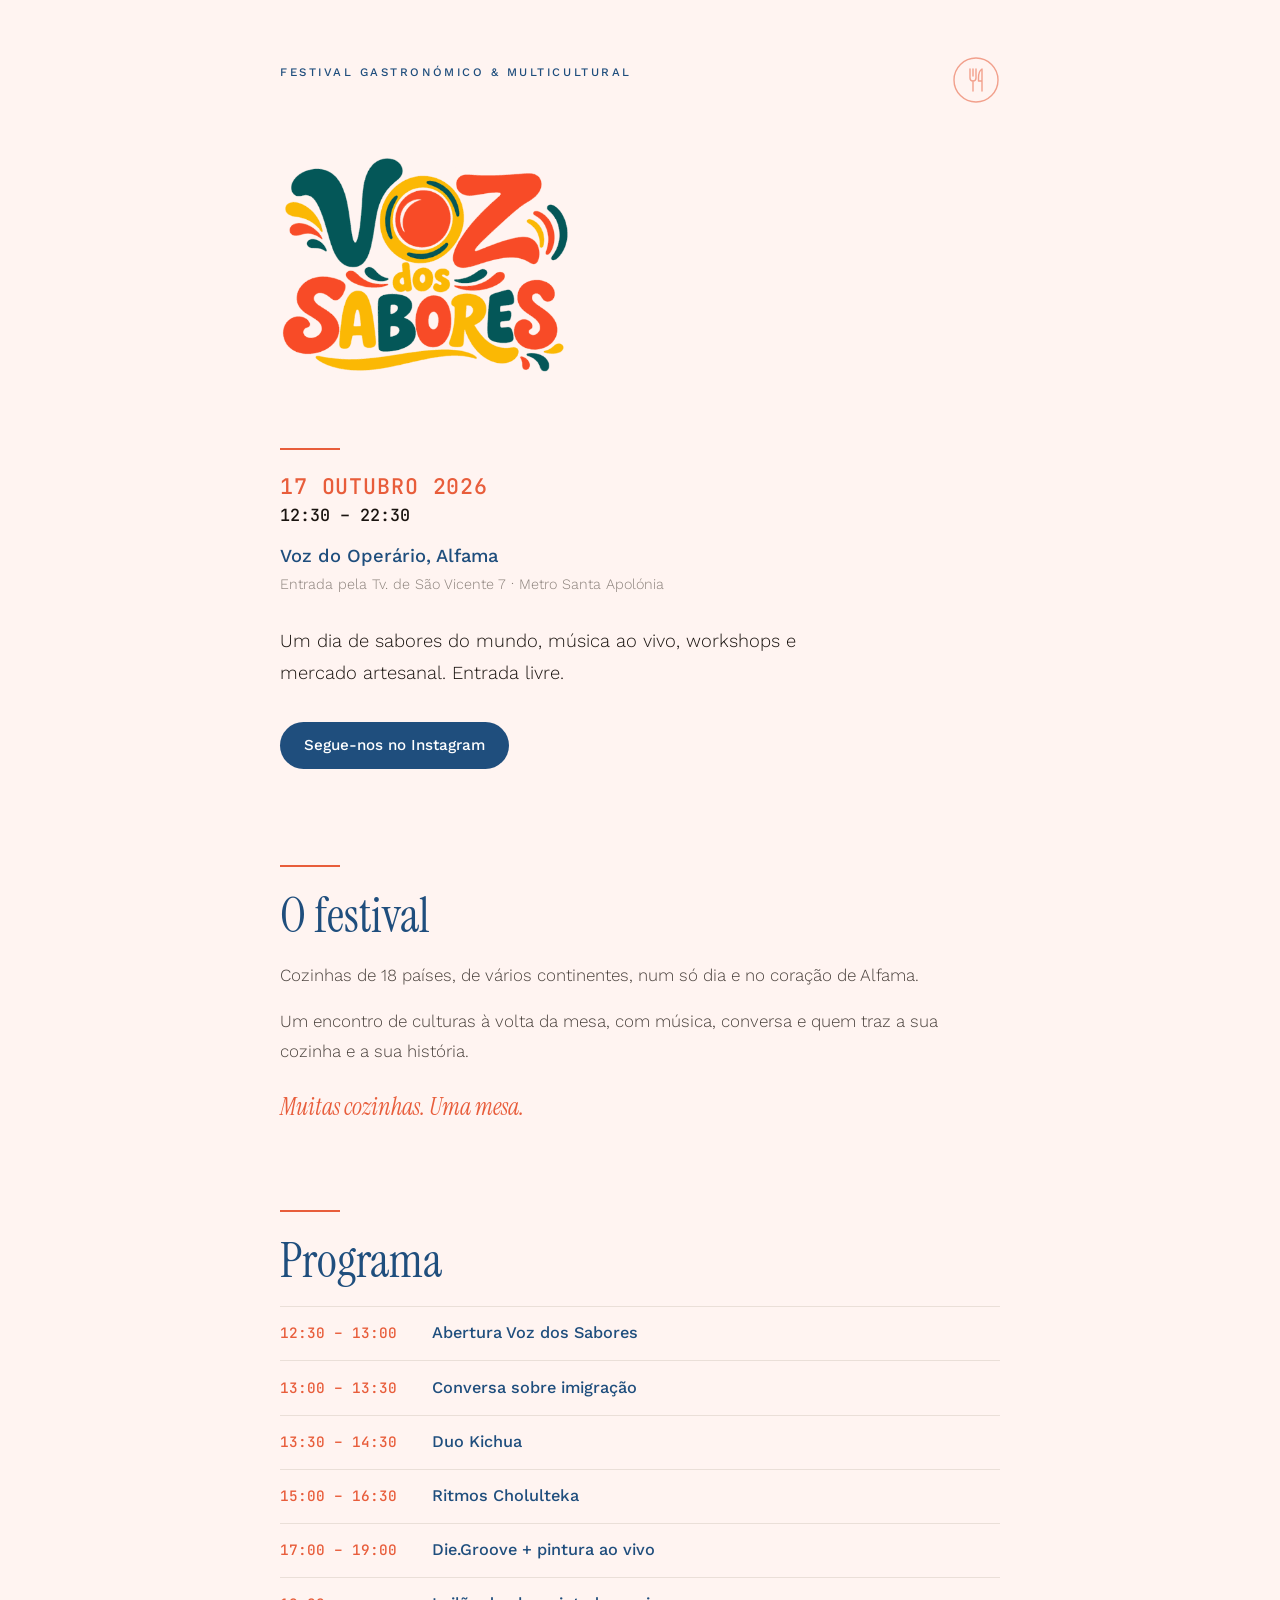
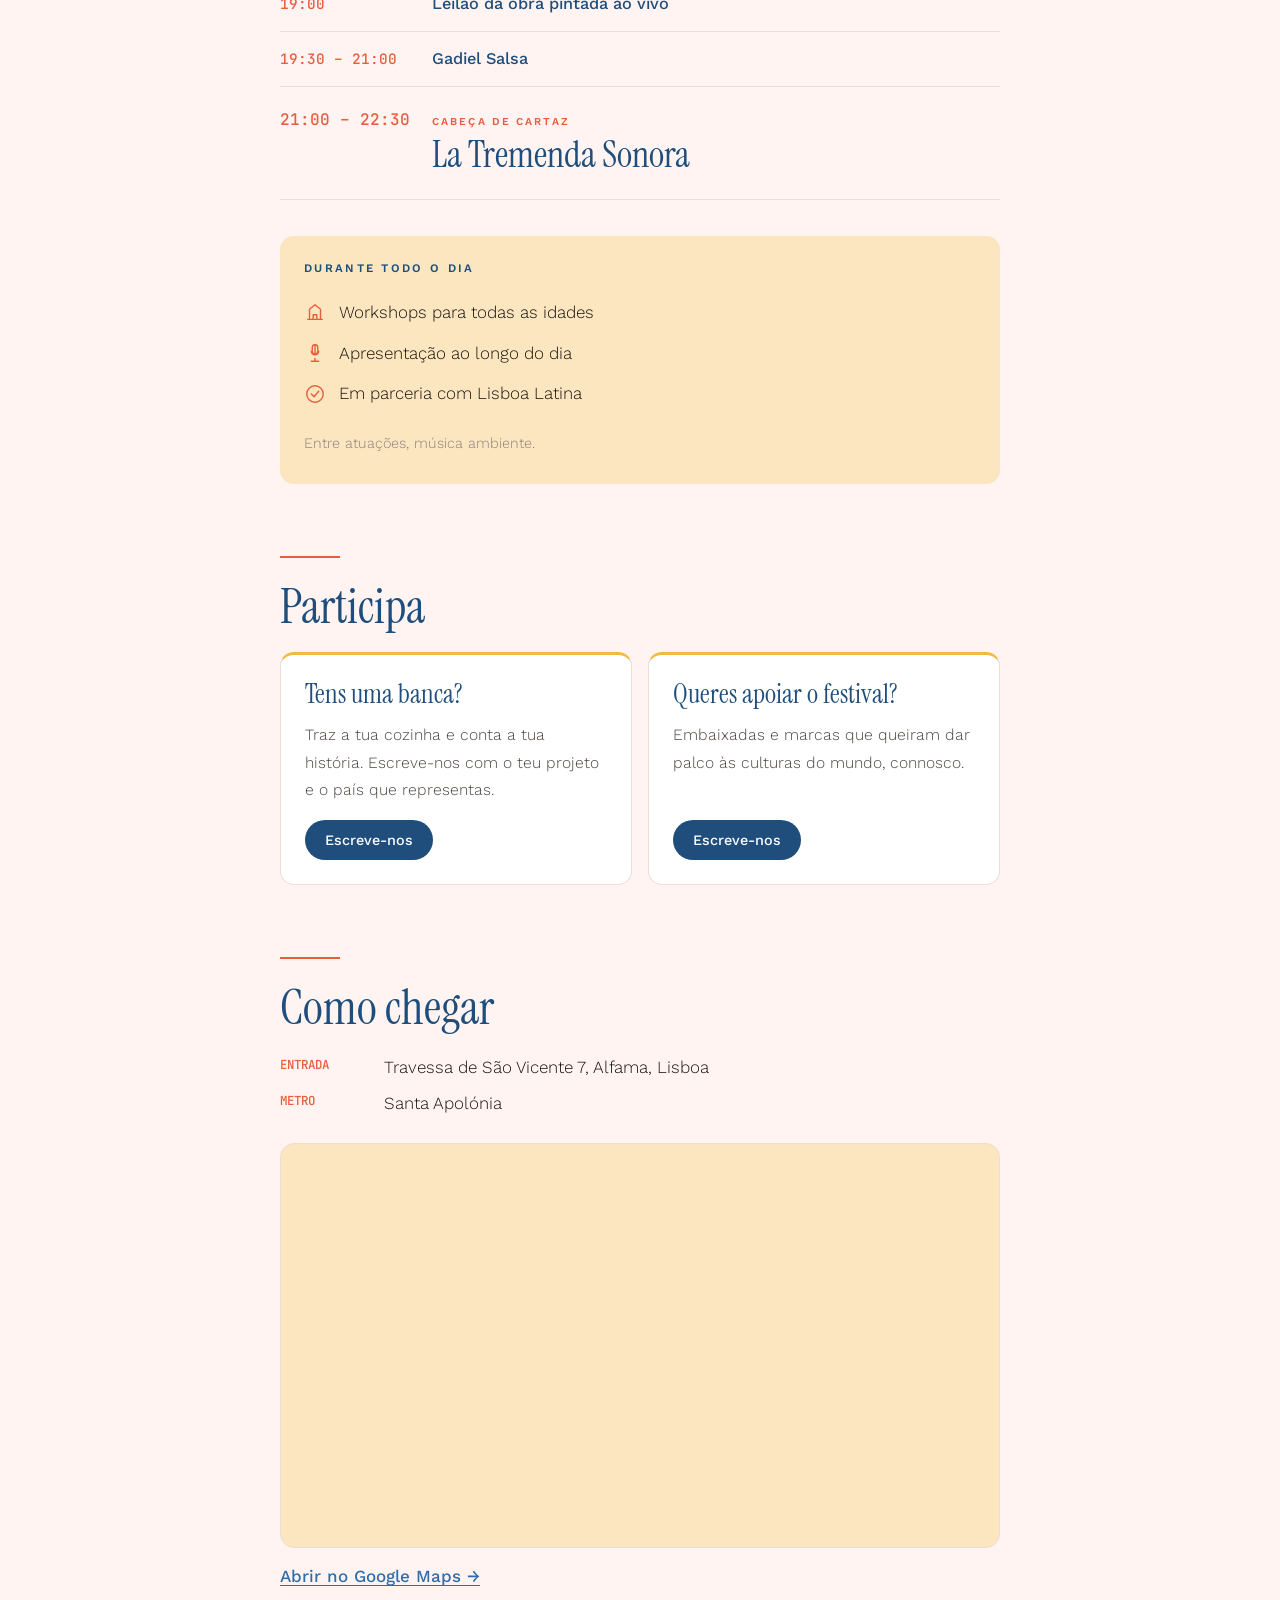
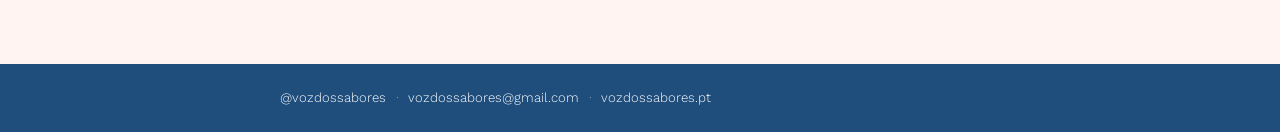
==== index.html @ e2ac7123 "Initial commit" ====
<!doctype html>
<html lang="pt-PT">
<head>
  <meta charset="utf-8">
  <meta name="viewport" content="width=device-width, initial-scale=1">
  <title>Voz dos Sabores · 17 outubro 2026 · Alfama, Lisboa</title>
  <meta name="description" content="Festival gastronómico e multicultural em Alfama. Cozinhas de 18 países, música ao vivo, workshops e mercado artesanal. 17 de outubro de 2026, Voz do Operário. Entrada livre.">
  <meta property="og:title" content="Voz dos Sabores · 17 outubro 2026">
  <meta property="og:description" content="Um dia de sabores do mundo, música ao vivo, workshops e mercado artesanal em Alfama. Entrada livre.">
  <meta property="og:image" content="img/logo.png">
  <meta property="og:locale" content="pt_PT">
  <link rel="icon" href="img/favicon.png">
  <link rel="preconnect" href="https://fonts.googleapis.com">
  <link rel="preconnect" href="https://fonts.gstatic.com" crossorigin>
  <link href="https://fonts.googleapis.com/css2?family=Instrument+Serif&family=JetBrains+Mono:wght@500&family=Work+Sans:wght@300;400;500;600&display=swap" rel="stylesheet">
  <link rel="stylesheet" href="style.css">
</head>
<body>

<!-- =========================================================
     Todo o texto está aqui, em HTML simples.
     Para mudar uma hora ou um nome, basta editar o texto entre as etiquetas.
     ========================================================= -->

<main>

  <!-- 1. HERO -->
  <header class="hero wrap">
    <!-- Ícone garfo & faca (canto superior direito) -->
    <svg class="icon-cutlery" viewBox="0 0 48 48" aria-hidden="true">
      <circle cx="24" cy="24" r="22"/>
      <path d="M18 13v9a3 3 0 0 0 3 3v10M18 13v7M21 13v7M24 13v9a3 3 0 0 1-3 3"/>
      <path d="M30 35V13c-2.5 1.5-3.5 5-3.5 9v3H30"/>
    </svg>

    <p class="label">Festival gastronómico &amp; multicultural</p>

    <img class="logo" src="img/logo.png" width="462" height="480"
         alt="Voz dos Sabores">
    <h1 class="sr-only">Voz dos Sabores</h1>
    <hr class="rule">

    <p class="date">17 outubro 2026</p>
    <p class="time">12:30 – 22:30</p>
    <p class="place">Voz do Operário, Alfama</p>
    <p class="small">Entrada pela Tv. de São Vicente 7 · Metro Santa Apolónia</p>

    <p class="lead">Um dia de sabores do mundo, música ao vivo, workshops e mercado artesanal. Entrada livre.</p>

    <a class="btn" href="https://instagram.com/vozdossabores" target="_blank" rel="noopener">Segue-nos no Instagram</a>
  </header>

  <!-- 2. O FESTIVAL -->
  <section class="wrap" id="festival">
    <hr class="rule">
    <h2>O festival</h2>
    <p>Cozinhas de 18 países, de vários continentes, num só dia e no coração de Alfama.</p>
    <p>Um encontro de culturas à volta da mesa, com música, conversa e quem traz a sua cozinha e a sua história.</p>
    <p class="motto">Muitas cozinhas. Uma mesa.</p>
  </section>

  <!-- 3. PROGRAMA
       Cada linha: <li><span class="t">HORA</span><span class="a">ATUAÇÃO</span></li>
       Para acrescentar uma linha, copie uma <li> e altere o texto. -->
  <section class="wrap" id="programa">
    <hr class="rule">
    <h2>Programa</h2>

    <ol class="timeline">
      <li><span class="t">12:30 – 13:00</span><span class="a">Abertura Voz dos Sabores</span></li>
      <li><span class="t">13:00 – 13:30</span><span class="a">Conversa sobre imigração</span></li>
      <li><span class="t">13:30 – 14:30</span><span class="a">Duo Kichua</span></li>
      <li><span class="t">15:00 – 16:30</span><span class="a">Ritmos Cholulteka</span></li>
      <li><span class="t">17:00 – 19:00</span><span class="a">Die.Groove + pintura ao vivo</span></li>
      <li><span class="t">19:00</span><span class="a">Leilão da obra pintada ao vivo</span></li>
      <li><span class="t">19:30 – 21:00</span><span class="a">Gadiel Salsa</span></li>
      <li class="headliner"><span class="t">21:00 – 22:30</span><span class="a"><small>Cabeça de cartaz</small>La Tremenda Sonora</span></li>
    </ol>

    <div class="allday">
      <h3>Durante todo o dia</h3>
      <ul>
        <li>
          <svg viewBox="0 0 24 24" aria-hidden="true"><path d="M4 20h16M6 20V9l6-5 6 5v11M10 20v-5h4v5"/></svg>
          Workshops para todas as idades
        </li>
        <li>
          <svg viewBox="0 0 24 24" aria-hidden="true"><path d="M12 3v11M8 10a4 4 0 0 0 8 0M12 18v3M8 21h8"/><rect x="9" y="3" width="6" height="10" rx="3"/></svg>
          Apresentação ao longo do dia
        </li>
        <li>
          <svg viewBox="0 0 24 24" aria-hidden="true"><path d="M8 12l3 3 5-6"/><circle cx="12" cy="12" r="9"/></svg>
          Em parceria com Lisboa Latina
        </li>
      </ul>
      <p class="note">Entre atuações, música ambiente.</p>
    </div>
  </section>

  <!-- 4. PARTICIPA -->
  <section class="wrap" id="participa">
    <hr class="rule">
    <h2>Participa</h2>
    <div class="cards">
      <article class="card">
        <h3>Tens uma banca?</h3>
        <p>Traz a tua cozinha e conta a tua história. Escreve-nos com o teu projeto e o país que representas.</p>
        <a class="btn btn-sm" href="mailto:vozdossabores@gmail.com?subject=Banca">Escreve-nos</a>
      </article>
      <article class="card">
        <h3>Queres apoiar o festival?</h3>
        <p>Embaixadas e marcas que queiram dar palco às culturas do mundo, connosco.</p>
        <a class="btn btn-sm" href="mailto:vozdossabores@gmail.com?subject=Parceria">Escreve-nos</a>
      </article>
    </div>
  </section>

  <!-- 5. COMO CHEGAR -->
  <section class="wrap" id="como-chegar">
    <hr class="rule">
    <h2>Como chegar</h2>
    <dl class="facts">
      <dt>Entrada</dt><dd>Travessa de São Vicente 7, Alfama, Lisboa</dd>
      <dt>Metro</dt><dd>Santa Apolónia</dd>
    </dl>
    <div class="map">
      <iframe title="Mapa: Travessa de São Vicente 7, Lisboa"
        src="https://www.google.com/maps?q=Travessa+de+S%C3%A3o+Vicente+7,+Lisboa&amp;output=embed"
        loading="lazy" referrerpolicy="no-referrer-when-downgrade"></iframe>
    </div>
    <a class="link" href="https://www.google.com/maps/search/?api=1&amp;query=Travessa+de+S%C3%A3o+Vicente+7,+Lisboa" target="_blank" rel="noopener">Abrir no Google Maps →</a>
  </section>

</main>

<!-- 6. FOOTER -->
<footer class="footer">
  <div class="wrap">
    <a href="https://instagram.com/vozdossabores" target="_blank" rel="noopener">@vozdossabores</a>
    <span aria-hidden="true">·</span>
    <a href="mailto:vozdossabores@gmail.com">vozdossabores@gmail.com</a>
    <span aria-hidden="true">·</span>
    <span>vozdossabores.pt</span>
  </div>
</footer>

</body>
</html>
---- style.css ----
/* =========================================================
   Voz dos Sabores · folha de estilo
   Cores e tipos do Brand Book V3. Mudar aqui muda o site todo.
   ========================================================= */
:root {
  --creme:        #FFF4F1;  /* fundo principal */
  --creme-quente: #FBE6C0;  /* fundo secundário (cartões) */
  --cobalto:      #1F4E7D;  /* títulos, rodapé */
  --azul:         #2F6DAA;  /* links */
  --terracota:    #E85D3B;  /* data, horas, linhas curtas */
  --acafrao:      #F5B942;  /* pequenos acentos, com moderação */
  --carvao:       #1A1410;  /* texto */
  --texto:        #4A423D;  /* texto corrido, cinzento escuro */
  --suave:        #8A807A;  /* notas */
  --linha:        #EADFD8;  /* divisórias finas */

  /* Tipos do Brand Book. Alternativa do flyer: 'Bebas Neue' (títulos em maiúsculas). */
  --f-titulo: 'Instrument Serif', Georgia, serif;
  --f-texto:  'Work Sans', system-ui, -apple-system, 'Segoe UI', sans-serif;
  --f-dados:  'JetBrains Mono', ui-monospace, Menlo, monospace;
}

*, *::before, *::after { box-sizing: border-box; }
html { -webkit-text-size-adjust: 100%; scroll-behavior: smooth; }
body {
  margin: 0;
  background: var(--creme);
  color: var(--texto);
  font: 300 1.0625rem/1.75 var(--f-texto);
}
img { max-width: 100%; height: auto; display: block; }
a { color: var(--azul); text-underline-offset: 3px; }
h1, h2, h3 { color: var(--cobalto); font-weight: 400; margin: 0; }
p { margin: 0 0 1rem; }

.wrap { width: 100%; max-width: 760px; margin: 0 auto; padding: 0 20px; }
.sr-only { position: absolute; width: 1px; height: 1px; overflow: hidden; clip: rect(0 0 0 0); white-space: nowrap; }

/* Linha curta laranja */
.rule {
  width: 60px; height: 0; margin: 0 0 1.5rem;
  border: 0; border-top: 2px solid var(--terracota);
}

section.wrap { padding-top: 3.5rem; padding-bottom: 1rem; }
section h2 {
  font-family: var(--f-titulo);
  font-size: clamp(2.2rem, 7vw, 3rem);
  line-height: 1.05;
  margin-bottom: 1.25rem;
}

/* ---------- 1. HERO ---------- */
.hero.wrap { position: relative; padding-top: 2.5rem; padding-bottom: 2.5rem; }
.icon-cutlery {
  position: absolute; top: 2rem; right: 20px;
  width: 40px; height: 40px;
  fill: none; stroke: var(--terracota); stroke-width: 1.4;
  stroke-linecap: round; stroke-linejoin: round; opacity: .55;
}
.label {
  font: 500 .72rem/1.4 var(--f-texto);
  letter-spacing: .22em; text-transform: uppercase;
  color: var(--cobalto);
  margin: 0 56px 1.75rem 0;
}
.logo { width: min(300px, 72vw); margin: 0 0 1.75rem -6px; }
.date {
  font: 500 1.35rem/1.2 var(--f-dados);
  color: var(--terracota); text-transform: uppercase;
  letter-spacing: .04em; margin-bottom: .35rem;
}
.time { font: 500 1.05rem/1.3 var(--f-dados); color: var(--carvao); margin-bottom: 1rem; }
.place { font: 500 1.15rem/1.4 var(--f-texto); color: var(--cobalto); margin-bottom: .2rem; }
.small { font-size: .9rem; color: var(--suave); margin-bottom: 1.75rem; }
.lead { font-size: 1.15rem; color: var(--carvao); max-width: 34rem; margin-bottom: 2rem; }

.btn {
  display: inline-block;
  background: var(--cobalto); color: #fff;
  font: 500 .95rem/1 var(--f-texto);
  padding: 1rem 1.5rem; border-radius: 999px;
  text-decoration: none;
  transition: background .2s;
}
.btn:hover, .btn:focus-visible { background: var(--terracota); }
.btn-sm { padding: .8rem 1.25rem; font-size: .9rem; }

/* ---------- 2. O FESTIVAL ---------- */
.motto {
  font: italic 1.5rem/1.3 var(--f-titulo);
  color: var(--terracota); margin-top: 1.5rem;
}

/* ---------- 3. PROGRAMA ---------- */
.timeline { list-style: none; margin: 0; padding: 0; border-top: 1px solid var(--linha); }
.timeline li {
  display: grid; grid-template-columns: 8.5rem 1fr; gap: 1rem;
  align-items: baseline;
  padding: .95rem 0; border-bottom: 1px solid var(--linha);
}
.timeline .t { font: 500 .9rem/1.4 var(--f-dados); color: var(--terracota); white-space: nowrap; }
.timeline .a { font: 500 1.02rem/1.4 var(--f-texto); color: var(--cobalto); }

.timeline .headliner { padding: 1.4rem 0 1.5rem; }
.timeline .headliner .t { font-size: 1rem; }
.timeline .headliner .a {
  font: 400 clamp(1.8rem, 6vw, 2.3rem)/1.05 var(--f-titulo);
}
.timeline .headliner small {
  display: block;
  font: 600 .66rem/1 var(--f-texto);
  letter-spacing: .2em; text-transform: uppercase;
  color: var(--terracota); margin-bottom: .55rem;
}

@media (max-width: 480px) {
  .timeline li { grid-template-columns: 1fr; gap: .15rem; }
}

.allday {
  margin-top: 2.25rem; padding: 1.5rem 1.5rem .75rem;
  background: var(--creme-quente); border-radius: 14px;
}
.allday h3 {
  font: 600 .72rem/1.4 var(--f-texto);
  letter-spacing: .2em; text-transform: uppercase;
  margin-bottom: 1rem;
}
.allday ul { list-style: none; margin: 0 0 1rem; padding: 0; }
.allday li { display: flex; align-items: center; gap: .8rem; padding: .35rem 0; color: var(--carvao); }
.allday svg {
  flex: none; width: 22px; height: 22px;
  fill: none; stroke: var(--terracota); stroke-width: 1.5;
  stroke-linecap: round; stroke-linejoin: round;
}
.note { font-size: .9rem; color: var(--suave); }

/* ---------- 4. PARTICIPA ---------- */
.cards { display: grid; gap: 1rem; }
@media (min-width: 640px) { .cards { grid-template-columns: 1fr 1fr; } }
.card {
  display: flex; flex-direction: column; align-items: flex-start;
  background: #fff; border: 1px solid var(--linha);
  border-top: 3px solid var(--acafrao);
  border-radius: 14px; padding: 1.5rem;
}
.card h3 { font: 400 1.7rem/1.1 var(--f-titulo); margin-bottom: .75rem; }
.card p { flex: 1; font-size: .98rem; }

/* ---------- 5. COMO CHEGAR ---------- */
.facts { display: grid; grid-template-columns: 5.5rem 1fr; gap: .4rem 1rem; margin: 0 0 1.5rem; }
.facts dt { font: 500 .78rem/1.9 var(--f-dados); color: var(--terracota); text-transform: uppercase; }
.facts dd { margin: 0; color: var(--carvao); }
.map {
  aspect-ratio: 4 / 3; border-radius: 14px; overflow: hidden;
  border: 1px solid var(--linha); background: var(--creme-quente);
}
@media (min-width: 640px) { .map { aspect-ratio: 16 / 9; } }
.map iframe { width: 100%; height: 100%; border: 0; display: block; }
.link { display: inline-block; margin: .9rem 0 3.5rem; font-weight: 500; }

/* ---------- 6. RODAPÉ ---------- */
.footer {
  background: var(--cobalto); color: #fff;
  font-size: .82rem; padding: 1.4rem 0;
}
.footer .wrap { display: flex; flex-wrap: wrap; gap: .3rem .6rem; }
.footer a { color: #fff; text-decoration: none; }
.footer a:hover { text-decoration: underline; }
.footer span[aria-hidden] { opacity: .5; }

@media (min-width: 900px) {
  .hero.wrap { padding-top: 4rem; }
  .icon-cutlery { top: 3.5rem; width: 48px; height: 48px; }
}
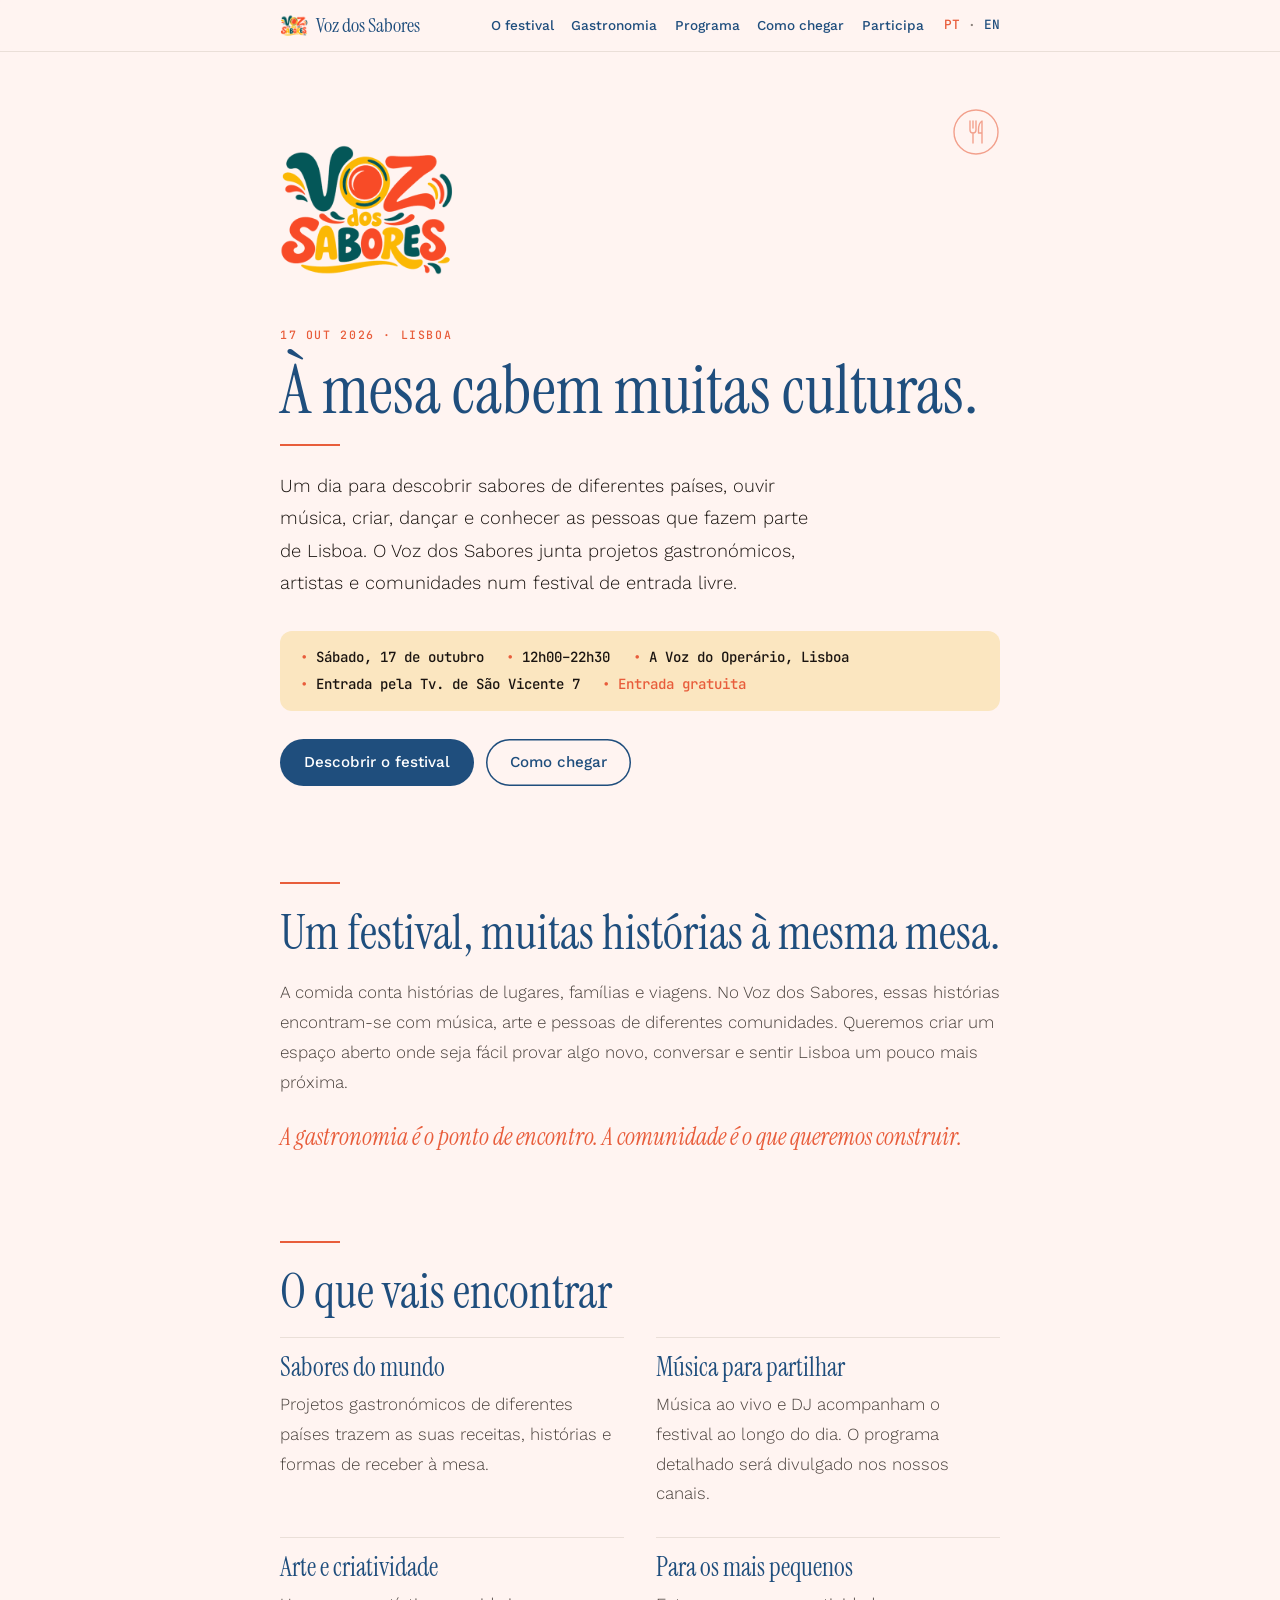
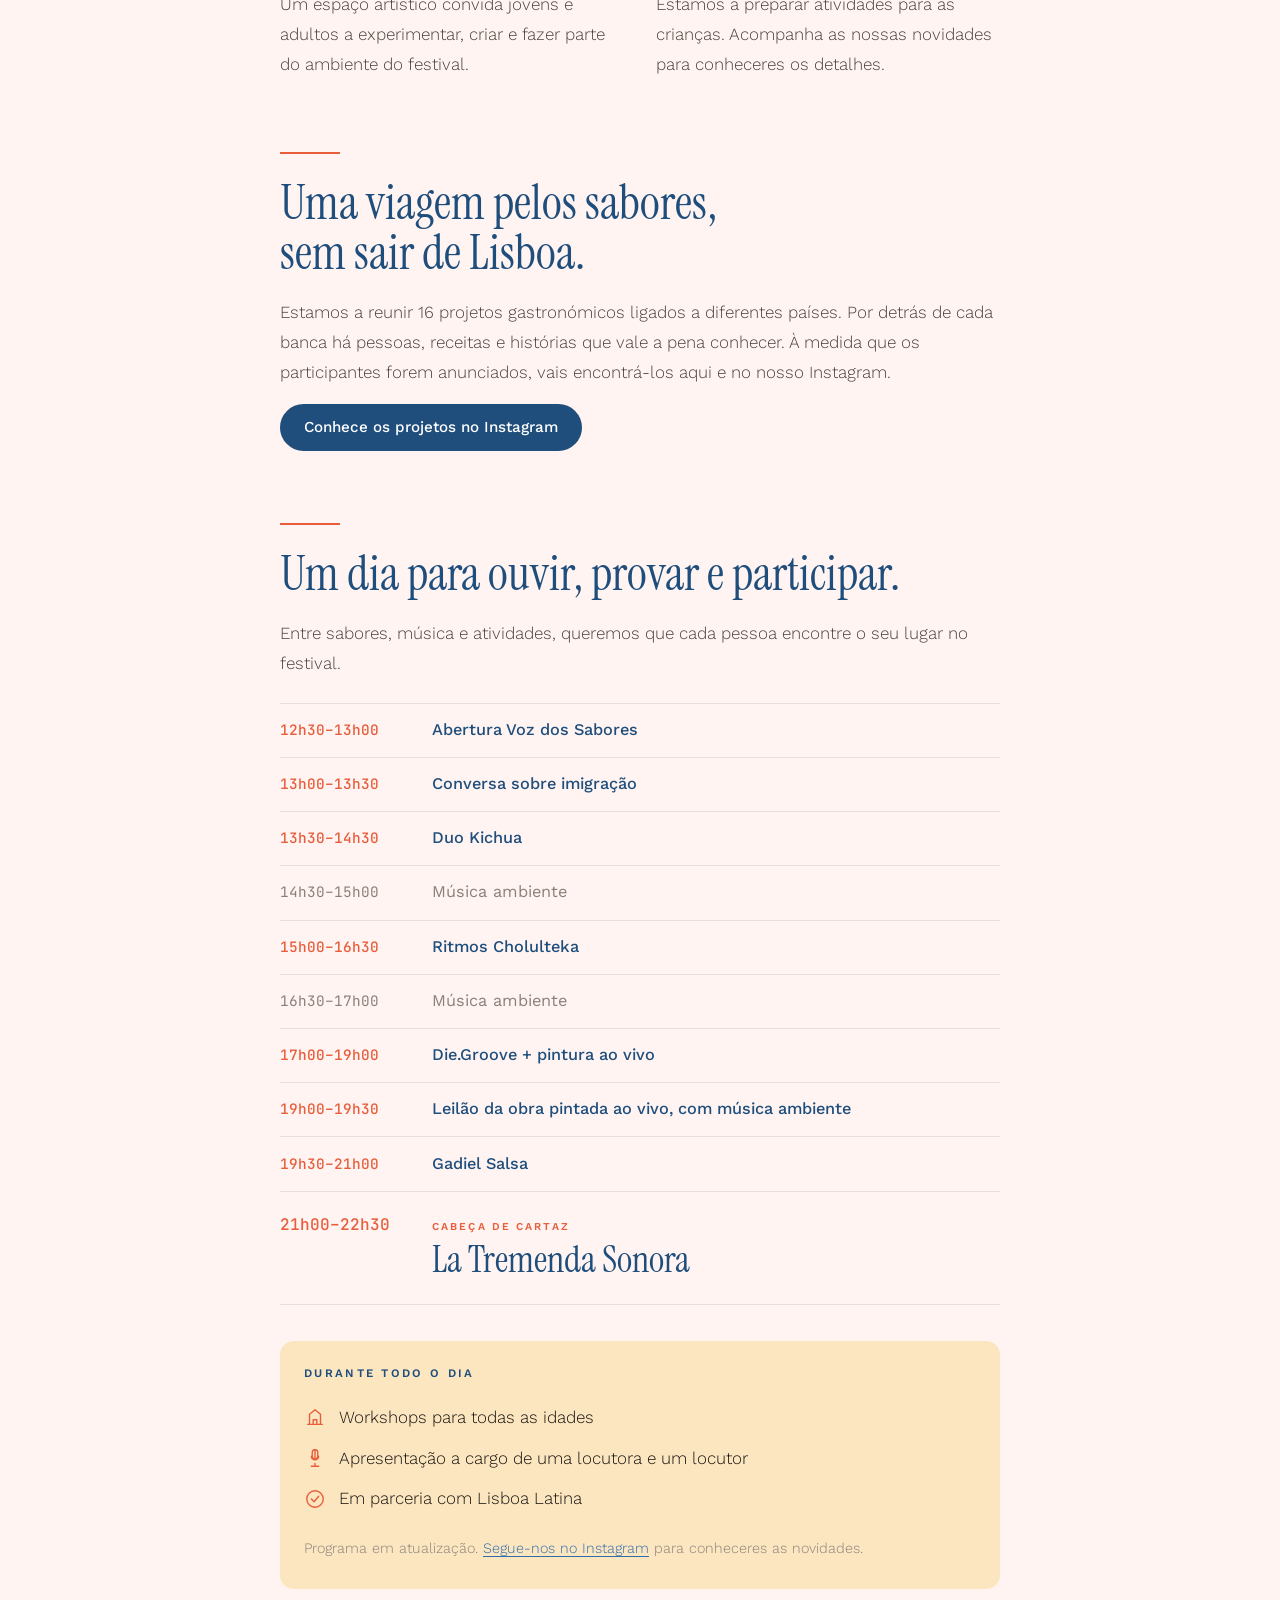
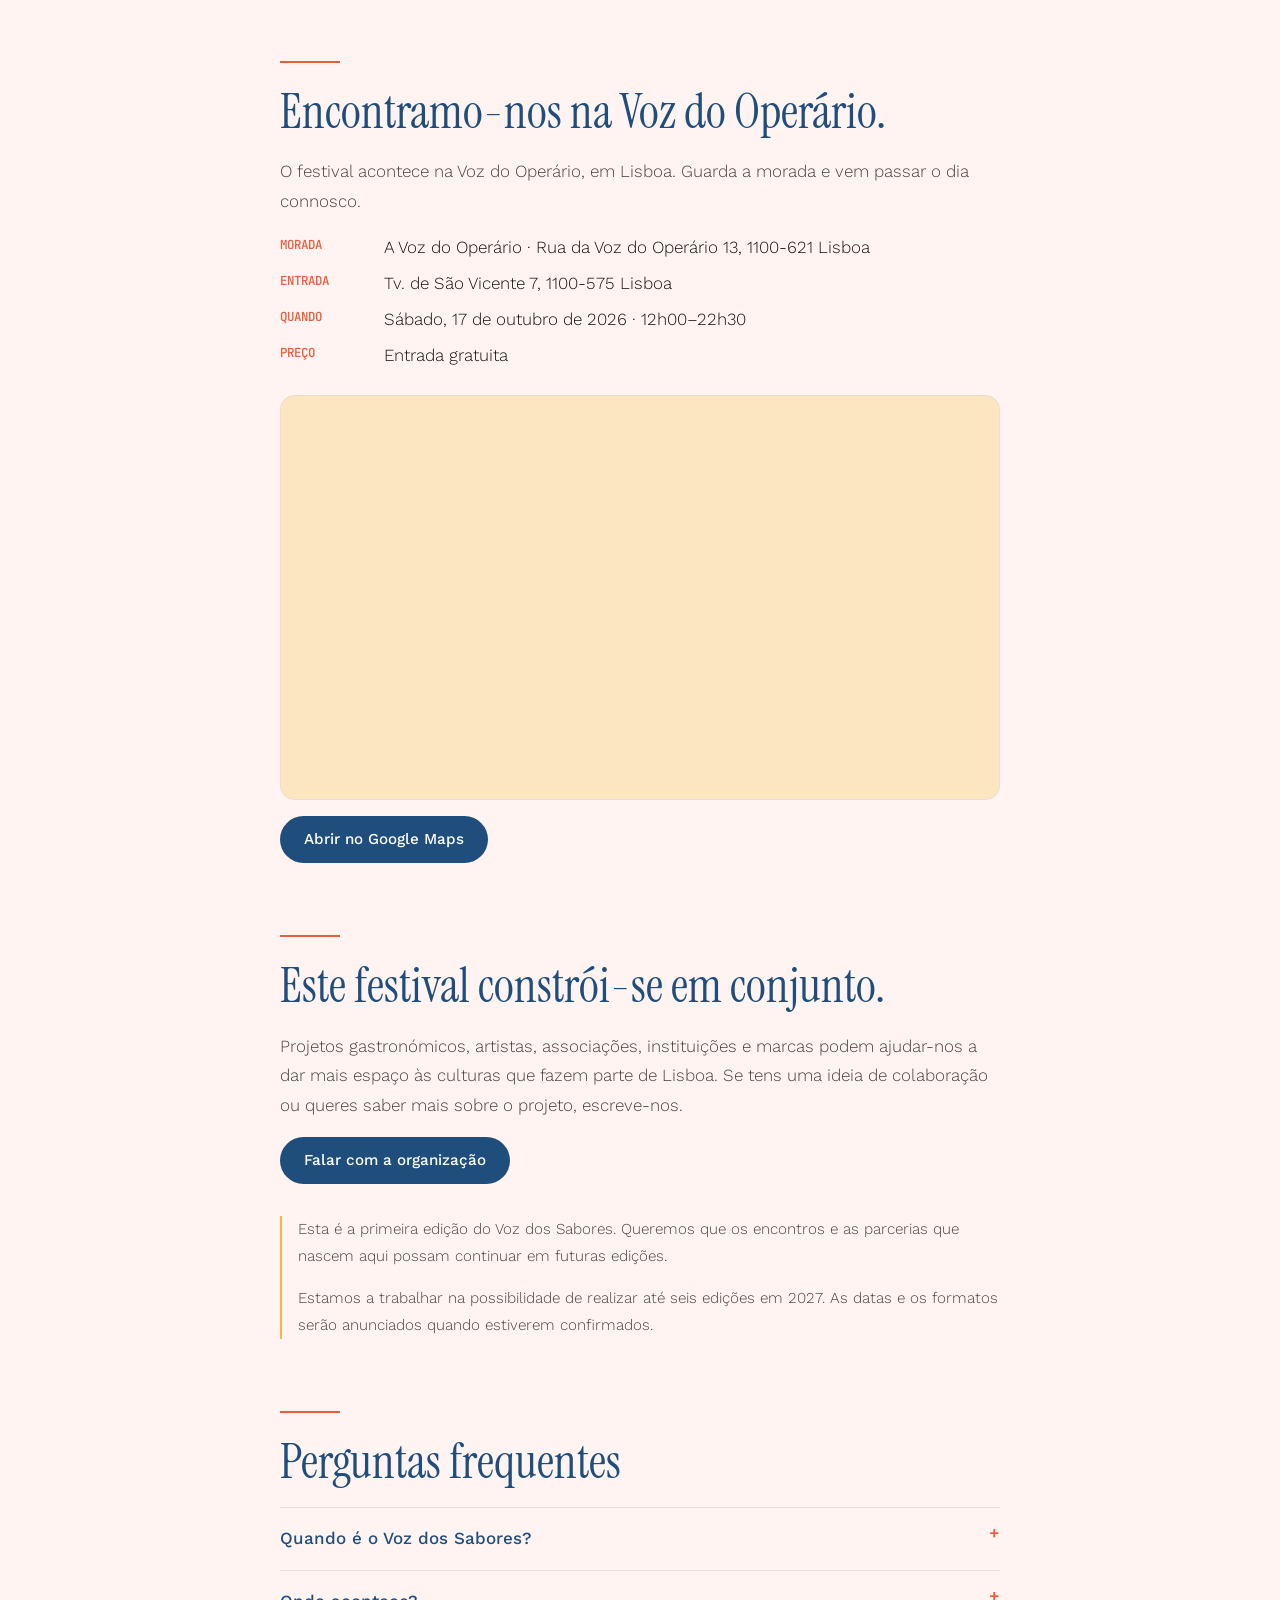
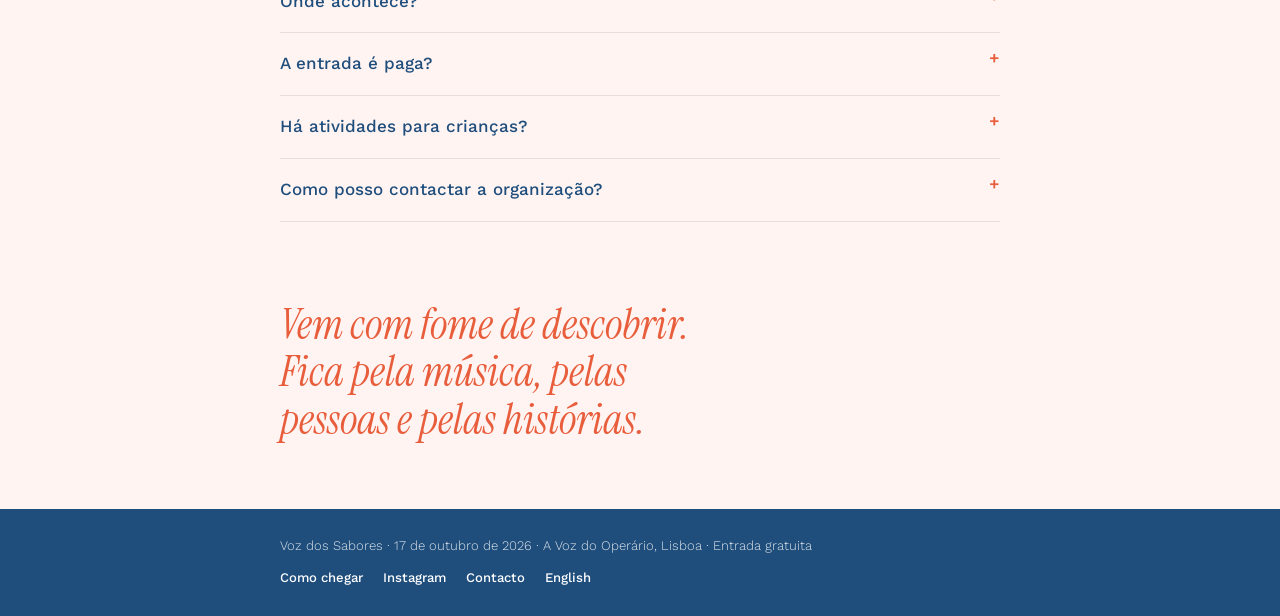
==== commit 07ef2a5a: "third commit" ====
--- a/index.html
+++ b/index.html
@@ -3,78 +3,149 @@
 <head>
   <meta charset="utf-8">
   <meta name="viewport" content="width=device-width, initial-scale=1">
-  <title>Voz dos Sabores · 17 outubro 2026 · Alfama, Lisboa</title>
-  <meta name="description" content="Festival gastronómico e multicultural em Alfama. Cozinhas de 18 países, música ao vivo, workshops e mercado artesanal. 17 de outubro de 2026, Voz do Operário. Entrada livre.">
-  <meta property="og:title" content="Voz dos Sabores · 17 outubro 2026">
-  <meta property="og:description" content="Um dia de sabores do mundo, música ao vivo, workshops e mercado artesanal em Alfama. Entrada livre.">
+  <title>Voz dos Sabores | Festival de gastronomia, música e culturas em Lisboa</title>
+  <meta name="description" content="No dia 17 de outubro de 2026, junta-te ao Voz dos Sabores na Voz do Operário, em Lisboa. Gastronomia de diferentes países, música, arte e atividades para famílias. Entrada gratuita, das 12h00 às 22h30.">
+  <meta property="og:type" content="website">
+  <meta property="og:title" content="Voz dos Sabores | Festival de gastronomia, música e culturas em Lisboa">
+  <meta property="og:description" content="Voz dos Sabores: gastronomia, música e culturas do mundo, à mesma mesa em Lisboa. 17 de outubro de 2026. Entrada gratuita.">
   <meta property="og:image" content="img/logo.png">
   <meta property="og:locale" content="pt_PT">
+  <meta property="og:locale:alternate" content="en_GB">
+  <link rel="alternate" hreflang="pt-PT" href="./">
+  <link rel="alternate" hreflang="en" href="en/">
   <link rel="icon" href="img/favicon.png">
   <link rel="preconnect" href="https://fonts.googleapis.com">
   <link rel="preconnect" href="https://fonts.gstatic.com" crossorigin>
-  <link href="https://fonts.googleapis.com/css2?family=Instrument+Serif&family=JetBrains+Mono:wght@500&family=Work+Sans:wght@300;400;500;600&display=swap" rel="stylesheet">
+  <link href="https://fonts.googleapis.com/css2?family=Instrument+Serif:ital@0;1&family=JetBrains+Mono:wght@500&family=Work+Sans:wght@300;400;500;600&display=swap" rel="stylesheet">
   <link rel="stylesheet" href="style.css">
 </head>
 <body>
 
 <!-- =========================================================
-     Todo o texto está aqui, em HTML simples.
-     Para mudar uma hora ou um nome, basta editar o texto entre as etiquetas.
+     VERSÃO PORTUGUESA (PT-PT). A versão inglesa está em en/index.html.
+     Todo o texto está aqui, em HTML simples: para mudar uma hora ou um
+     nome, basta editar o texto entre as etiquetas.
      ========================================================= -->
 
-<main>
-
-  <!-- 1. HERO -->
+<nav class="topnav" aria-label="Navegação principal">
+  <div class="wrap">
+    <a class="brand" href="#inicio"><img src="img/favicon.png" width="28" height="29" alt="">Voz dos Sabores</a>
+    <ul>
+      <li><a href="#festival">O festival</a></li>
+      <li><a href="#gastronomia">Gastronomia</a></li>
+      <li><a href="#programa">Programa</a></li>
+      <li><a href="#como-chegar">Como chegar</a></li>
+      <li><a href="#participa">Participa</a></li>
+    </ul>
+    <p class="lang"><strong>PT</strong> · <a href="en/" hreflang="en" lang="en">EN</a></p>
+  </div>
+</nav>
+
+<main id="inicio">
+
+  <!-- 1. PRIMEIRA PÁGINA -->
   <header class="hero wrap">
-    <!-- Ícone garfo & faca (canto superior direito) -->
     <svg class="icon-cutlery" viewBox="0 0 48 48" aria-hidden="true">
       <circle cx="24" cy="24" r="22"/>
       <path d="M18 13v9a3 3 0 0 0 3 3v10M18 13v7M21 13v7M24 13v9a3 3 0 0 1-3 3"/>
       <path d="M30 35V13c-2.5 1.5-3.5 5-3.5 9v3H30"/>
     </svg>
 
-    <p class="label">Festival gastronómico &amp; multicultural</p>
-
-    <img class="logo" src="img/logo.png" width="462" height="480"
-         alt="Voz dos Sabores">
-    <h1 class="sr-only">Voz dos Sabores</h1>
-    <hr class="rule">
-
-    <p class="date">17 outubro 2026</p>
-    <p class="time">12:30 – 22:30</p>
-    <p class="place">Voz do Operário, Alfama</p>
-    <p class="small">Entrada pela Tv. de São Vicente 7 · Metro Santa Apolónia</p>
-
-    <p class="lead">Um dia de sabores do mundo, música ao vivo, workshops e mercado artesanal. Entrada livre.</p>
-
-    <a class="btn" href="https://instagram.com/vozdossabores" target="_blank" rel="noopener">Segue-nos no Instagram</a>
+    <img class="logo" src="img/logo.png" width="462" height="480" alt="Voz dos Sabores">
+    <p class="label">17 out 2026 · Lisboa</p>
+    <h1>À mesa cabem muitas culturas.</h1>
+    <hr class="rule">
+
+    <p class="lead">Um dia para descobrir sabores de diferentes países, ouvir música, criar, dançar e conhecer as pessoas que fazem parte de Lisboa. O Voz dos Sabores junta projetos gastronómicos, artistas e comunidades num festival de entrada livre.</p>
+
+    <ul class="infostrip">
+      <li>Sábado, 17 de outubro</li>
+      <li>12h00–22h30</li>
+      <li>A Voz do Operário, Lisboa</li>
+      <li>Entrada pela Tv. de São Vicente 7</li>
+      <li><strong>Entrada gratuita</strong></li>
+    </ul>
+
+    <div class="actions">
+      <a class="btn" href="#encontrar">Descobrir o festival</a>
+      <a class="btn btn-ghost" href="#como-chegar">Como chegar</a>
+    </div>
   </header>
 
   <!-- 2. O FESTIVAL -->
   <section class="wrap" id="festival">
     <hr class="rule">
-    <h2>O festival</h2>
-    <p>Cozinhas de 18 países, de vários continentes, num só dia e no coração de Alfama.</p>
-    <p>Um encontro de culturas à volta da mesa, com música, conversa e quem traz a sua cozinha e a sua história.</p>
-    <p class="motto">Muitas cozinhas. Uma mesa.</p>
-  </section>
-
-  <!-- 3. PROGRAMA
-       Cada linha: <li><span class="t">HORA</span><span class="a">ATUAÇÃO</span></li>
-       Para acrescentar uma linha, copie uma <li> e altere o texto. -->
+    <h2>Um festival, muitas histórias à mesma mesa.</h2>
+    <p>A comida conta histórias de lugares, famílias e viagens. No Voz dos Sabores, essas histórias encontram-se com música, arte e pessoas de diferentes comunidades. Queremos criar um espaço aberto onde seja fácil provar algo novo, conversar e sentir Lisboa um pouco mais próxima.</p>
+    <p class="motto">A gastronomia é o ponto de encontro. A comunidade é o que queremos construir.</p>
+  </section>
+
+  <!-- 3. O QUE VAIS ENCONTRAR -->
+  <section class="wrap" id="encontrar">
+    <hr class="rule">
+    <h2>O que vais encontrar</h2>
+    <div class="features">
+      <article>
+        <h3>Sabores do mundo</h3>
+        <p>Projetos gastronómicos de diferentes países trazem as suas receitas, histórias e formas de receber à mesa.</p>
+      </article>
+      <article>
+        <h3>Música para partilhar</h3>
+        <p>Música ao vivo e DJ acompanham o festival ao longo do dia. O programa detalhado será divulgado nos nossos canais.</p>
+      </article>
+      <article>
+        <h3>Arte e criatividade</h3>
+        <p>Um espaço artístico convida jovens e adultos a experimentar, criar e fazer parte do ambiente do festival.</p>
+      </article>
+      <article>
+        <h3>Para os mais pequenos</h3>
+        <p>Estamos a preparar atividades para as crianças. Acompanha as nossas novidades para conheceres os detalhes.</p>
+      </article>
+    </div>
+  </section>
+
+  <!-- 4. GASTRONOMIA -->
+  <section class="wrap" id="gastronomia">
+    <hr class="rule">
+    <h2>Uma viagem pelos sabores, sem sair de Lisboa.</h2>
+    <p>Estamos a reunir 16 projetos gastronómicos ligados a diferentes países. Por detrás de cada banca há pessoas, receitas e histórias que vale a pena conhecer. À medida que os participantes forem anunciados, vais encontrá-los aqui e no nosso Instagram.</p>
+
+    <!-- PROJETOS: só dados aprovados pela organização. Não publicar fichas vazias.
+         Quando houver projetos, retirar os comentários e copiar um <li> por projeto:
+    <ul class="projects">
+      <li>
+        <img src="img/projetos/nome.jpg" alt="Nome do projeto" width="400" height="300" loading="lazy">
+        <h3>Nome do projeto</h3>
+        <p class="country">País</p>
+        <p>Breve descrição.</p>
+        <a href="https://instagram.com/..." target="_blank" rel="noopener">Instagram</a>
+      </li>
+    </ul>
+    -->
+
+    <a class="btn" href="https://www.instagram.com/vozdossabores/" target="_blank" rel="noopener">Conhece os projetos no Instagram</a>
+  </section>
+
+  <!-- 5. PROGRAMA
+       Cada linha: <li><span class="t">HORA</span><span class="a">ATIVIDADE</span></li>
+       Para acrescentar uma linha, copie uma <li> e altere o texto.
+       class="ambient" = linha de música ambiente (mais discreta). -->
   <section class="wrap" id="programa">
     <hr class="rule">
-    <h2>Programa</h2>
+    <h2>Um dia para ouvir, provar e participar.</h2>
+    <p>Entre sabores, música e atividades, queremos que cada pessoa encontre o seu lugar no festival.</p>
 
     <ol class="timeline">
-      <li><span class="t">12:30 – 13:00</span><span class="a">Abertura Voz dos Sabores</span></li>
-      <li><span class="t">13:00 – 13:30</span><span class="a">Conversa sobre imigração</span></li>
-      <li><span class="t">13:30 – 14:30</span><span class="a">Duo Kichua</span></li>
-      <li><span class="t">15:00 – 16:30</span><span class="a">Ritmos Cholulteka</span></li>
-      <li><span class="t">17:00 – 19:00</span><span class="a">Die.Groove + pintura ao vivo</span></li>
-      <li><span class="t">19:00</span><span class="a">Leilão da obra pintada ao vivo</span></li>
-      <li><span class="t">19:30 – 21:00</span><span class="a">Gadiel Salsa</span></li>
-      <li class="headliner"><span class="t">21:00 – 22:30</span><span class="a"><small>Cabeça de cartaz</small>La Tremenda Sonora</span></li>
+      <li><span class="t">12h30–13h00</span><span class="a">Abertura Voz dos Sabores</span></li>
+      <li><span class="t">13h00–13h30</span><span class="a">Conversa sobre imigração</span></li>
+      <li><span class="t">13h30–14h30</span><span class="a">Duo Kichua</span></li>
+      <li class="ambient"><span class="t">14h30–15h00</span><span class="a">Música ambiente</span></li>
+      <li><span class="t">15h00–16h30</span><span class="a">Ritmos Cholulteka</span></li>
+      <li class="ambient"><span class="t">16h30–17h00</span><span class="a">Música ambiente</span></li>
+      <li><span class="t">17h00–19h00</span><span class="a">Die.Groove + pintura ao vivo</span></li>
+      <li><span class="t">19h00–19h30</span><span class="a">Leilão da obra pintada ao vivo, com música ambiente</span></li>
+      <li><span class="t">19h30–21h00</span><span class="a">Gadiel Salsa</span></li>
+      <li class="headliner"><span class="t">21h00–22h30</span><span class="a"><small>Cabeça de cartaz</small>La Tremenda Sonora</span></li>
     </ol>
 
     <div class="allday">
@@ -86,61 +157,92 @@
         </li>
         <li>
           <svg viewBox="0 0 24 24" aria-hidden="true"><path d="M12 3v11M8 10a4 4 0 0 0 8 0M12 18v3M8 21h8"/><rect x="9" y="3" width="6" height="10" rx="3"/></svg>
-          Apresentação ao longo do dia
+          Apresentação a cargo de uma locutora e um locutor
         </li>
         <li>
           <svg viewBox="0 0 24 24" aria-hidden="true"><path d="M8 12l3 3 5-6"/><circle cx="12" cy="12" r="9"/></svg>
           Em parceria com Lisboa Latina
         </li>
       </ul>
-      <p class="note">Entre atuações, música ambiente.</p>
-    </div>
-  </section>
-
-  <!-- 4. PARTICIPA -->
-  <section class="wrap" id="participa">
-    <hr class="rule">
-    <h2>Participa</h2>
-    <div class="cards">
-      <article class="card">
-        <h3>Tens uma banca?</h3>
-        <p>Traz a tua cozinha e conta a tua história. Escreve-nos com o teu projeto e o país que representas.</p>
-        <a class="btn btn-sm" href="mailto:vozdossabores@gmail.com?subject=Banca">Escreve-nos</a>
-      </article>
-      <article class="card">
-        <h3>Queres apoiar o festival?</h3>
-        <p>Embaixadas e marcas que queiram dar palco às culturas do mundo, connosco.</p>
-        <a class="btn btn-sm" href="mailto:vozdossabores@gmail.com?subject=Parceria">Escreve-nos</a>
-      </article>
-    </div>
-  </section>
-
-  <!-- 5. COMO CHEGAR -->
+      <p class="note">Programa em atualização. <a href="https://www.instagram.com/vozdossabores/" target="_blank" rel="noopener">Segue-nos no Instagram</a> para conheceres as novidades.</p>
+    </div>
+  </section>
+
+  <!-- 6. COMO CHEGAR (sem indicações de transportes, estacionamento ou acessibilidade até estarem verificadas) -->
   <section class="wrap" id="como-chegar">
     <hr class="rule">
-    <h2>Como chegar</h2>
+    <h2>Encontramo-nos na Voz do Operário.</h2>
+    <p>O festival acontece na Voz do Operário, em Lisboa. Guarda a morada e vem passar o dia connosco.</p>
     <dl class="facts">
-      <dt>Entrada</dt><dd>Travessa de São Vicente 7, Alfama, Lisboa</dd>
-      <dt>Metro</dt><dd>Santa Apolónia</dd>
+      <dt>Morada</dt><dd>A Voz do Operário · Rua da Voz do Operário 13, 1100-621 Lisboa</dd>
+      <dt>Entrada</dt><dd>Tv. de São Vicente 7, 1100-575 Lisboa</dd>
+      <dt>Quando</dt><dd>Sábado, 17 de outubro de 2026 · 12h00–22h30</dd>
+      <dt>Preço</dt><dd>Entrada gratuita</dd>
     </dl>
     <div class="map">
-      <iframe title="Mapa: Travessa de São Vicente 7, Lisboa"
-        src="https://www.google.com/maps?q=Travessa+de+S%C3%A3o+Vicente+7,+Lisboa&amp;output=embed"
+      <iframe title="Mapa: A Voz do Operário, Tv. de São Vicente 7, Lisboa"
+        src="https://www.google.com/maps?q=Travessa+de+S%C3%A3o+Vicente+7,+1100-575+Lisboa&amp;output=embed"
         loading="lazy" referrerpolicy="no-referrer-when-downgrade"></iframe>
     </div>
-    <a class="link" href="https://www.google.com/maps/search/?api=1&amp;query=Travessa+de+S%C3%A3o+Vicente+7,+Lisboa" target="_blank" rel="noopener">Abrir no Google Maps →</a>
+    <a class="btn map-btn" href="https://www.google.com/maps/search/?api=1&amp;query=Travessa+de+S%C3%A3o+Vicente+7,+1100-575+Lisboa" target="_blank" rel="noopener">Abrir no Google Maps</a>
+  </section>
+
+  <!-- 7. PARTICIPA -->
+  <section class="wrap" id="participa">
+    <hr class="rule">
+    <h2>Este festival <span class="nowrap">constrói-se</span> em conjunto.</h2>
+    <p>Projetos gastronómicos, artistas, associações, instituições e marcas podem ajudar-nos a dar mais espaço às culturas que fazem parte de Lisboa. Se tens uma ideia de colaboração ou queres saber mais sobre o projeto, escreve-nos.</p>
+    <a class="btn" href="mailto:vozdossabores@gmail.com?subject=Colabora%C3%A7%C3%A3o%20Voz%20dos%20Sabores">Falar com a organização</a>
+    <div class="aside">
+      <p>Esta é a primeira edição do Voz dos Sabores. Queremos que os encontros e as parcerias que nascem aqui possam continuar em futuras edições.</p>
+      <p>Estamos a trabalhar na possibilidade de realizar até seis edições em 2027. As datas e os formatos serão anunciados quando estiverem confirmados.</p>
+    </div>
+  </section>
+
+  <!-- 8. PERGUNTAS FREQUENTES -->
+  <section class="wrap" id="perguntas">
+    <hr class="rule">
+    <h2>Perguntas frequentes</h2>
+    <div class="faq">
+      <details>
+        <summary>Quando é o Voz dos Sabores?</summary>
+        <p>No sábado, 17 de outubro de 2026, das 12h00 às 22h30.</p>
+      </details>
+      <details>
+        <summary>Onde acontece?</summary>
+        <p>Na Voz do Operário, Rua da Voz do Operário 13, 1100-621 Lisboa. A entrada do festival é pela Tv. de São Vicente 7.</p>
+      </details>
+      <details>
+        <summary>A entrada é paga?</summary>
+        <p>Não. A entrada no festival é gratuita.</p>
+      </details>
+      <details>
+        <summary>Há atividades para crianças?</summary>
+        <p>Sim, estamos a preparar atividades para os mais pequenos. Acompanha as nossas novidades para conheceres os detalhes.</p>
+      </details>
+      <details>
+        <summary>Como posso contactar a organização?</summary>
+        <p>Escreve para <a href="mailto:vozdossabores@gmail.com">vozdossabores@gmail.com</a> ou acompanha-nos no Instagram, <a href="https://www.instagram.com/vozdossabores/" target="_blank" rel="noopener">@vozdossabores</a>.</p>
+      </details>
+    </div>
+  </section>
+
+  <!-- 9. FECHO -->
+  <section class="wrap closing">
+    <p>Vem com fome de descobrir. Fica pela música, pelas pessoas e pelas histórias.</p>
   </section>
 
 </main>
 
-<!-- 6. FOOTER -->
 <footer class="footer">
   <div class="wrap">
-    <a href="https://instagram.com/vozdossabores" target="_blank" rel="noopener">@vozdossabores</a>
-    <span aria-hidden="true">·</span>
-    <a href="mailto:vozdossabores@gmail.com">vozdossabores@gmail.com</a>
-    <span aria-hidden="true">·</span>
-    <span>vozdossabores.pt</span>
+    <p class="footer-data">Voz dos Sabores · 17 de outubro de 2026 · A Voz do Operário, Lisboa · Entrada gratuita</p>
+    <p class="footer-links">
+      <a href="#como-chegar">Como chegar</a>
+      <a href="https://www.instagram.com/vozdossabores/" target="_blank" rel="noopener">Instagram</a>
+      <a href="mailto:vozdossabores@gmail.com">Contacto</a>
+      <a href="en/" hreflang="en" lang="en">English</a>
+    </p>
   </div>
 </footer>
 
--- a/style.css
+++ b/style.css
@@ -64,7 +64,7 @@
   color: var(--cobalto);
   margin: 0 56px 1.75rem 0;
 }
-.logo { width: min(300px, 72vw); margin: 0 0 1.75rem -6px; }
+.logo { width: min(180px, 44vw); margin: 0 0 1.5rem -4px; }
 .date {
   font: 500 1.35rem/1.2 var(--f-dados);
   color: var(--terracota); text-transform: uppercase;
@@ -158,19 +158,129 @@
 }
 @media (min-width: 640px) { .map { aspect-ratio: 16 / 9; } }
 .map iframe { width: 100%; height: 100%; border: 0; display: block; }
-.link { display: inline-block; margin: .9rem 0 3.5rem; font-weight: 500; }
-
-/* ---------- 6. RODAPÉ ---------- */
+.map-btn { margin-top: 1rem; }
+
+/* ---------- RODAPÉ ---------- */
 .footer {
   background: var(--cobalto); color: #fff;
-  font-size: .82rem; padding: 1.4rem 0;
-}
-.footer .wrap { display: flex; flex-wrap: wrap; gap: .3rem .6rem; }
-.footer a { color: #fff; text-decoration: none; }
-.footer a:hover { text-decoration: underline; }
-.footer span[aria-hidden] { opacity: .5; }
+  font-size: .82rem; padding: 1.6rem 0; margin-top: 2rem;
+}
+.footer p { margin: 0; }
+.footer-data { opacity: .85; margin-bottom: .6rem !important; }
+.footer-links { display: flex; flex-wrap: wrap; gap: .4rem 1.25rem; }
+.footer a { color: #fff; font-weight: 500; text-decoration: none; }
+.footer a:hover, .footer a:focus-visible { text-decoration: underline; }
 
 @media (min-width: 900px) {
   .hero.wrap { padding-top: 4rem; }
   .icon-cutlery { top: 3.5rem; width: 48px; height: 48px; }
 }
+
+/* =========================================================
+   Acrescentos v2: navegação, faixa informativa, blocos, FAQ
+   ========================================================= */
+h1, h2 { text-wrap: balance; }
+
+/* Navegação fixa no topo */
+.topnav {
+  position: sticky; top: 0; z-index: 10;
+  background: color-mix(in srgb, var(--creme) 92%, transparent);
+  backdrop-filter: blur(6px);
+  border-bottom: 1px solid var(--linha);
+}
+.topnav .wrap {
+  display: flex; align-items: center; gap: .75rem 1.25rem;
+  flex-wrap: wrap; padding-top: .6rem; padding-bottom: .6rem;
+}
+.brand {
+  display: flex; align-items: center; gap: .5rem;
+  font: 400 1.25rem/1 var(--f-titulo); color: var(--cobalto); text-decoration: none;
+}
+.brand img { width: 28px; height: auto; }
+.topnav ul {
+  order: 3; flex: 1 0 100%;
+  display: flex; gap: 1.1rem; list-style: none; margin: 0; padding: 0 0 .1rem;
+  overflow-x: auto; scrollbar-width: none;
+}
+.topnav ul::-webkit-scrollbar { display: none; }
+.topnav ul a {
+  font-size: .85rem; font-weight: 500; color: var(--cobalto);
+  text-decoration: none; white-space: nowrap;
+}
+.topnav ul a:hover, .topnav ul a:focus-visible { color: var(--terracota); }
+.lang { margin: 0 0 0 auto; font: 500 .8rem/1 var(--f-dados); color: var(--suave); }
+.lang strong { color: var(--terracota); font-weight: 500; }
+.lang a { color: var(--cobalto); text-decoration: none; }
+@media (min-width: 760px) {
+  .topnav ul { order: 0; flex: 0 1 auto; margin-left: auto; }
+  .lang { margin-left: 0; }
+}
+section[id], header[id], main[id] { scroll-margin-top: 5.5rem; }
+
+/* Primeira página */
+.hero h1 {
+  font: 400 clamp(2.6rem, 10vw, 4.2rem)/1 var(--f-titulo);
+  color: var(--cobalto); margin: 0 0 1.25rem;
+}
+.hero .label { color: var(--terracota); font-family: var(--f-dados); letter-spacing: .14em; margin-bottom: .9rem; }
+.infostrip {
+  list-style: none; margin: 0 0 1.75rem; padding: 1rem 1.25rem;
+  display: flex; flex-wrap: wrap; gap: .35rem 1.4rem;
+  background: var(--creme-quente); border-radius: 12px;
+  font: 500 .88rem/1.5 var(--f-dados); color: var(--carvao);
+}
+.infostrip li { white-space: nowrap; }
+.infostrip li::before { content: "•"; color: var(--terracota); margin-right: .5rem; }
+.infostrip strong { color: var(--terracota); font-weight: 500; }
+@media (max-width: 480px) {
+  .infostrip { flex-direction: column; }
+}
+.actions { display: flex; flex-wrap: wrap; gap: .75rem; }
+.btn-ghost { background: transparent; color: var(--cobalto); box-shadow: inset 0 0 0 1.5px var(--cobalto); }
+.btn-ghost:hover, .btn-ghost:focus-visible { background: var(--cobalto); color: #fff; }
+
+/* O que vais encontrar */
+.features { display: grid; gap: 1.75rem 2rem; }
+@media (min-width: 640px) { .features { grid-template-columns: 1fr 1fr; } }
+.features article { border-top: 1px solid var(--linha); padding-top: 1rem; }
+.features h3 { font: 400 1.6rem/1.1 var(--f-titulo); margin-bottom: .5rem; }
+.features p { margin: 0; }
+
+/* Projetos gastronómicos (para quando houver fichas aprovadas) */
+.projects { list-style: none; margin: 0 0 1.5rem; padding: 0; display: grid; gap: 1.25rem; }
+@media (min-width: 640px) { .projects { grid-template-columns: 1fr 1fr; } }
+.projects img { border-radius: 12px; margin-bottom: .75rem; }
+.projects h3 { font: 400 1.5rem/1.1 var(--f-titulo); }
+.projects .country { font: 500 .8rem/1.6 var(--f-dados); color: var(--terracota); text-transform: uppercase; margin-bottom: .4rem; }
+
+/* Programa */
+section > p + .timeline { margin-top: 1.5rem; }
+.timeline .ambient .t, .timeline .ambient .a { color: var(--suave); font-weight: 400; }
+
+/* Participa */
+.aside { margin-top: 2rem; padding-left: 1rem; border-left: 2px solid var(--acafrao); font-size: .95rem; }
+.aside p:last-child { margin-bottom: 0; }
+
+/* Perguntas frequentes */
+.faq { border-top: 1px solid var(--linha); }
+.faq details { border-bottom: 1px solid var(--linha); }
+.faq summary {
+  cursor: pointer; list-style: none;
+  display: flex; justify-content: space-between; gap: 1rem;
+  padding: 1rem 0; font-weight: 500; color: var(--cobalto);
+}
+.faq summary::-webkit-details-marker { display: none; }
+.faq summary::after { content: "+"; font: 500 1.1rem/1 var(--f-dados); color: var(--terracota); }
+.faq details[open] summary::after { content: "–"; }
+.faq summary:focus-visible { outline: 2px solid var(--azul); outline-offset: 2px; }
+.faq details p { margin: 0 0 1.1rem; }
+
+/* Frase de fecho */
+section.closing { padding-top: 4rem; padding-bottom: 2rem; }
+.closing p {
+  font: italic 400 clamp(1.8rem, 6vw, 2.6rem)/1.15 var(--f-titulo);
+  color: var(--terracota); max-width: 30ch; margin: 0; text-wrap: balance;
+}
+
+@media (prefers-reduced-motion: reduce) { html { scroll-behavior: auto; } }
+.nowrap { white-space: nowrap; }
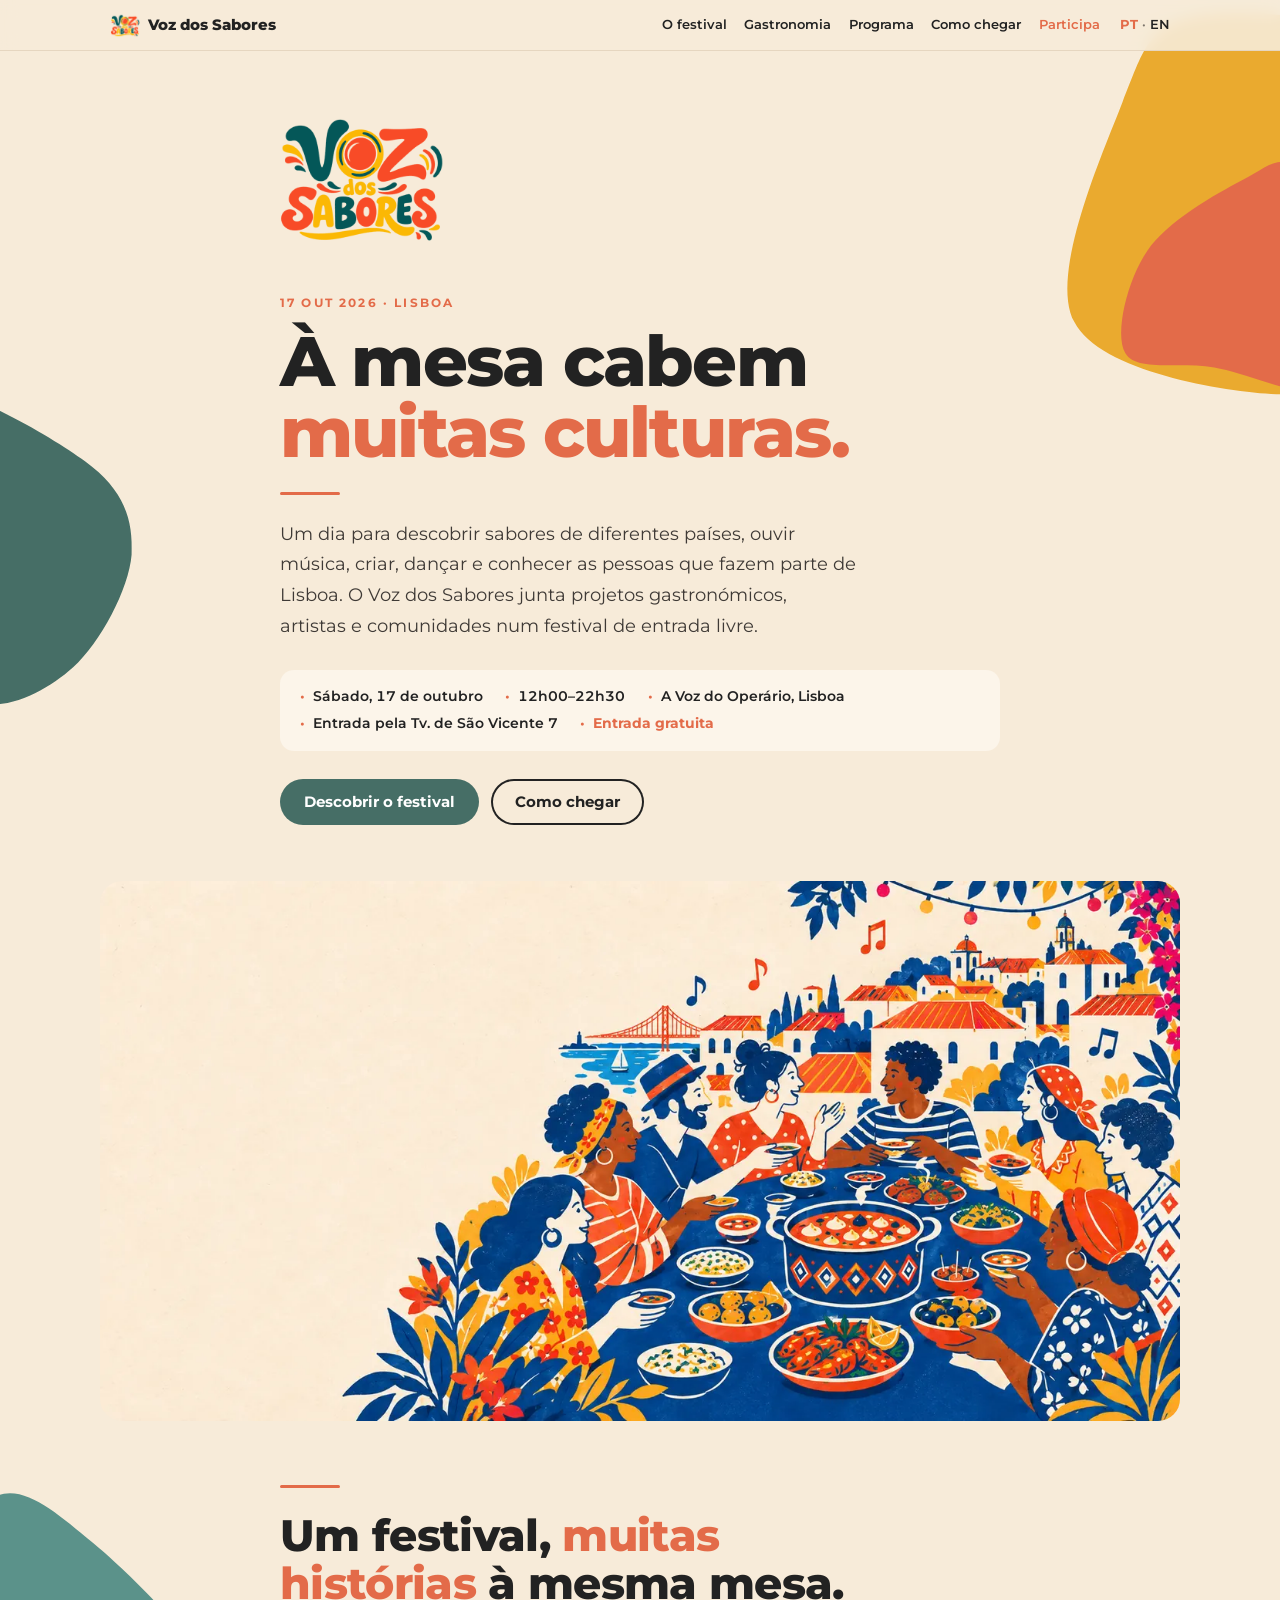
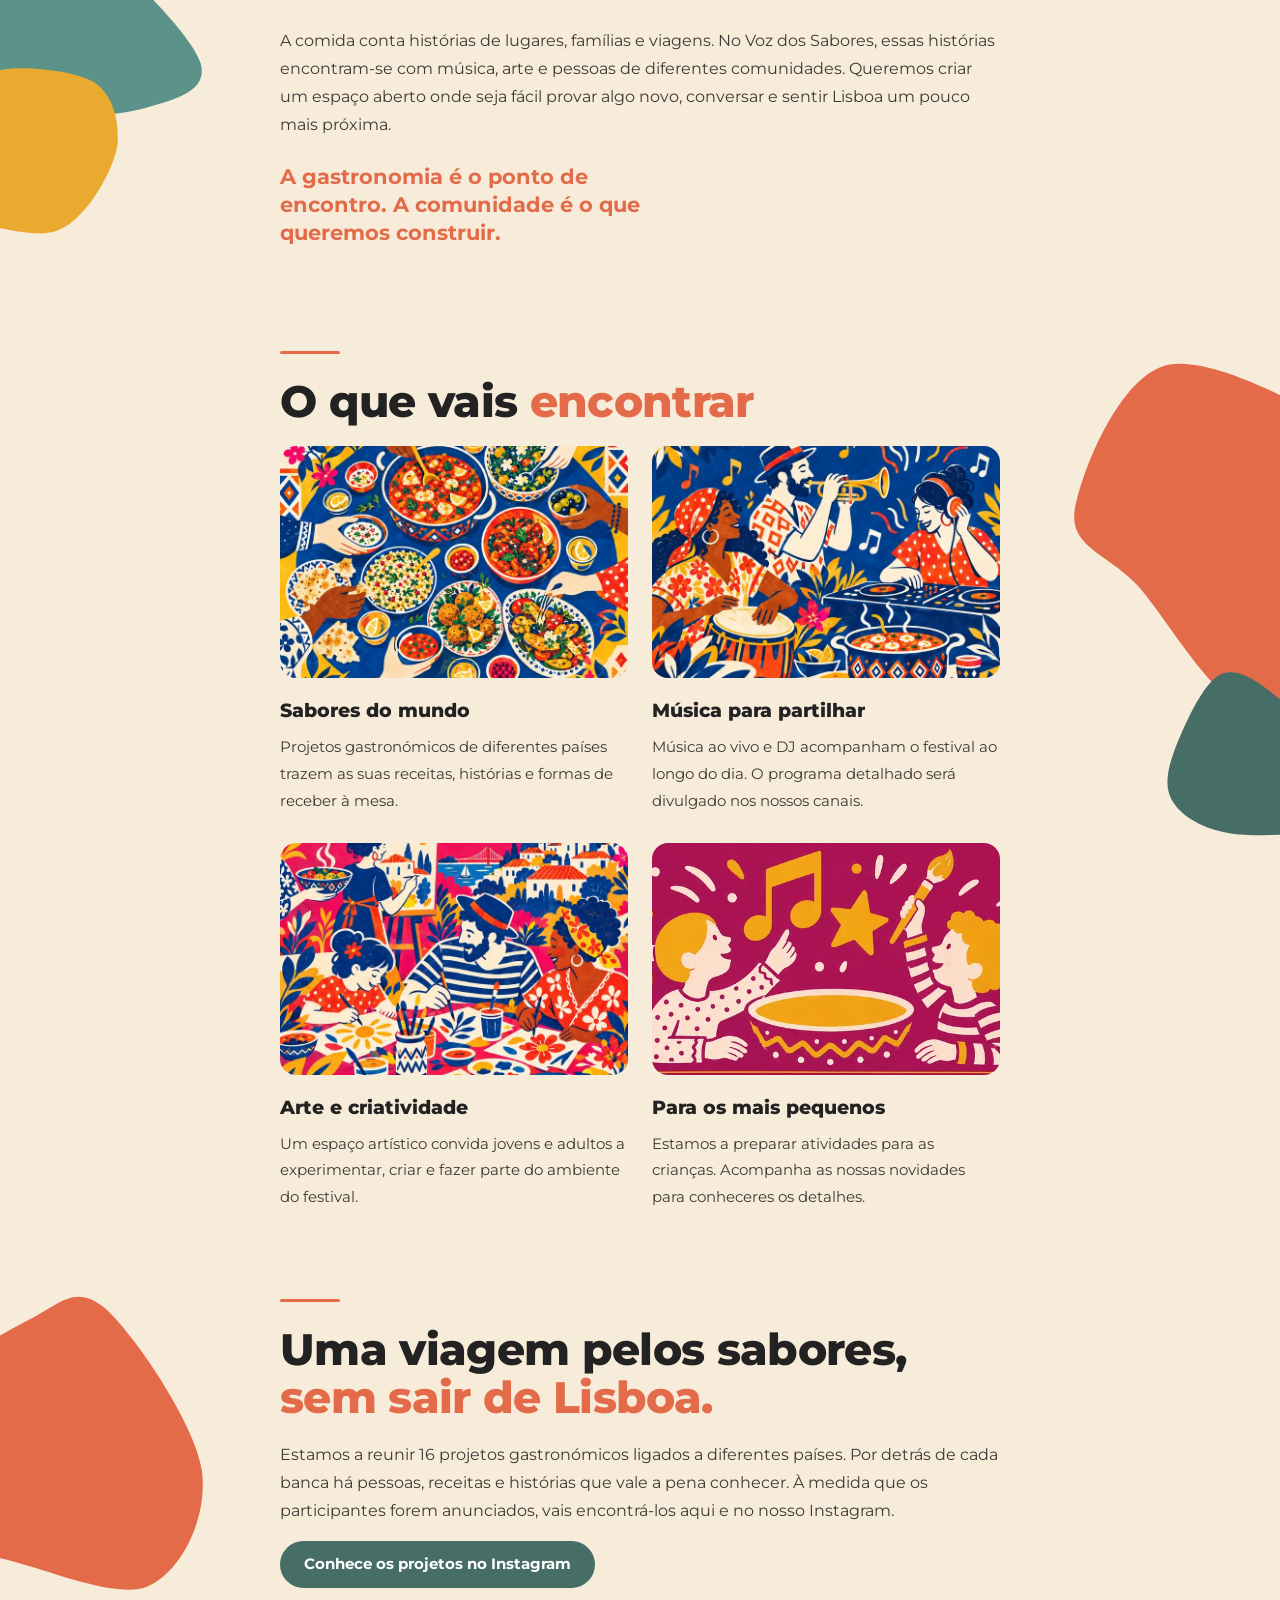
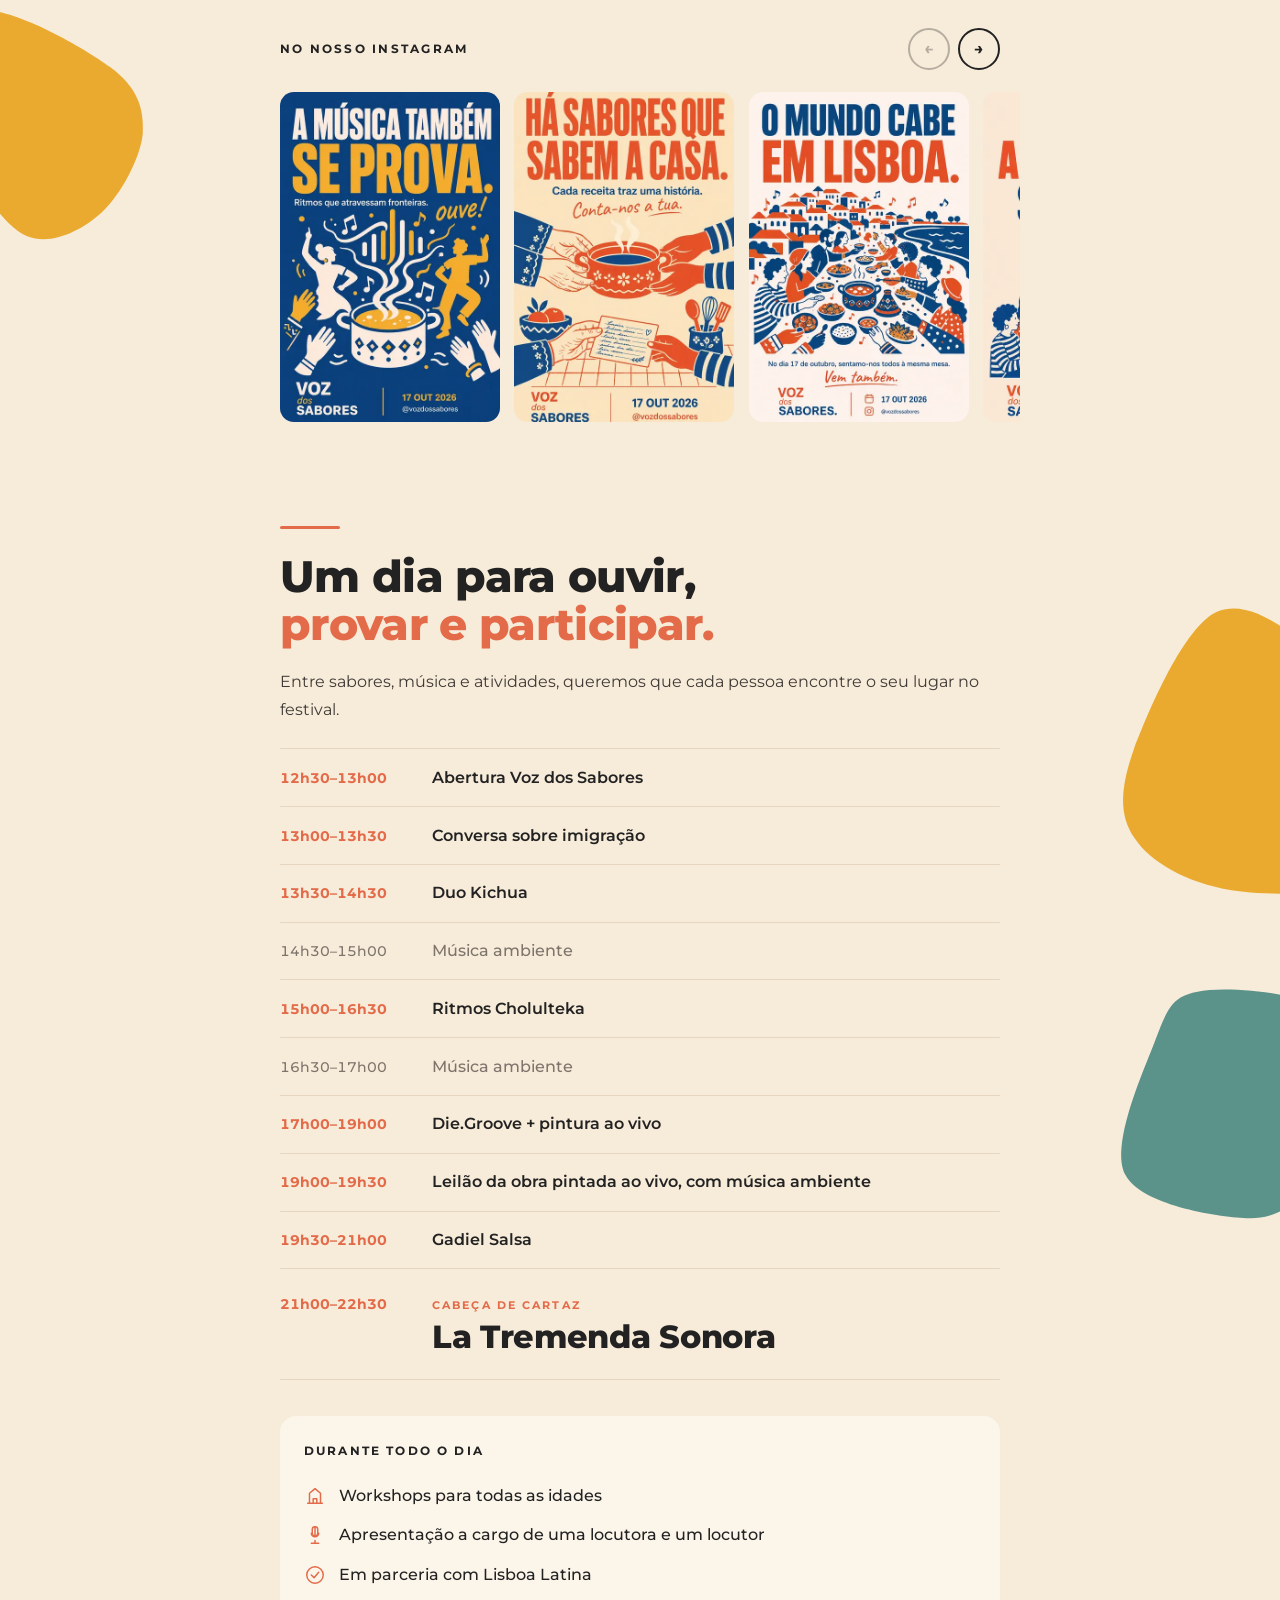
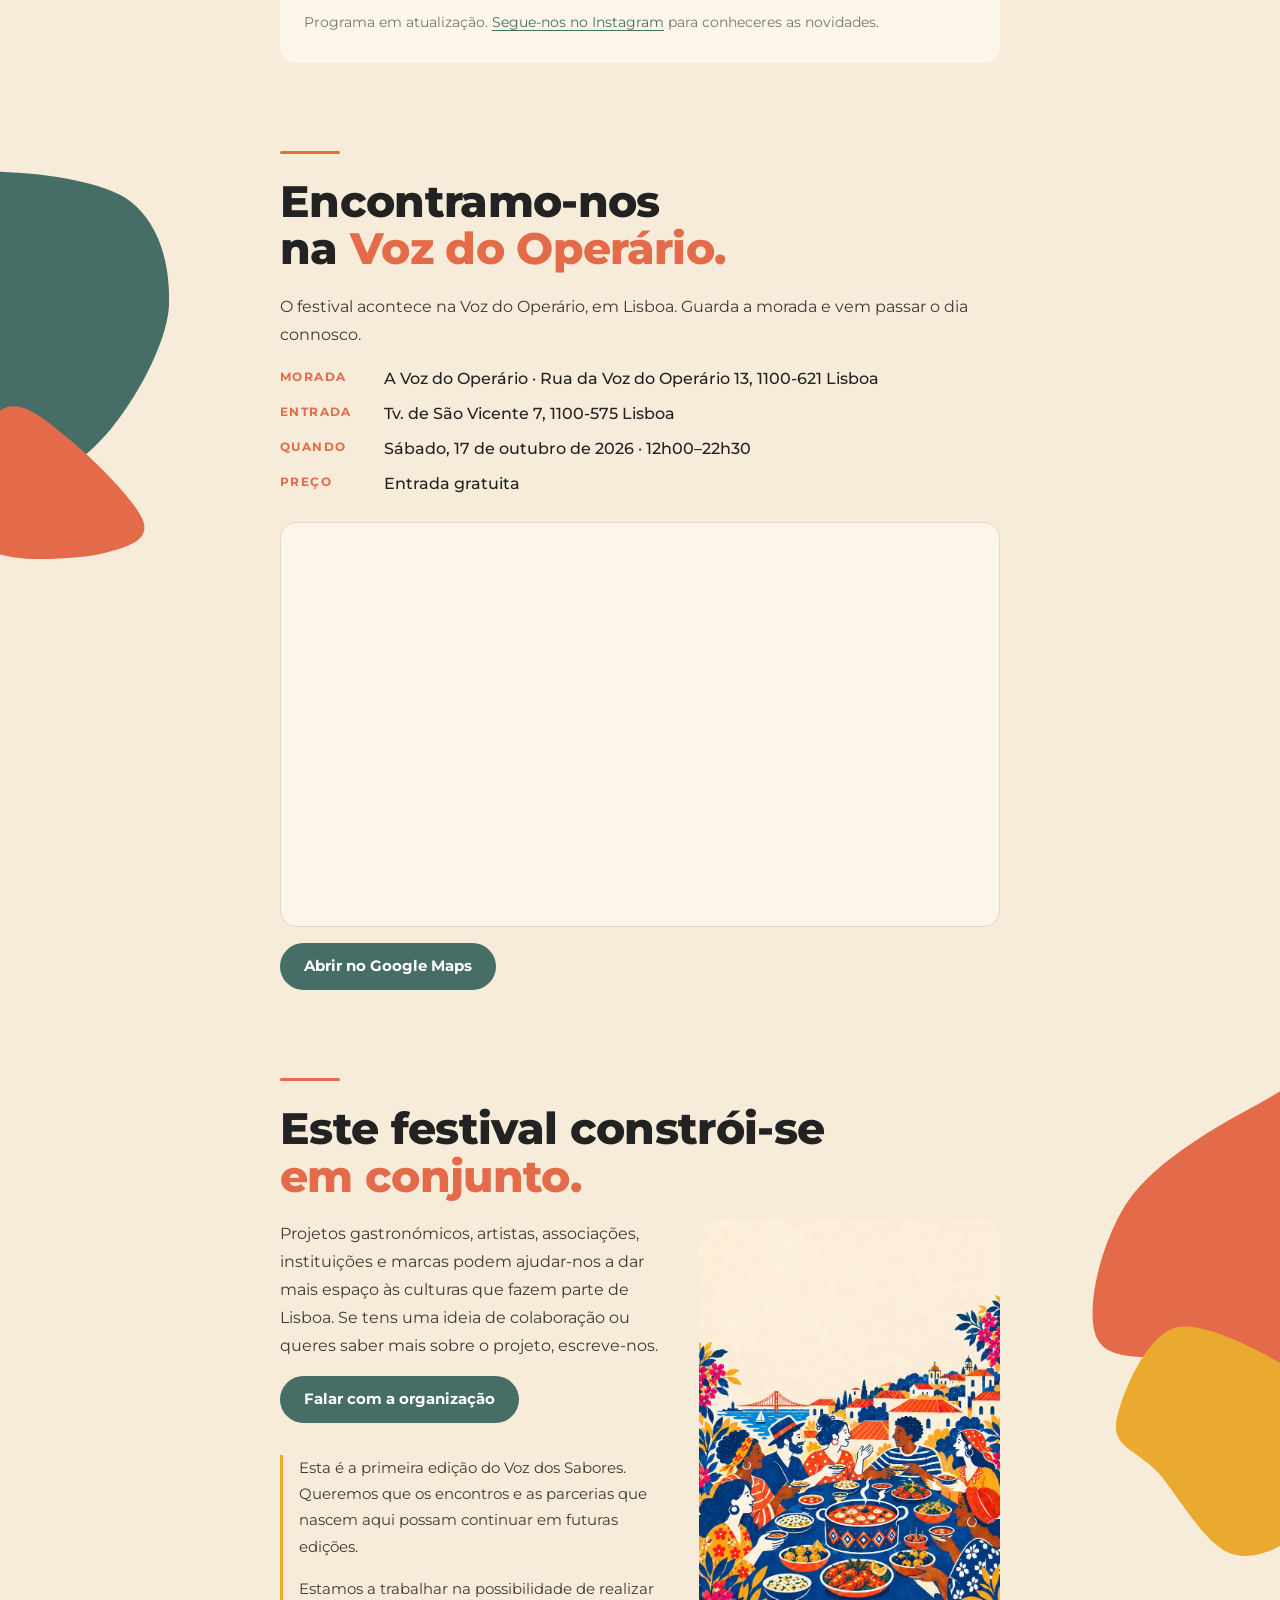
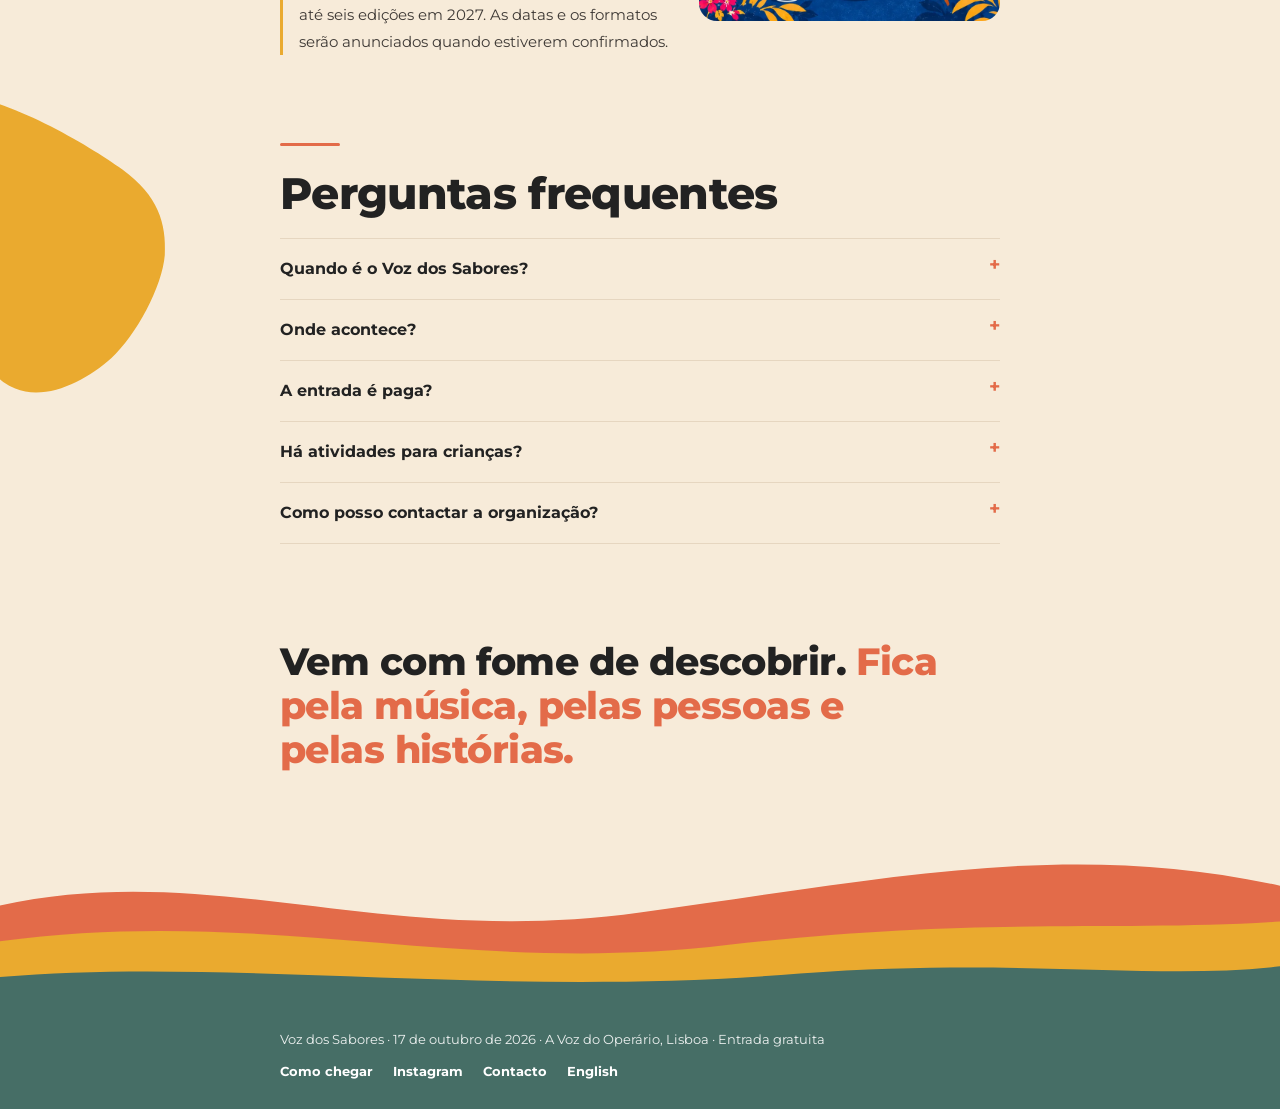
==== commit bf279b7f: "added encapsulated js code for dinamic graphics" ====
--- a/index.html
+++ b/index.html
@@ -8,7 +8,7 @@
   <meta property="og:type" content="website">
   <meta property="og:title" content="Voz dos Sabores | Festival de gastronomia, música e culturas em Lisboa">
   <meta property="og:description" content="Voz dos Sabores: gastronomia, música e culturas do mundo, à mesma mesa em Lisboa. 17 de outubro de 2026. Entrada gratuita.">
-  <meta property="og:image" content="img/logo.png">
+  <meta property="og:image" content="img/ilustracoes/mesa-lisboa.webp">
   <meta property="og:locale" content="pt_PT">
   <meta property="og:locale:alternate" content="en_GB">
   <link rel="alternate" hreflang="pt-PT" href="./">
@@ -16,8 +16,10 @@
   <link rel="icon" href="img/favicon.png">
   <link rel="preconnect" href="https://fonts.googleapis.com">
   <link rel="preconnect" href="https://fonts.gstatic.com" crossorigin>
-  <link href="https://fonts.googleapis.com/css2?family=Instrument+Serif:ital@0;1&family=JetBrains+Mono:wght@500&family=Work+Sans:wght@300;400;500;600&display=swap" rel="stylesheet">
+  <link href="https://fonts.googleapis.com/css2?family=Montserrat:wght@400;500;600;700;800&display=swap" rel="stylesheet">
   <link rel="stylesheet" href="style.css">
+  <script>document.documentElement.classList.add('js')</script>
+  <script src="main.js" defer></script>
 </head>
 <body>
 
@@ -25,11 +27,20 @@
      VERSÃO PORTUGUESA (PT-PT). A versão inglesa está em en/index.html.
      Todo o texto está aqui, em HTML simples: para mudar uma hora ou um
      nome, basta editar o texto entre as etiquetas.
+     Os blocos <div class="deco"> são só ornamentos (formas das
+     apresentações); não contêm texto e podem ser ignorados ao editar.
      ========================================================= -->
+
+<svg class="sr-only" aria-hidden="true" focusable="false"><defs>
+  <symbol id="s1" viewBox="-20 -20 440 440"><path d="M373,180C370,224 334,288 306,321C278,353 252,377 204,375C156,373 42,354 19,309C-5,265 45,154 63,107C82,60 86,37 129,29C172,20 281,30 322,55C363,81 375,135 373,180Z"/></symbol>
+  <symbol id="s2" viewBox="-20 -20 440 440"><path d="M376,196C373,235 340,297 309,325C278,353 228,379 189,363C150,348 105,269 75,234C44,199 1,192 6,153C12,114 53,9 105,-2C158,-13 278,56 323,89C368,122 378,156 376,196Z"/></symbol>
+  <symbol id="s3" viewBox="-20 -20 440 440"><path d="M399,202C407,255 377,319 337,336C297,352 211,311 160,302C109,293 47,309 31,281C15,253 34,175 63,133C91,91 162,51 200,31C237,12 254,-11 288,17C321,46 391,149 399,202Z"/></symbol>
+  <symbol id="s4" viewBox="-20 -20 440 440"><path d="M408,246C419,281 378,292 338,303C298,314 212,318 168,311C124,304 88,283 73,260C57,237 59,210 72,173C86,136 122,50 155,37C189,24 230,60 272,95C315,130 397,211 408,246Z"/></symbol>
+</defs></svg>
 
 <nav class="topnav" aria-label="Navegação principal">
   <div class="wrap">
-    <a class="brand" href="#inicio"><img src="img/favicon.png" width="28" height="29" alt="">Voz dos Sabores</a>
+    <a class="brand" href="#inicio"><img src="img/favicon.png" width="30" height="31" alt="">Voz dos Sabores</a>
     <ul>
       <li><a href="#festival">O festival</a></li>
       <li><a href="#gastronomia">Gastronomia</a></li>
@@ -45,15 +56,14 @@
 
   <!-- 1. PRIMEIRA PÁGINA -->
   <header class="hero wrap">
-    <svg class="icon-cutlery" viewBox="0 0 48 48" aria-hidden="true">
-      <circle cx="24" cy="24" r="22"/>
-      <path d="M18 13v9a3 3 0 0 0 3 3v10M18 13v7M21 13v7M24 13v9a3 3 0 0 1-3 3"/>
-      <path d="M30 35V13c-2.5 1.5-3.5 5-3.5 9v3H30"/>
-    </svg>
-
+  <div class="deco" aria-hidden="true">
+    <span class="blob r c-mostarda" style="--s:30rem;--t:-1rem;--max:300px;--k:0.6"><svg><use href="#s1"/></svg></span>
+    <span class="blob r c-coral" style="--s:19rem;--t:10rem;--max:190px;--k:1"><svg><use href="#s3"/></svg></span>
+    <span class="blob l c-petroleo desk" style="--s:24rem;--t:24rem;--max:170px;--k:0.8"><svg><use href="#s2"/></svg></span>
+  </div>
     <img class="logo" src="img/logo.png" width="462" height="480" alt="Voz dos Sabores">
     <p class="label">17 out 2026 · Lisboa</p>
-    <h1>À mesa cabem muitas culturas.</h1>
+    <h1>À mesa cabem <span class="hl">muitas culturas.</span></h1>
     <hr class="rule">
 
     <p class="lead">Um dia para descobrir sabores de diferentes países, ouvir música, criar, dançar e conhecer as pessoas que fazem parte de Lisboa. O Voz dos Sabores junta projetos gastronómicos, artistas e comunidades num festival de entrada livre.</p>
@@ -72,32 +82,49 @@
     </div>
   </header>
 
+  <div class="hero-art reveal">
+    <img src="img/ilustracoes/mesa-lisboa.webp" width="1400" height="700"
+         alt="Ilustração: pessoas de várias culturas à volta de uma mesa cheia de pratos, com os telhados de Lisboa e o rio ao fundo.">
+  </div>
+
   <!-- 2. O FESTIVAL -->
   <section class="wrap" id="festival">
-    <hr class="rule">
-    <h2>Um festival, muitas histórias à mesma mesa.</h2>
+  <div class="deco" aria-hidden="true">
+    <span class="blob l c-azulado" style="--s:22rem;--t:1rem;--max:210px;--k:0.8"><svg><use href="#s4"/></svg></span>
+    <span class="blob l c-mostarda desk" style="--s:13rem;--t:13rem;--max:140px;--k:1.1"><svg><use href="#s1"/></svg></span>
+  </div>
+    <hr class="rule">
+    <h2>Um festival, <span class="hl">muitas histórias</span> à mesma mesa.</h2>
     <p>A comida conta histórias de lugares, famílias e viagens. No Voz dos Sabores, essas histórias encontram-se com música, arte e pessoas de diferentes comunidades. Queremos criar um espaço aberto onde seja fácil provar algo novo, conversar e sentir Lisboa um pouco mais próxima.</p>
     <p class="motto">A gastronomia é o ponto de encontro. A comunidade é o que queremos construir.</p>
   </section>
 
   <!-- 3. O QUE VAIS ENCONTRAR -->
   <section class="wrap" id="encontrar">
-    <hr class="rule">
-    <h2>O que vais encontrar</h2>
+  <div class="deco" aria-hidden="true">
+    <span class="blob r c-coral" style="--s:26rem;--t:3rem;--max:230px;--k:0.8"><svg><use href="#s2"/></svg></span>
+    <span class="blob r c-petroleo desk" style="--s:16rem;--t:21rem;--max:160px;--k:1.1"><svg><use href="#s4"/></svg></span>
+  </div>
+    <hr class="rule">
+    <h2>O que vais <span class="hl">encontrar</span></h2>
     <div class="features">
-      <article>
+      <article class="reveal">
+        <img src="img/ilustracoes/sabores.webp" width="720" height="480" loading="lazy" alt="Ilustração: mesa com pratos de várias cozinhas do mundo.">
         <h3>Sabores do mundo</h3>
         <p>Projetos gastronómicos de diferentes países trazem as suas receitas, histórias e formas de receber à mesa.</p>
       </article>
-      <article>
+      <article class="reveal">
+        <img src="img/ilustracoes/musica.webp" width="720" height="480" loading="lazy" alt="Ilustração: músicos, DJ e pessoas a dançar.">
         <h3>Música para partilhar</h3>
         <p>Música ao vivo e DJ acompanham o festival ao longo do dia. O programa detalhado será divulgado nos nossos canais.</p>
       </article>
-      <article>
+      <article class="reveal">
+        <img src="img/ilustracoes/arte.webp" width="720" height="480" loading="lazy" alt="Ilustração: pessoas a pintar e a criar juntas.">
         <h3>Arte e criatividade</h3>
         <p>Um espaço artístico convida jovens e adultos a experimentar, criar e fazer parte do ambiente do festival.</p>
       </article>
-      <article>
+      <article class="reveal">
+        <img src="img/ilustracoes/criancas.webp" width="720" height="374" loading="lazy" alt="Ilustração: duas crianças a descobrir música e pintura à volta de uma taça.">
         <h3>Para os mais pequenos</h3>
         <p>Estamos a preparar atividades para as crianças. Acompanha as nossas novidades para conheceres os detalhes.</p>
       </article>
@@ -106,8 +133,12 @@
 
   <!-- 4. GASTRONOMIA -->
   <section class="wrap" id="gastronomia">
-    <hr class="rule">
-    <h2>Uma viagem pelos sabores, sem sair de Lisboa.</h2>
+  <div class="deco" aria-hidden="true">
+    <span class="blob l c-coral" style="--s:24rem;--t:2rem;--max:220px;--k:0.7"><svg><use href="#s3"/></svg></span>
+    <span class="blob l c-mostarda desk" style="--s:17rem;--t:22rem;--max:170px;--k:1"><svg><use href="#s2"/></svg></span>
+  </div>
+    <hr class="rule">
+    <h2>Uma viagem pelos sabores, <span class="hl">sem sair de Lisboa.</span></h2>
     <p>Estamos a reunir 16 projetos gastronómicos ligados a diferentes países. Por detrás de cada banca há pessoas, receitas e histórias que vale a pena conhecer. À medida que os participantes forem anunciados, vais encontrá-los aqui e no nosso Instagram.</p>
 
     <!-- PROJETOS: só dados aprovados pela organização. Não publicar fichas vazias.
@@ -124,6 +155,31 @@
     -->
 
     <a class="btn" href="https://www.instagram.com/vozdossabores/" target="_blank" rel="noopener">Conhece os projetos no Instagram</a>
+
+    <!-- GALERIA DO INSTAGRAM: para mudar, troque os ficheiros em img/instagram/ -->
+    <div class="gallery">
+      <div class="gallery-head">
+        <h3>No nosso Instagram</h3>
+        <div class="gallery-nav">
+          <button type="button" data-dir="-1" aria-label="Anterior">←</button>
+          <button type="button" data-dir="1" aria-label="Seguinte">→</button>
+        </div>
+      </div>
+      <ul class="strip" tabindex="0" aria-label="Publicações do Instagram">
+        <li><a href="https://www.instagram.com/vozdossabores/" target="_blank" rel="noopener"><img src="img/instagram/a-musica-tambem-se-prova.webp" width="480" height="720" loading="lazy" alt="Cartaz do Instagram: «A música também se prova.»"></a></li>
+        <li><a href="https://www.instagram.com/vozdossabores/" target="_blank" rel="noopener"><img src="img/instagram/ha-sabores-que-sabem-a-casa.webp" width="480" height="720" loading="lazy" alt="Cartaz do Instagram: «Há sabores que sabem a casa.»"></a></li>
+        <li><a href="https://www.instagram.com/vozdossabores/" target="_blank" rel="noopener"><img src="img/instagram/o-mundo-cabe-em-lisboa.webp" width="480" height="720" loading="lazy" alt="Cartaz do Instagram: «O mundo cabe em Lisboa.»"></a></li>
+        <li><a href="https://www.instagram.com/vozdossabores/" target="_blank" rel="noopener"><img src="img/instagram/a-diferenca-senta-se-a-mesa.webp" width="480" height="720" loading="lazy" alt="Cartaz do Instagram: «Aqui, a diferença senta-se à mesa.»"></a></li>
+        <li><a href="https://www.instagram.com/vozdossabores/" target="_blank" rel="noopener"><img src="img/instagram/lisboa-fala-muitas-linguas.webp" width="480" height="720" loading="lazy" alt="Cartaz do Instagram: «Lisboa fala muitas línguas.»"></a></li>
+        <li><a href="https://www.instagram.com/vozdossabores/" target="_blank" rel="noopener"><img src="img/instagram/entra-com-fome.webp" width="480" height="720" loading="lazy" alt="Cartaz do Instagram: «Entra com fome. Sai com histórias.»"></a></li>
+        <li><a href="https://www.instagram.com/vozdossabores/" target="_blank" rel="noopener"><img src="img/instagram/um-prato-pode-levar-te-longe.webp" width="480" height="720" loading="lazy" alt="Cartaz do Instagram: «Um prato pode levar-te longe.»"></a></li>
+        <li><a href="https://www.instagram.com/vozdossabores/" target="_blank" rel="noopener"><img src="img/instagram/os-sabores-tem-rosto.webp" width="480" height="720" loading="lazy" alt="Cartaz do Instagram: «Os sabores têm rosto.»"></a></li>
+        <li><a href="https://www.instagram.com/vozdossabores/" target="_blank" rel="noopener"><img src="img/instagram/o-primeiro-ingrediente.webp" width="480" height="720" loading="lazy" alt="Cartaz do Instagram: «O primeiro ingrediente é a curiosidade.»"></a></li>
+        <li><a href="https://www.instagram.com/vozdossabores/" target="_blank" rel="noopener"><img src="img/instagram/lisboa-tem-mesa-marcada.webp" width="480" height="720" loading="lazy" alt="Cartaz do Instagram: «Lisboa tem mesa marcada.»"></a></li>
+        <li><a href="https://www.instagram.com/vozdossabores/" target="_blank" rel="noopener"><img src="img/instagram/vem-pelo-sabor.webp" width="480" height="720" loading="lazy" alt="Cartaz do Instagram: «Vem pelo sabor. Fica pelas pessoas.»"></a></li>
+        <li><a href="https://www.instagram.com/vozdossabores/" target="_blank" rel="noopener"><img src="img/instagram/outubro-esta-a-chegar.webp" width="480" height="720" loading="lazy" alt="Cartaz do Instagram: «Outubro está a chegar.»"></a></li>
+      </ul>
+    </div>
   </section>
 
   <!-- 5. PROGRAMA
@@ -131,8 +187,12 @@
        Para acrescentar uma linha, copie uma <li> e altere o texto.
        class="ambient" = linha de música ambiente (mais discreta). -->
   <section class="wrap" id="programa">
-    <hr class="rule">
-    <h2>Um dia para ouvir, provar e participar.</h2>
+  <div class="deco" aria-hidden="true">
+    <span class="blob r c-mostarda" style="--s:28rem;--t:5rem;--max:240px;--k:0.7"><svg><use href="#s4"/></svg></span>
+    <span class="blob r c-azulado desk" style="--s:18rem;--t:30rem;--max:180px;--k:1.1"><svg><use href="#s1"/></svg></span>
+  </div>
+    <hr class="rule">
+    <h2>Um dia para ouvir, <span class="hl">provar e participar.</span></h2>
     <p>Entre sabores, música e atividades, queremos que cada pessoa encontre o seu lugar no festival.</p>
 
     <ol class="timeline">
@@ -170,8 +230,12 @@
 
   <!-- 6. COMO CHEGAR (sem indicações de transportes, estacionamento ou acessibilidade até estarem verificadas) -->
   <section class="wrap" id="como-chegar">
-    <hr class="rule">
-    <h2>Encontramo-nos na Voz do Operário.</h2>
+  <div class="deco" aria-hidden="true">
+    <span class="blob l c-petroleo" style="--s:24rem;--t:2rem;--max:210px;--k:0.8"><svg><use href="#s1"/></svg></span>
+    <span class="blob l c-coral desk" style="--s:15rem;--t:17rem;--max:150px;--k:1.1"><svg><use href="#s4"/></svg></span>
+  </div>
+    <hr class="rule">
+    <h2>Encontramo-nos na <span class="hl">Voz do Operário.</span></h2>
     <p>O festival acontece na Voz do Operário, em Lisboa. Guarda a morada e vem passar o dia connosco.</p>
     <dl class="facts">
       <dt>Morada</dt><dd>A Voz do Operário · Rua da Voz do Operário 13, 1100-621 Lisboa</dd>
@@ -189,18 +253,31 @@
 
   <!-- 7. PARTICIPA -->
   <section class="wrap" id="participa">
-    <hr class="rule">
-    <h2>Este festival <span class="nowrap">constrói-se</span> em conjunto.</h2>
-    <p>Projetos gastronómicos, artistas, associações, instituições e marcas podem ajudar-nos a dar mais espaço às culturas que fazem parte de Lisboa. Se tens uma ideia de colaboração ou queres saber mais sobre o projeto, escreve-nos.</p>
-    <a class="btn" href="mailto:vozdossabores@gmail.com?subject=Colabora%C3%A7%C3%A3o%20Voz%20dos%20Sabores">Falar com a organização</a>
-    <div class="aside">
-      <p>Esta é a primeira edição do Voz dos Sabores. Queremos que os encontros e as parcerias que nascem aqui possam continuar em futuras edições.</p>
-      <p>Estamos a trabalhar na possibilidade de realizar até seis edições em 2027. As datas e os formatos serão anunciados quando estiverem confirmados.</p>
+  <div class="deco" aria-hidden="true">
+    <span class="blob r c-coral" style="--s:26rem;--t:2rem;--max:230px;--k:0.7"><svg><use href="#s3"/></svg></span>
+    <span class="blob r c-mostarda desk" style="--s:17rem;--t:18rem;--max:180px;--k:1"><svg><use href="#s2"/></svg></span>
+  </div>
+    <hr class="rule">
+    <h2>Este festival <span class="nowrap">constrói-se</span> <span class="hl">em conjunto.</span></h2>
+    <div class="participa-grid">
+      <div>
+        <p>Projetos gastronómicos, artistas, associações, instituições e marcas podem ajudar-nos a dar mais espaço às culturas que fazem parte de Lisboa. Se tens uma ideia de colaboração ou queres saber mais sobre o projeto, escreve-nos.</p>
+        <a class="btn" href="mailto:vozdossabores@gmail.com?subject=Colabora%C3%A7%C3%A3o%20Voz%20dos%20Sabores">Falar com a organização</a>
+        <div class="aside">
+          <p>Esta é a primeira edição do Voz dos Sabores. Queremos que os encontros e as parcerias que nascem aqui possam continuar em futuras edições.</p>
+          <p>Estamos a trabalhar na possibilidade de realizar até seis edições em 2027. As datas e os formatos serão anunciados quando estiverem confirmados.</p>
+        </div>
+      </div>
+      <img class="reveal" src="img/ilustracoes/mesa-lisboa-vertical.webp" width="800" height="1067" loading="lazy"
+           alt="Ilustração: uma mesa comprida partilhada por várias pessoas, com Lisboa ao fundo.">
     </div>
   </section>
 
   <!-- 8. PERGUNTAS FREQUENTES -->
   <section class="wrap" id="perguntas">
+  <div class="deco" aria-hidden="true">
+    <span class="blob l c-mostarda" style="--s:22rem;--t:1rem;--max:200px;--k:0.8"><svg><use href="#s2"/></svg></span>
+  </div>
     <hr class="rule">
     <h2>Perguntas frequentes</h2>
     <div class="faq">
@@ -229,7 +306,14 @@
 
   <!-- 9. FECHO -->
   <section class="wrap closing">
-    <p>Vem com fome de descobrir. Fica pela música, pelas pessoas e pelas histórias.</p>
+  <div class="wave" aria-hidden="true">
+    <svg viewBox="0 0 1440 200" preserveAspectRatio="none">
+      <path fill="#E36B49" d="M0,92C240,40 430,140 720,100C1000,62 1200,18 1440,70V200H0Z"/>
+      <path fill="#EAAA2F" d="M0,132C300,92 520,172 820,136C1100,104 1260,122 1440,110V200H0Z"/>
+      <path fill="#466E66" d="M0,172C260,150 560,196 900,168C1150,150 1300,176 1440,160V200H0Z"/>
+    </svg>
+  </div>
+    <p>Vem com fome de descobrir. <span class="hl">Fica pela música, pelas pessoas e pelas histórias.</span></p>
   </section>
 
 </main>
--- a/style.css
+++ b/style.css
@@ -1,286 +1,297 @@
 /* =========================================================
-   Voz dos Sabores · folha de estilo
-   Cores e tipos do Brand Book V3. Mudar aqui muda o site todo.
+   Voz dos Sabores · folha de estilo (v3)
+   Referência visual: apresentações «Parceria» e «Embaixadas».
+   Mudar as variáveis abaixo muda o site todo.
    ========================================================= */
 :root {
-  --creme:        #FFF4F1;  /* fundo principal */
-  --creme-quente: #FBE6C0;  /* fundo secundário (cartões) */
-  --cobalto:      #1F4E7D;  /* títulos, rodapé */
-  --azul:         #2F6DAA;  /* links */
-  --terracota:    #E85D3B;  /* data, horas, linhas curtas */
-  --acafrao:      #F5B942;  /* pequenos acentos, com moderação */
-  --carvao:       #1A1410;  /* texto */
-  --texto:        #4A423D;  /* texto corrido, cinzento escuro */
-  --suave:        #8A807A;  /* notas */
-  --linha:        #EADFD8;  /* divisórias finas */
-
-  /* Tipos do Brand Book. Alternativa do flyer: 'Bebas Neue' (títulos em maiúsculas). */
-  --f-titulo: 'Instrument Serif', Georgia, serif;
-  --f-texto:  'Work Sans', system-ui, -apple-system, 'Segoe UI', sans-serif;
-  --f-dados:  'JetBrains Mono', ui-monospace, Menlo, monospace;
+  /* Cores das apresentações */
+  --creme:        #F7EBD9;  /* fundo principal */
+  --creme-claro:  #FCF5EA;  /* cartões, faixa informativa */
+  --tinta:        #222222;  /* titulares */
+  --texto:        #3F3A36;  /* texto corrido */
+  --suave:        #7D746C;  /* notas */
+  --linha:        #E6D6C0;  /* divisórias finas */
+  --coral:        #E36B49;  /* destaque, horas, linhas curtas */
+  --mostarda:     #EAAA2F;
+  --petroleo:     #466E66;  /* botões, rodapé */
+  --azulado:      #5B928A;
+
+  --f-titulo: 'Montserrat', system-ui, -apple-system, 'Segoe UI', sans-serif;
+  --f-texto:  'Montserrat', system-ui, -apple-system, 'Segoe UI', sans-serif;
+
+  --col: 760px;             /* largura da coluna de texto */
 }
 
 *, *::before, *::after { box-sizing: border-box; }
-html { -webkit-text-size-adjust: 100%; scroll-behavior: smooth; }
+html { -webkit-text-size-adjust: 100%; scroll-behavior: smooth; overflow-x: clip; }
 body {
-  margin: 0;
+  margin: 0; overflow-x: clip;
   background: var(--creme);
   color: var(--texto);
-  font: 300 1.0625rem/1.75 var(--f-texto);
+  font: 400 1rem/1.75 var(--f-texto);
 }
 img { max-width: 100%; height: auto; display: block; }
-a { color: var(--azul); text-underline-offset: 3px; }
-h1, h2, h3 { color: var(--cobalto); font-weight: 400; margin: 0; }
+a { color: var(--petroleo); text-underline-offset: 3px; }
+a:hover { color: var(--coral); }
+h1, h2, h3 { color: var(--tinta); margin: 0; font-family: var(--f-titulo); text-wrap: balance; }
 p { margin: 0 0 1rem; }
-
-.wrap { width: 100%; max-width: 760px; margin: 0 auto; padding: 0 20px; }
+.hl { color: var(--coral); }
+.nowrap { white-space: nowrap; }
+
+.wrap { width: 100%; max-width: var(--col); margin: 0 auto; padding: 0 20px; }
 .sr-only { position: absolute; width: 1px; height: 1px; overflow: hidden; clip: rect(0 0 0 0); white-space: nowrap; }
 
-/* Linha curta laranja */
-.rule {
-  width: 60px; height: 0; margin: 0 0 1.5rem;
-  border: 0; border-top: 2px solid var(--terracota);
-}
-
-section.wrap { padding-top: 3.5rem; padding-bottom: 1rem; }
+/* Linha curta coral */
+.rule { width: 60px; height: 0; margin: 0 0 1.5rem; border: 0; border-top: 3px solid var(--coral); border-radius: 2px; }
+
+/* Secções: o conteúdo fica sempre à frente dos ornamentos */
+section.wrap, .hero.wrap { position: relative; isolation: isolate; }
+section.wrap { padding-top: 4rem; padding-bottom: 1.5rem; }
 section h2 {
-  font-family: var(--f-titulo);
-  font-size: clamp(2.2rem, 7vw, 3rem);
-  line-height: 1.05;
+  font-size: clamp(1.9rem, 6.2vw, 2.75rem); font-weight: 800;
+  line-height: 1.08; letter-spacing: -.015em;
   margin-bottom: 1.25rem;
 }
 
-/* ---------- 1. HERO ---------- */
-.hero.wrap { position: relative; padding-top: 2.5rem; padding-bottom: 2.5rem; }
-.icon-cutlery {
-  position: absolute; top: 2rem; right: 20px;
-  width: 40px; height: 40px;
-  fill: none; stroke: var(--terracota); stroke-width: 1.4;
-  stroke-linecap: round; stroke-linejoin: round; opacity: .55;
-}
-.label {
-  font: 500 .72rem/1.4 var(--f-texto);
-  letter-spacing: .22em; text-transform: uppercase;
-  color: var(--cobalto);
-  margin: 0 56px 1.75rem 0;
-}
-.logo { width: min(180px, 44vw); margin: 0 0 1.5rem -4px; }
-.date {
-  font: 500 1.35rem/1.2 var(--f-dados);
-  color: var(--terracota); text-transform: uppercase;
-  letter-spacing: .04em; margin-bottom: .35rem;
-}
-.time { font: 500 1.05rem/1.3 var(--f-dados); color: var(--carvao); margin-bottom: 1rem; }
-.place { font: 500 1.15rem/1.4 var(--f-texto); color: var(--cobalto); margin-bottom: .2rem; }
-.small { font-size: .9rem; color: var(--suave); margin-bottom: 1.75rem; }
-.lead { font-size: 1.15rem; color: var(--carvao); max-width: 34rem; margin-bottom: 2rem; }
-
-.btn {
-  display: inline-block;
-  background: var(--cobalto); color: #fff;
-  font: 500 .95rem/1 var(--f-texto);
-  padding: 1rem 1.5rem; border-radius: 999px;
-  text-decoration: none;
-  transition: background .2s;
-}
-.btn:hover, .btn:focus-visible { background: var(--terracota); }
-.btn-sm { padding: .8rem 1.25rem; font-size: .9rem; }
-
-/* ---------- 2. O FESTIVAL ---------- */
-.motto {
-  font: italic 1.5rem/1.3 var(--f-titulo);
-  color: var(--terracota); margin-top: 1.5rem;
-}
-
-/* ---------- 3. PROGRAMA ---------- */
-.timeline { list-style: none; margin: 0; padding: 0; border-top: 1px solid var(--linha); }
-.timeline li {
-  display: grid; grid-template-columns: 8.5rem 1fr; gap: 1rem;
-  align-items: baseline;
-  padding: .95rem 0; border-bottom: 1px solid var(--linha);
-}
-.timeline .t { font: 500 .9rem/1.4 var(--f-dados); color: var(--terracota); white-space: nowrap; }
-.timeline .a { font: 500 1.02rem/1.4 var(--f-texto); color: var(--cobalto); }
-
-.timeline .headliner { padding: 1.4rem 0 1.5rem; }
-.timeline .headliner .t { font-size: 1rem; }
-.timeline .headliner .a {
-  font: 400 clamp(1.8rem, 6vw, 2.3rem)/1.05 var(--f-titulo);
-}
-.timeline .headliner small {
-  display: block;
-  font: 600 .66rem/1 var(--f-texto);
-  letter-spacing: .2em; text-transform: uppercase;
-  color: var(--terracota); margin-bottom: .55rem;
-}
-
-@media (max-width: 480px) {
-  .timeline li { grid-template-columns: 1fr; gap: .15rem; }
-}
-
-.allday {
-  margin-top: 2.25rem; padding: 1.5rem 1.5rem .75rem;
-  background: var(--creme-quente); border-radius: 14px;
-}
-.allday h3 {
-  font: 600 .72rem/1.4 var(--f-texto);
-  letter-spacing: .2em; text-transform: uppercase;
-  margin-bottom: 1rem;
-}
-.allday ul { list-style: none; margin: 0 0 1rem; padding: 0; }
-.allday li { display: flex; align-items: center; gap: .8rem; padding: .35rem 0; color: var(--carvao); }
-.allday svg {
-  flex: none; width: 22px; height: 22px;
-  fill: none; stroke: var(--terracota); stroke-width: 1.5;
-  stroke-linecap: round; stroke-linejoin: round;
-}
-.note { font-size: .9rem; color: var(--suave); }
-
-/* ---------- 4. PARTICIPA ---------- */
-.cards { display: grid; gap: 1rem; }
-@media (min-width: 640px) { .cards { grid-template-columns: 1fr 1fr; } }
-.card {
-  display: flex; flex-direction: column; align-items: flex-start;
-  background: #fff; border: 1px solid var(--linha);
-  border-top: 3px solid var(--acafrao);
-  border-radius: 14px; padding: 1.5rem;
-}
-.card h3 { font: 400 1.7rem/1.1 var(--f-titulo); margin-bottom: .75rem; }
-.card p { flex: 1; font-size: .98rem; }
-
-/* ---------- 5. COMO CHEGAR ---------- */
-.facts { display: grid; grid-template-columns: 5.5rem 1fr; gap: .4rem 1rem; margin: 0 0 1.5rem; }
-.facts dt { font: 500 .78rem/1.9 var(--f-dados); color: var(--terracota); text-transform: uppercase; }
-.facts dd { margin: 0; color: var(--carvao); }
-.map {
-  aspect-ratio: 4 / 3; border-radius: 14px; overflow: hidden;
-  border: 1px solid var(--linha); background: var(--creme-quente);
-}
-@media (min-width: 640px) { .map { aspect-ratio: 16 / 9; } }
-.map iframe { width: 100%; height: 100%; border: 0; display: block; }
-.map-btn { margin-top: 1rem; }
-
-/* ---------- RODAPÉ ---------- */
-.footer {
-  background: var(--cobalto); color: #fff;
-  font-size: .82rem; padding: 1.6rem 0; margin-top: 2rem;
-}
-.footer p { margin: 0; }
-.footer-data { opacity: .85; margin-bottom: .6rem !important; }
-.footer-links { display: flex; flex-wrap: wrap; gap: .4rem 1.25rem; }
-.footer a { color: #fff; font-weight: 500; text-decoration: none; }
-.footer a:hover, .footer a:focus-visible { text-decoration: underline; }
-
-@media (min-width: 900px) {
-  .hero.wrap { padding-top: 4rem; }
-  .icon-cutlery { top: 3.5rem; width: 48px; height: 48px; }
-}
-
-/* =========================================================
-   Acrescentos v2: navegação, faixa informativa, blocos, FAQ
-   ========================================================= */
-h1, h2 { text-wrap: balance; }
-
-/* Navegação fixa no topo */
+/* =========================================================
+   ORNAMENTOS (formas orgânicas das apresentações)
+   Cada .deco ocupa a largura do ecrã atrás da secção.
+   --s tamanho · --t posição vertical · --max parte visível máxima
+   ========================================================= */
+.deco {
+  position: absolute; z-index: -1; pointer-events: none;
+  top: 0; bottom: 0; left: 50%; width: 100vw; margin-left: -50vw;
+  overflow: hidden;
+  --free: calc((100vw - var(--col)) / 2 - 12px);
+}
+.hero .deco { top: -80px; }            /* sobe por trás da navegação */
+.blob {
+  position: absolute; top: var(--t, 0); width: var(--s, 22rem);
+  aspect-ratio: 1; display: block;
+  transform: translate3d(0, calc(var(--py, 0px) * var(--k, 1)), 0);
+}
+.blob svg {
+  width: 100%; height: 100%; display: block; overflow: visible;
+  transition: transform .65s cubic-bezier(.2,.7,.2,1), opacity .65s ease;
+}
+.blob use { fill: currentColor; }
+/* parte visível = margem livre ao lado da coluna, entre 40px e --max */
+.blob.r { right: calc(clamp(40px, var(--free), var(--max, 240px)) - var(--s, 22rem)); }
+.blob.l { left:  calc(clamp(40px, var(--free), var(--max, 240px)) - var(--s, 22rem)); }
+.c-coral    { color: var(--coral); }
+.c-mostarda { color: var(--mostarda); }
+.c-petroleo { color: var(--petroleo); }
+.c-azulado  { color: var(--azulado); }
+
+/* Estado de entrada (só com JavaScript ativo) */
+.js .deco .blob svg { opacity: 0; transform: translate(var(--dx, 18px), 18px); }
+.js .deco .blob.l svg { --dx: -18px; }
+.js .in-view > .deco .blob svg { opacity: 1; transform: none; }
+.js .in-view > .deco .blob:nth-child(2) svg { transition-delay: .08s; }
+.js .in-view > .deco .blob:nth-child(3) svg { transition-delay: .16s; }
+.js .was-seen:not(.in-view) > .deco .blob svg { opacity: .35; transform: none; }
+
+/* Onda inferior (fecho) */
+.wave { position: absolute; z-index: -1; left: 50%; width: 100vw; margin-left: -50vw; bottom: 0; height: clamp(90px, 14vw, 180px); pointer-events: none; }
+.wave svg { width: 100%; height: 100%; display: block; transition: transform .7s cubic-bezier(.2,.7,.2,1), opacity .7s ease; }
+.js .closing:not(.in-view) .wave svg { transform: translateY(24px); opacity: 0; }
+
+/* Telemóvel: menos formas, mais pequenas, só nas margens entre secções */
+@media (max-width: 759px) {
+  .deco .blob.desk { display: none; }
+  section.wrap > .deco { top: -1.5rem; }
+  .blob { width: calc(var(--s, 22rem) * .3); top: 0; }
+  .blob.r { right: calc(46px - var(--s, 22rem) * .3); }
+  .blob.l { left:  calc(16px - var(--s, 22rem) * .3); }
+  .hero .blob { top: 110px; }
+  .hero .blob.r { right: calc(96px - var(--s, 22rem) * .3); }
+}
+
+@media (prefers-reduced-motion: reduce) {
+  html { scroll-behavior: auto; }
+  .blob { transform: none !important; }
+  .js .deco .blob svg, .js .wave svg, .js .reveal { opacity: 1 !important; transform: none !important; transition: none !important; }
+}
+
+/* =========================================================
+   NAVEGAÇÃO
+   ========================================================= */
 .topnav {
-  position: sticky; top: 0; z-index: 10;
-  background: color-mix(in srgb, var(--creme) 92%, transparent);
-  backdrop-filter: blur(6px);
+  position: sticky; top: 0; z-index: 20;
+  background: color-mix(in srgb, var(--creme) 90%, transparent);
+  -webkit-backdrop-filter: blur(8px); backdrop-filter: blur(8px);
   border-bottom: 1px solid var(--linha);
 }
 .topnav .wrap {
-  display: flex; align-items: center; gap: .75rem 1.25rem;
-  flex-wrap: wrap; padding-top: .6rem; padding-bottom: .6rem;
-}
-.brand {
-  display: flex; align-items: center; gap: .5rem;
-  font: 400 1.25rem/1 var(--f-titulo); color: var(--cobalto); text-decoration: none;
-}
-.brand img { width: 28px; height: auto; }
+  max-width: 1100px;
+  display: flex; align-items: center; gap: .6rem 1.25rem; flex-wrap: wrap;
+  padding-top: .6rem; padding-bottom: .6rem;
+}
+.brand { display: flex; align-items: center; gap: .5rem; font-weight: 800; font-size: .95rem; color: var(--tinta); text-decoration: none; }
+.brand img { width: 30px; }
 .topnav ul {
   order: 3; flex: 1 0 100%;
   display: flex; gap: 1.1rem; list-style: none; margin: 0; padding: 0 0 .1rem;
   overflow-x: auto; scrollbar-width: none;
 }
 .topnav ul::-webkit-scrollbar { display: none; }
-.topnav ul a {
-  font-size: .85rem; font-weight: 500; color: var(--cobalto);
-  text-decoration: none; white-space: nowrap;
-}
-.topnav ul a:hover, .topnav ul a:focus-visible { color: var(--terracota); }
-.lang { margin: 0 0 0 auto; font: 500 .8rem/1 var(--f-dados); color: var(--suave); }
-.lang strong { color: var(--terracota); font-weight: 500; }
-.lang a { color: var(--cobalto); text-decoration: none; }
+.topnav ul a { font-size: .82rem; font-weight: 600; color: var(--tinta); text-decoration: none; white-space: nowrap; }
+.topnav ul a:hover, .topnav ul a:focus-visible, .topnav ul a[aria-current] { color: var(--coral); }
+.lang { margin: 0 0 0 auto; font-size: .8rem; font-weight: 600; color: var(--suave); }
+.lang strong { color: var(--coral); }
+.lang a { color: var(--tinta); text-decoration: none; }
 @media (min-width: 760px) {
   .topnav ul { order: 0; flex: 0 1 auto; margin-left: auto; }
   .lang { margin-left: 0; }
 }
-section[id], header[id], main[id] { scroll-margin-top: 5.5rem; }
-
-/* Primeira página */
-.hero h1 {
-  font: 400 clamp(2.6rem, 10vw, 4.2rem)/1 var(--f-titulo);
-  color: var(--cobalto); margin: 0 0 1.25rem;
-}
-.hero .label { color: var(--terracota); font-family: var(--f-dados); letter-spacing: .14em; margin-bottom: .9rem; }
+section[id], main[id] { scroll-margin-top: 5.5rem; }
+
+/* =========================================================
+   1. PRIMEIRA PÁGINA
+   ========================================================= */
+.hero.wrap { padding-top: 2.5rem; padding-bottom: 1rem; }
+.logo { width: min(170px, 42vw); margin: 0 0 1.5rem -4px; }
+.label { font-size: .75rem; font-weight: 700; letter-spacing: .18em; text-transform: uppercase; color: var(--coral); margin: 0 0 .8rem; }
+.hero h1 { font-size: clamp(2.5rem, 9.5vw, 4.4rem); font-weight: 800; line-height: 1.02; letter-spacing: -.025em; margin: 0 0 1.4rem; }
+.lead { font-size: 1.1rem; max-width: 36rem; margin-bottom: 1.75rem; }
 .infostrip {
   list-style: none; margin: 0 0 1.75rem; padding: 1rem 1.25rem;
   display: flex; flex-wrap: wrap; gap: .35rem 1.4rem;
-  background: var(--creme-quente); border-radius: 12px;
-  font: 500 .88rem/1.5 var(--f-dados); color: var(--carvao);
+  background: var(--creme-claro); border-radius: 14px;
+  font-size: .9rem; font-weight: 600; line-height: 1.5; color: var(--tinta);
+  font-variant-numeric: tabular-nums;
 }
 .infostrip li { white-space: nowrap; }
-.infostrip li::before { content: "•"; color: var(--terracota); margin-right: .5rem; }
-.infostrip strong { color: var(--terracota); font-weight: 500; }
-@media (max-width: 480px) {
-  .infostrip { flex-direction: column; }
-}
+.infostrip li::before { content: "•"; color: var(--coral); margin-right: .5rem; }
+.infostrip strong { color: var(--coral); }
+@media (max-width: 480px) { .infostrip { flex-direction: column; } }
 .actions { display: flex; flex-wrap: wrap; gap: .75rem; }
-.btn-ghost { background: transparent; color: var(--cobalto); box-shadow: inset 0 0 0 1.5px var(--cobalto); }
-.btn-ghost:hover, .btn-ghost:focus-visible { background: var(--cobalto); color: #fff; }
-
-/* O que vais encontrar */
-.features { display: grid; gap: 1.75rem 2rem; }
+
+.btn {
+  display: inline-block; background: var(--petroleo); color: #fff;
+  font: 700 .92rem/1 var(--f-texto);
+  padding: 1rem 1.5rem; border-radius: 999px; text-decoration: none;
+  transition: background .2s, color .2s;
+}
+.btn:hover, .btn:focus-visible { background: var(--coral); color: #fff; }
+.btn-ghost { background: transparent; color: var(--tinta); box-shadow: inset 0 0 0 2px var(--tinta); }
+.btn-ghost:hover, .btn-ghost:focus-visible { background: var(--tinta); color: #fff; }
+:focus-visible { outline: 2px solid var(--coral); outline-offset: 3px; }
+
+/* Ilustração larga debaixo da primeira página */
+.hero-art { max-width: 1120px; margin: 2.5rem auto 0; padding: 0 20px; }
+.hero-art img { width: 100%; border-radius: 22px; }
+
+/* =========================================================
+   2–4. FESTIVAL, O QUE VAIS ENCONTRAR, GASTRONOMIA
+   ========================================================= */
+.motto { font-size: 1.3rem; font-weight: 700; line-height: 1.35; color: var(--coral); margin-top: 1.5rem; max-width: 30ch; }
+
+.features { display: grid; gap: 1.75rem 1.5rem; }
 @media (min-width: 640px) { .features { grid-template-columns: 1fr 1fr; } }
-.features article { border-top: 1px solid var(--linha); padding-top: 1rem; }
-.features h3 { font: 400 1.6rem/1.1 var(--f-titulo); margin-bottom: .5rem; }
-.features p { margin: 0; }
-
-/* Projetos gastronómicos (para quando houver fichas aprovadas) */
+.features article { display: flex; flex-direction: column; }
+.features img {
+  width: 100%; aspect-ratio: 3 / 2; object-fit: cover; object-position: center bottom;
+  border-radius: 16px; margin-bottom: 1rem; background: var(--creme-claro);
+}
+.features h3 { font-size: 1.2rem; font-weight: 800; margin-bottom: .4rem; }
+.features p { margin: 0; font-size: .96rem; }
+
 .projects { list-style: none; margin: 0 0 1.5rem; padding: 0; display: grid; gap: 1.25rem; }
 @media (min-width: 640px) { .projects { grid-template-columns: 1fr 1fr; } }
-.projects img { border-radius: 12px; margin-bottom: .75rem; }
-.projects h3 { font: 400 1.5rem/1.1 var(--f-titulo); }
-.projects .country { font: 500 .8rem/1.6 var(--f-dados); color: var(--terracota); text-transform: uppercase; margin-bottom: .4rem; }
-
-/* Programa */
+.projects img { border-radius: 14px; margin-bottom: .75rem; }
+.projects h3 { font-size: 1.2rem; font-weight: 800; }
+.projects .country { font-size: .78rem; font-weight: 700; letter-spacing: .12em; color: var(--coral); text-transform: uppercase; margin-bottom: .4rem; }
+
+/* Galeria do Instagram: faixa horizontal com deslize */
+.gallery { margin-top: 2.5rem; }
+.gallery-head { display: flex; align-items: center; justify-content: space-between; gap: 1rem; margin-bottom: 1rem; }
+.gallery-head h3 { font-size: .78rem; font-weight: 700; letter-spacing: .18em; text-transform: uppercase; }
+.gallery-nav { display: flex; gap: .5rem; }
+.gallery-nav button {
+  width: 42px; height: 42px; border-radius: 50%; border: 2px solid var(--tinta);
+  background: transparent; color: var(--tinta); font: 700 1rem/1 var(--f-texto); cursor: pointer;
+}
+.gallery-nav button:hover, .gallery-nav button:focus-visible { background: var(--tinta); color: #fff; }
+.gallery-nav button:disabled { opacity: .3; cursor: default; background: transparent; color: var(--tinta); }
+.strip {
+  display: grid; grid-auto-flow: column; grid-auto-columns: min(62%, 220px); gap: .9rem;
+  overflow-x: auto; scroll-snap-type: x mandatory; scroll-padding: 0 20px; scroll-behavior: smooth;
+  list-style: none; margin: 0 -20px; padding: .4rem 20px 1rem;
+  scrollbar-width: thin; scrollbar-color: var(--linha) transparent;
+}
+.strip li { scroll-snap-align: start; }
+.strip a { display: block; border-radius: 14px; overflow: hidden; transition: transform .25s; }
+.strip a:hover, .strip a:focus-visible { transform: translateY(-4px); }
+.strip img { width: 100%; aspect-ratio: 2 / 3; object-fit: cover; }
+
+/* =========================================================
+   5. PROGRAMA
+   ========================================================= */
 section > p + .timeline { margin-top: 1.5rem; }
-.timeline .ambient .t, .timeline .ambient .a { color: var(--suave); font-weight: 400; }
-
-/* Participa */
-.aside { margin-top: 2rem; padding-left: 1rem; border-left: 2px solid var(--acafrao); font-size: .95rem; }
+.timeline { list-style: none; margin: 0; padding: 0; border-top: 1px solid var(--linha); }
+.timeline li {
+  display: grid; grid-template-columns: 8.5rem 1fr; gap: 1rem; align-items: baseline;
+  padding: .9rem 0; border-bottom: 1px solid var(--linha);
+}
+.timeline .t { font-size: .9rem; font-weight: 700; color: var(--coral); white-space: nowrap; font-variant-numeric: tabular-nums; }
+.timeline .a { font-size: 1rem; font-weight: 600; color: var(--tinta); }
+.timeline .ambient .t, .timeline .ambient .a { color: var(--suave); font-weight: 500; }
+.timeline .headliner { padding: 1.4rem 0 1.5rem; }
+.timeline .headliner .a { font-size: clamp(1.5rem, 5vw, 2rem); font-weight: 800; line-height: 1.1; letter-spacing: -.01em; }
+.timeline .headliner small { display: block; font-size: .66rem; font-weight: 700; letter-spacing: .2em; text-transform: uppercase; color: var(--coral); margin-bottom: .5rem; }
+@media (max-width: 480px) { .timeline li { grid-template-columns: 1fr; gap: .1rem; } }
+
+.allday { margin-top: 2.25rem; padding: 1.5rem 1.5rem .75rem; background: var(--creme-claro); border-radius: 16px; }
+.allday h3 { font-size: .75rem; font-weight: 700; letter-spacing: .18em; text-transform: uppercase; margin-bottom: 1rem; }
+.allday ul { list-style: none; margin: 0 0 1rem; padding: 0; }
+.allday li { display: flex; align-items: center; gap: .8rem; padding: .35rem 0; color: var(--tinta); font-weight: 500; }
+.allday svg { flex: none; width: 22px; height: 22px; fill: none; stroke: var(--coral); stroke-width: 1.6; stroke-linecap: round; stroke-linejoin: round; }
+.note { font-size: .88rem; color: var(--suave); }
+
+/* =========================================================
+   6. COMO CHEGAR
+   ========================================================= */
+.facts { display: grid; grid-template-columns: 5.5rem 1fr; gap: .45rem 1rem; margin: 0 0 1.5rem; }
+.facts dt { font-size: .72rem; font-weight: 700; letter-spacing: .12em; line-height: 2.1; color: var(--coral); text-transform: uppercase; }
+.facts dd { margin: 0; color: var(--tinta); font-weight: 500; }
+.map { aspect-ratio: 4 / 3; max-width: 100%; border-radius: 16px; overflow: hidden; border: 1px solid var(--linha); background: var(--creme-claro); }
+@media (min-width: 640px) { .map { aspect-ratio: 16 / 9; } }
+.map iframe { width: 100%; height: 100%; border: 0; display: block; }
+.map-btn { margin-top: 1rem; }
+
+/* =========================================================
+   7. PARTICIPA
+   ========================================================= */
+.participa-grid { display: grid; gap: 1.75rem; align-items: start; }
+@media (min-width: 700px) { .participa-grid { grid-template-columns: 1.3fr 1fr; } }
+.participa-grid img { border-radius: 18px; }
+.aside { margin-top: 2rem; padding-left: 1rem; border-left: 3px solid var(--mostarda); font-size: .94rem; }
 .aside p:last-child { margin-bottom: 0; }
 
-/* Perguntas frequentes */
+/* =========================================================
+   8. PERGUNTAS FREQUENTES
+   ========================================================= */
 .faq { border-top: 1px solid var(--linha); }
 .faq details { border-bottom: 1px solid var(--linha); }
-.faq summary {
-  cursor: pointer; list-style: none;
-  display: flex; justify-content: space-between; gap: 1rem;
-  padding: 1rem 0; font-weight: 500; color: var(--cobalto);
-}
+.faq summary { cursor: pointer; list-style: none; display: flex; justify-content: space-between; gap: 1rem; padding: 1rem 0; font-weight: 700; color: var(--tinta); }
 .faq summary::-webkit-details-marker { display: none; }
-.faq summary::after { content: "+"; font: 500 1.1rem/1 var(--f-dados); color: var(--terracota); }
+.faq summary::after { content: "+"; font-weight: 700; font-size: 1.2rem; line-height: 1; color: var(--coral); }
 .faq details[open] summary::after { content: "–"; }
-.faq summary:focus-visible { outline: 2px solid var(--azul); outline-offset: 2px; }
 .faq details p { margin: 0 0 1.1rem; }
 
-/* Frase de fecho */
-section.closing { padding-top: 4rem; padding-bottom: 2rem; }
-.closing p {
-  font: italic 400 clamp(1.8rem, 6vw, 2.6rem)/1.15 var(--f-titulo);
-  color: var(--terracota); max-width: 30ch; margin: 0; text-wrap: balance;
-}
-
-@media (prefers-reduced-motion: reduce) { html { scroll-behavior: auto; } }
-.nowrap { white-space: nowrap; }
+/* =========================================================
+   9. FECHO E RODAPÉ
+   ========================================================= */
+section.closing { padding-top: 4.5rem; padding-bottom: clamp(130px, 18vw, 230px); }
+.closing p { font-size: clamp(1.6rem, 5.4vw, 2.4rem); font-weight: 800; line-height: 1.15; letter-spacing: -.015em; color: var(--tinta); max-width: 26ch; margin: 0; }
+.footer { background: var(--petroleo); color: #fff; font-size: .82rem; padding: 1.6rem 0; }
+.footer p { margin: 0; }
+.footer-data { opacity: .9; margin-bottom: .6rem !important; }
+.footer-links { display: flex; flex-wrap: wrap; gap: .4rem 1.25rem; }
+.footer a { color: #fff; font-weight: 700; text-decoration: none; }
+.footer a:hover, .footer a:focus-visible { text-decoration: underline; color: #fff; }
+
+/* Entrada suave das ilustrações */
+.js .reveal { opacity: 0; transform: translateY(16px); transition: opacity .6s ease, transform .6s cubic-bezier(.2,.7,.2,1); }
+.js .reveal.in-view { opacity: 1; transform: none; }
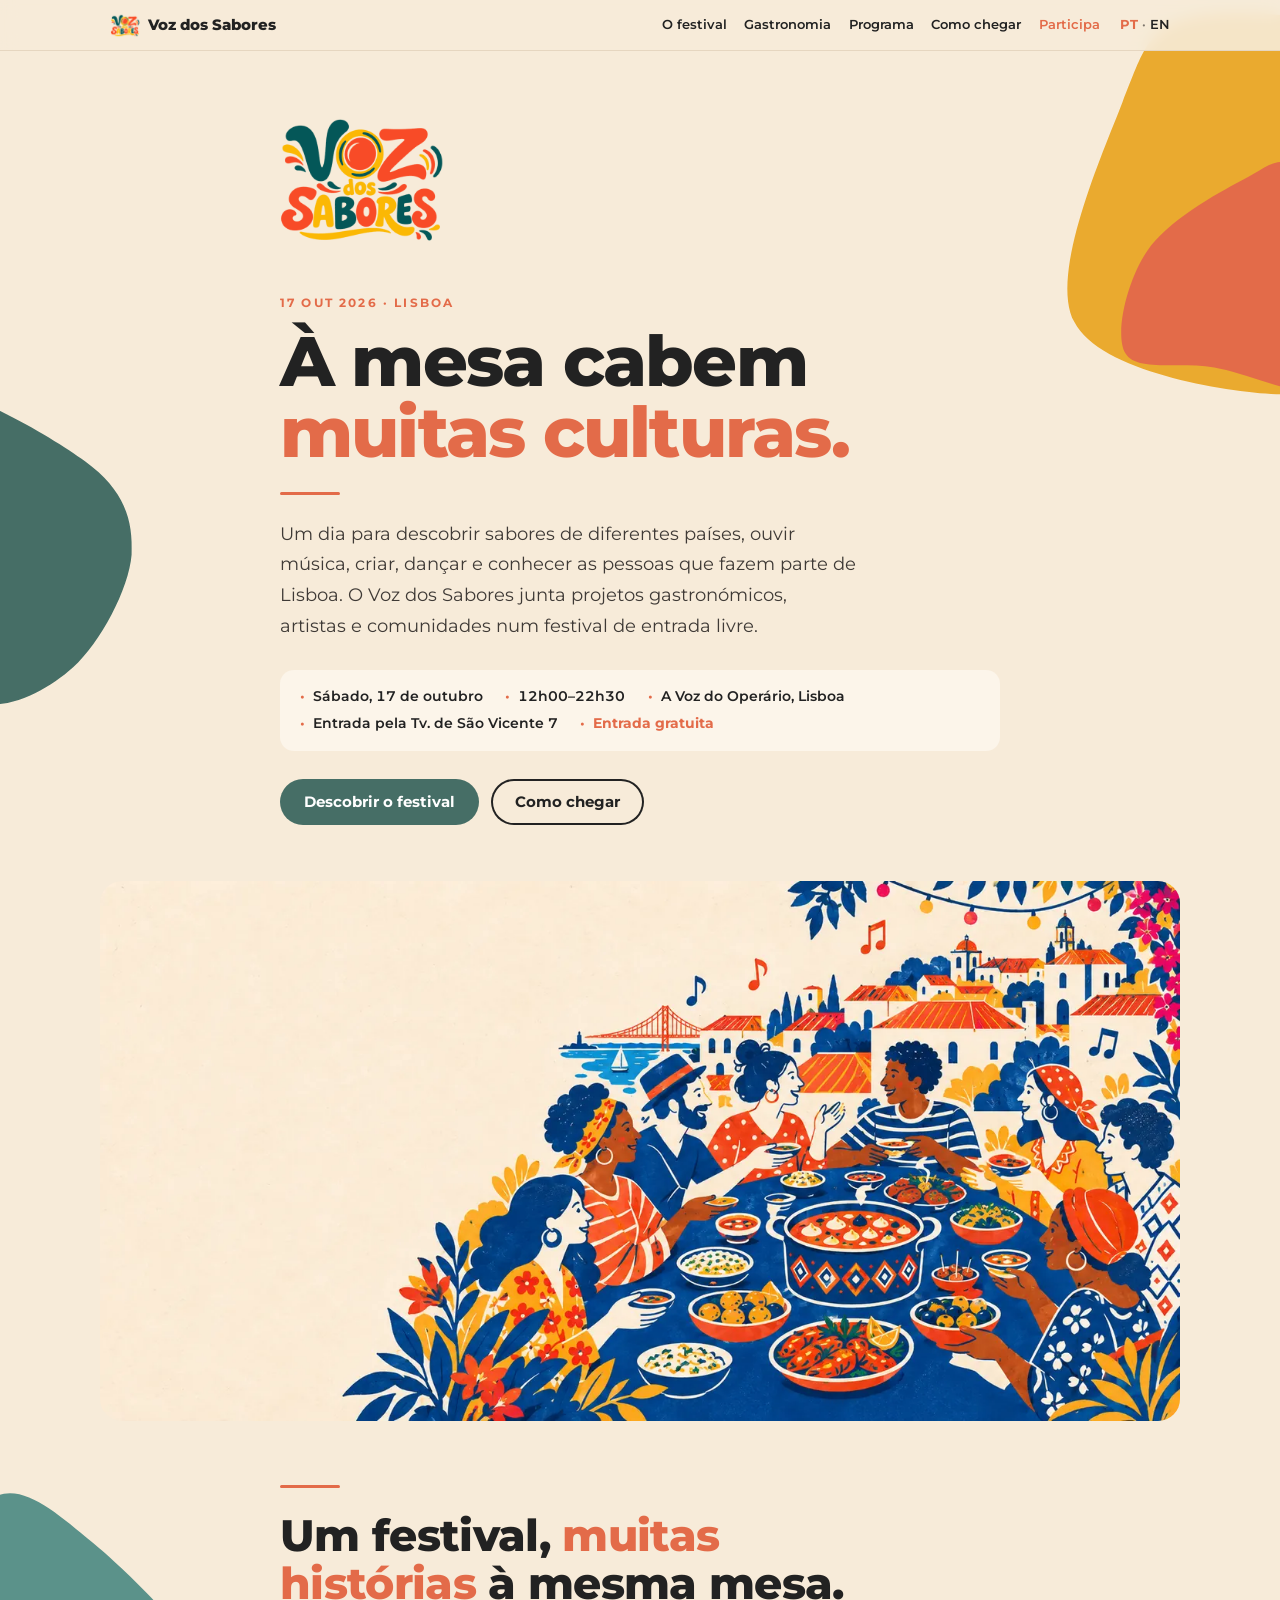
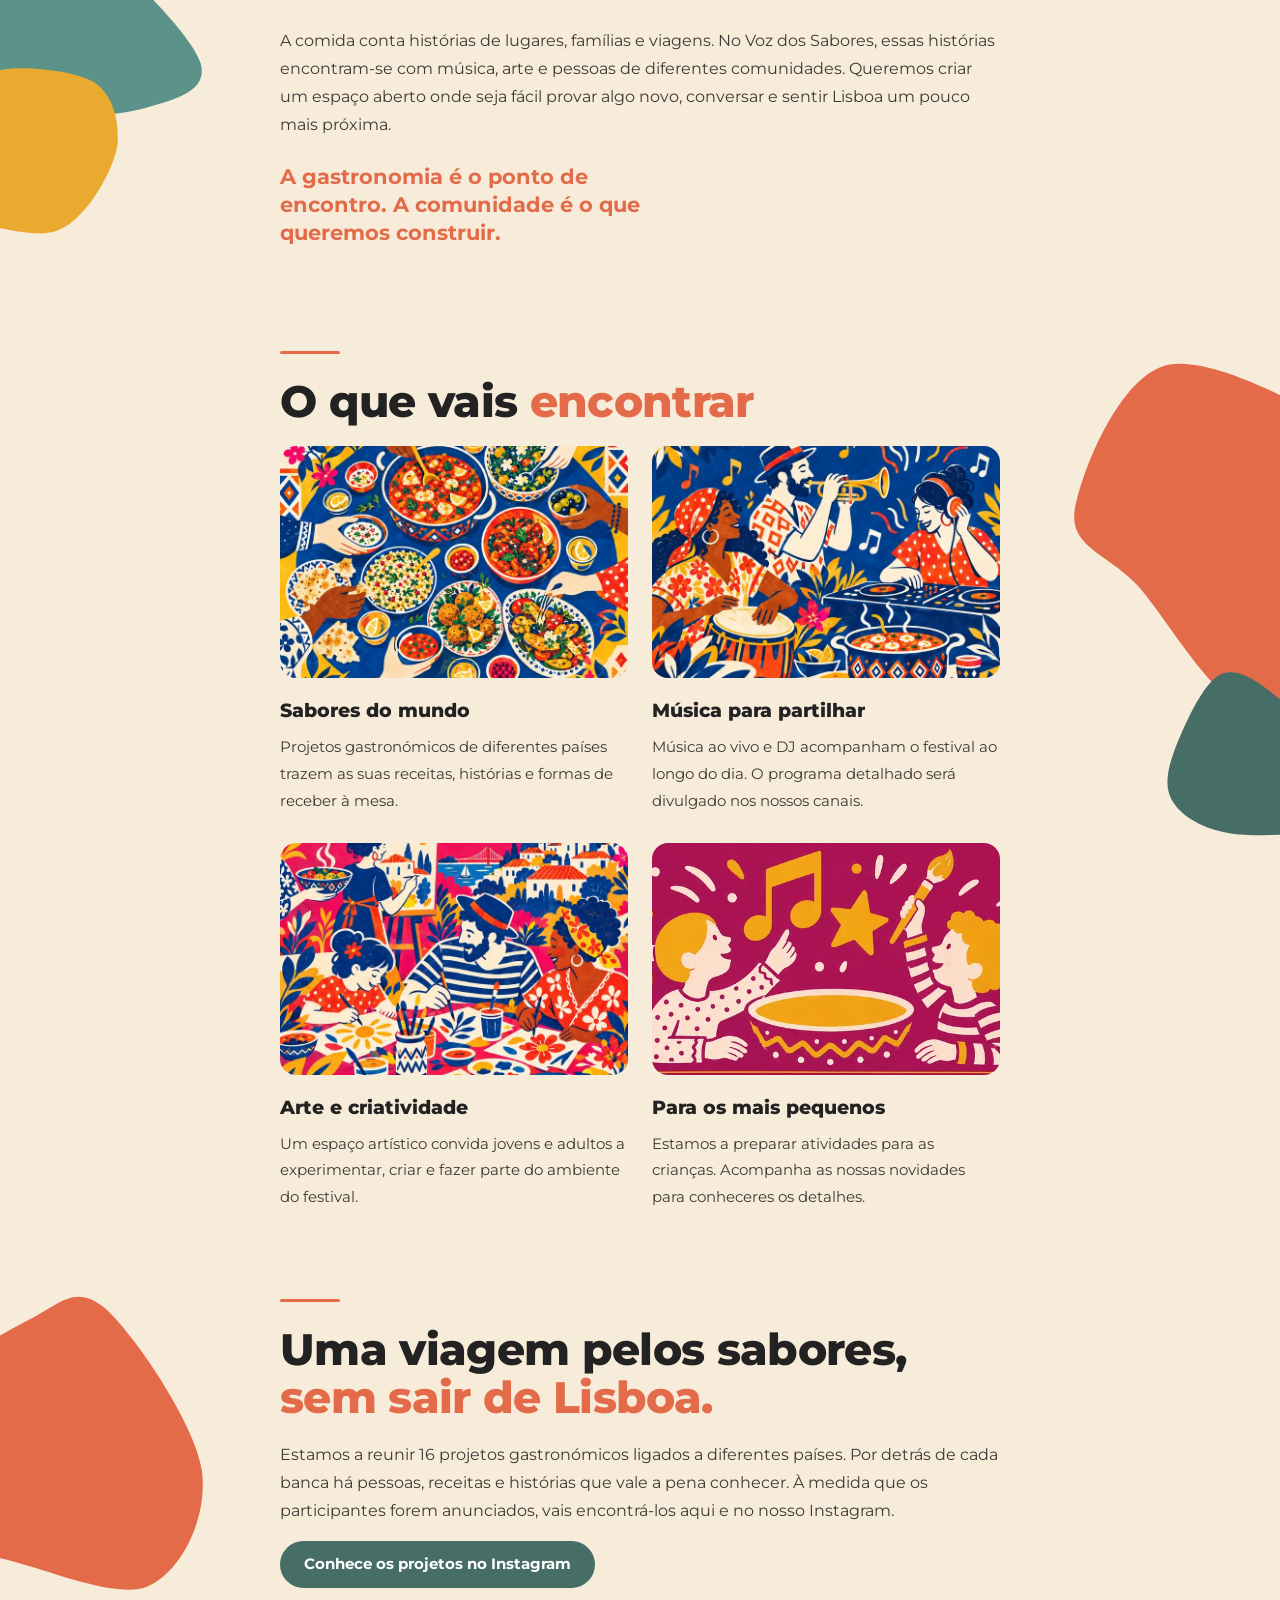
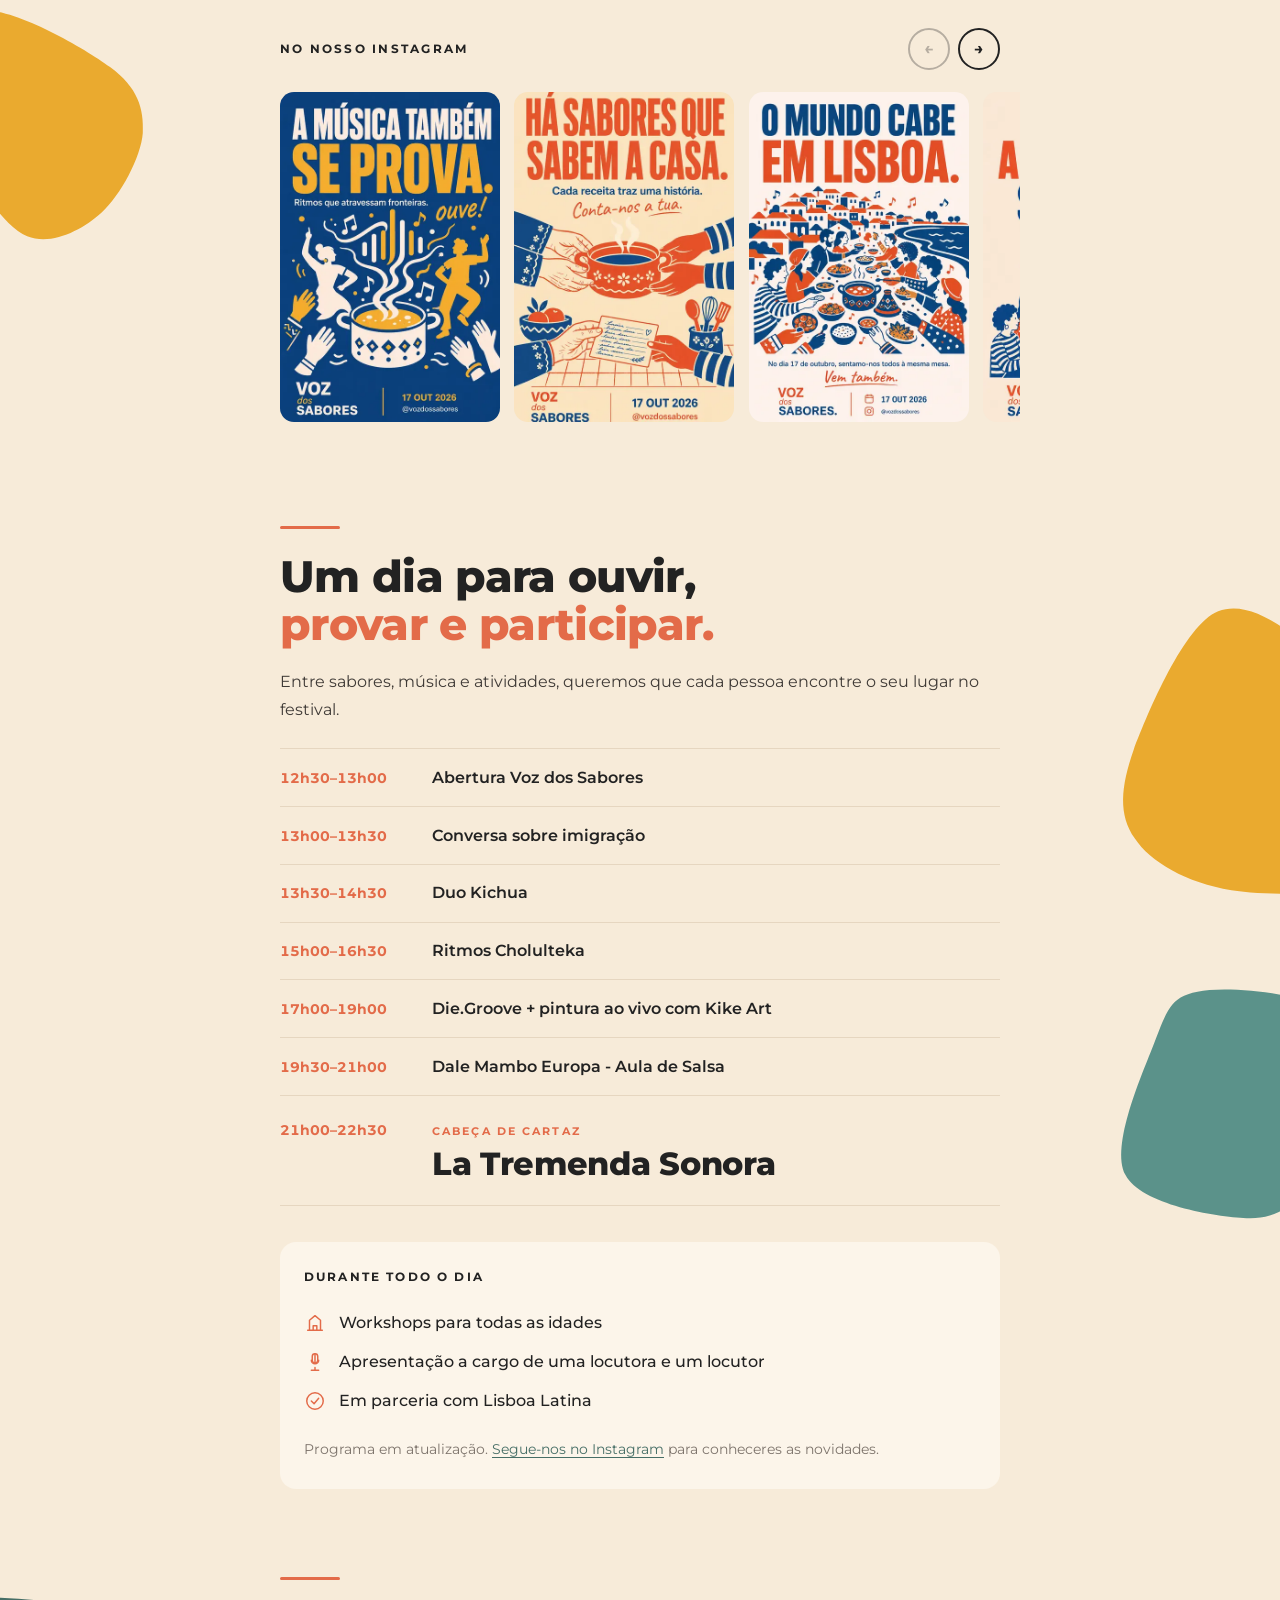
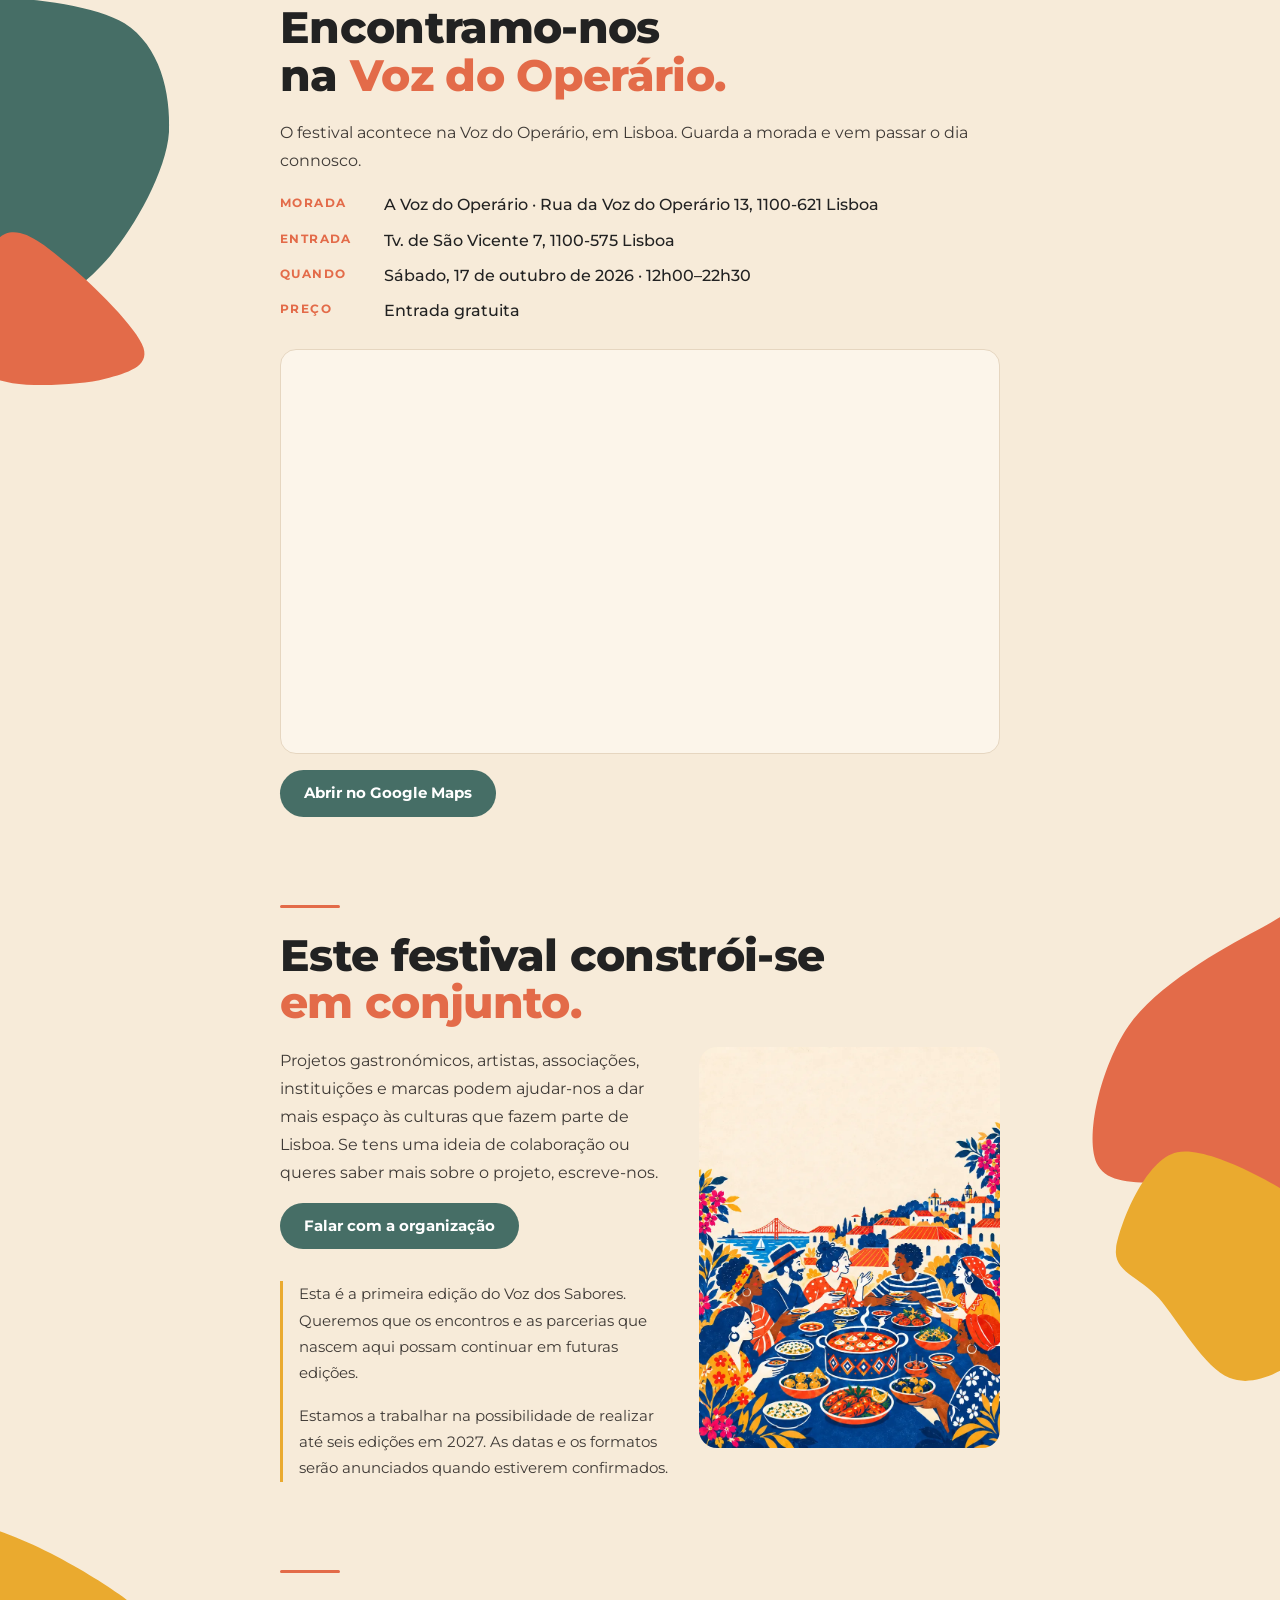
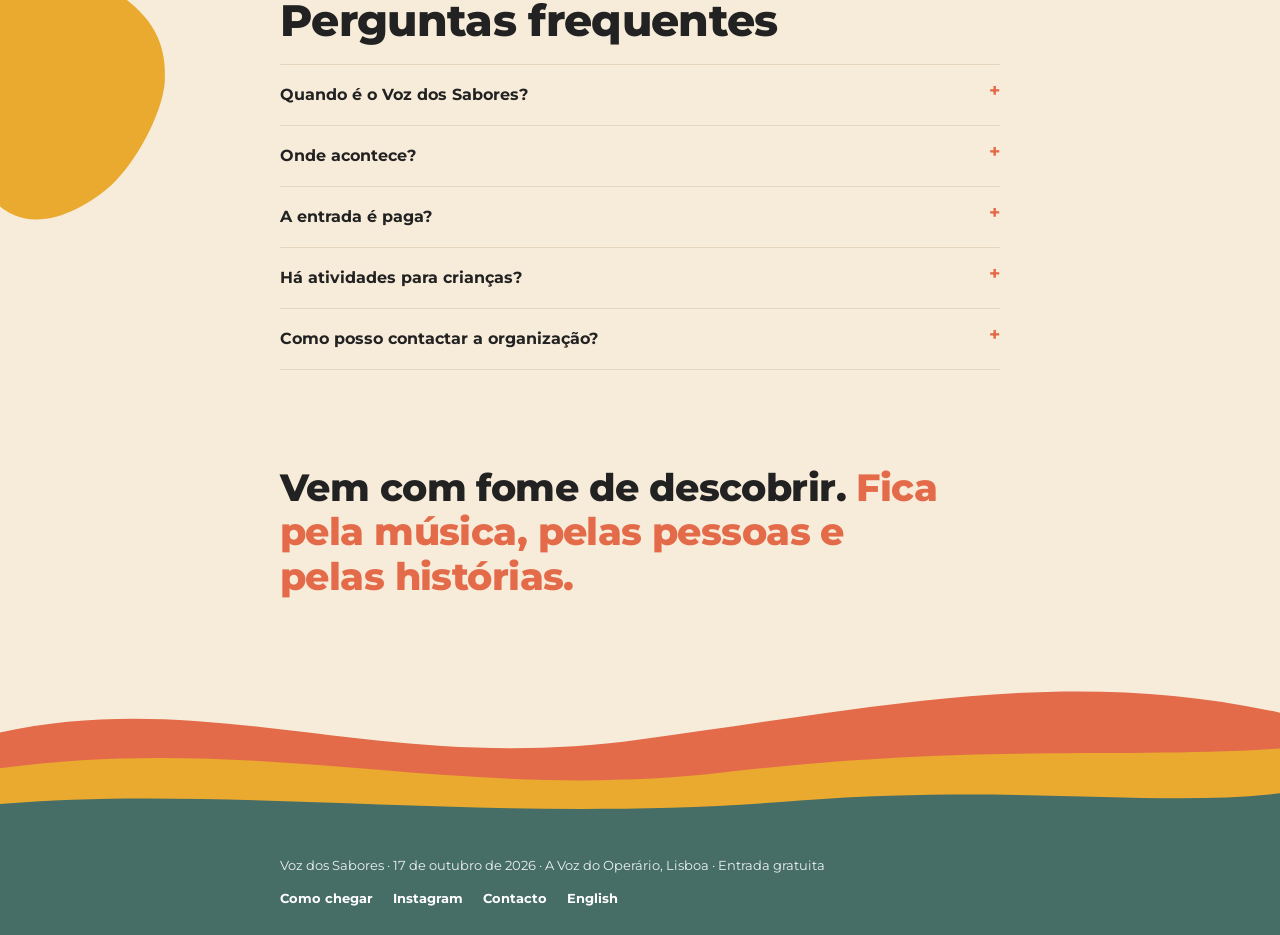
==== commit b967079b: "Update event timeline with new activities" ====
--- a/index.html
+++ b/index.html
@@ -195,18 +195,15 @@
     <h2>Um dia para ouvir, <span class="hl">provar e participar.</span></h2>
     <p>Entre sabores, música e atividades, queremos que cada pessoa encontre o seu lugar no festival.</p>
 
-    <ol class="timeline">
-      <li><span class="t">12h30–13h00</span><span class="a">Abertura Voz dos Sabores</span></li>
-      <li><span class="t">13h00–13h30</span><span class="a">Conversa sobre imigração</span></li>
-      <li><span class="t">13h30–14h30</span><span class="a">Duo Kichua</span></li>
-      <li class="ambient"><span class="t">14h30–15h00</span><span class="a">Música ambiente</span></li>
-      <li><span class="t">15h00–16h30</span><span class="a">Ritmos Cholulteka</span></li>
-      <li class="ambient"><span class="t">16h30–17h00</span><span class="a">Música ambiente</span></li>
-      <li><span class="t">17h00–19h00</span><span class="a">Die.Groove + pintura ao vivo</span></li>
-      <li><span class="t">19h00–19h30</span><span class="a">Leilão da obra pintada ao vivo, com música ambiente</span></li>
-      <li><span class="t">19h30–21h00</span><span class="a">Gadiel Salsa</span></li>
-      <li class="headliner"><span class="t">21h00–22h30</span><span class="a"><small>Cabeça de cartaz</small>La Tremenda Sonora</span></li>
-    </ol>
+<ol class="timeline">
+  <li><span class="t">12h30–13h00</span><span class="a">Abertura Voz dos Sabores</span></li>
+  <li><span class="t">13h00–13h30</span><span class="a">Conversa sobre imigração</span></li>
+  <li><span class="t">13h30–14h30</span><span class="a">Duo Kichua</span></li>
+  <li><span class="t">15h00–16h30</span><span class="a">Ritmos Cholulteka</span></li>
+  <li><span class="t">17h00–19h00</span><span class="a">Die.Groove + pintura ao vivo com Kike Art</span></li>
+  <li><span class="t">19h30–21h00</span><span class="a">Dale Mambo Europa - Aula de Salsa</span></li>
+  <li class="headliner"><span class="t">21h00–22h30</span><span class="a"><small>Cabeça de cartaz</small>La Tremenda Sonora</span></li>
+</ol>
 
     <div class="allday">
       <h3>Durante todo o dia</h3>
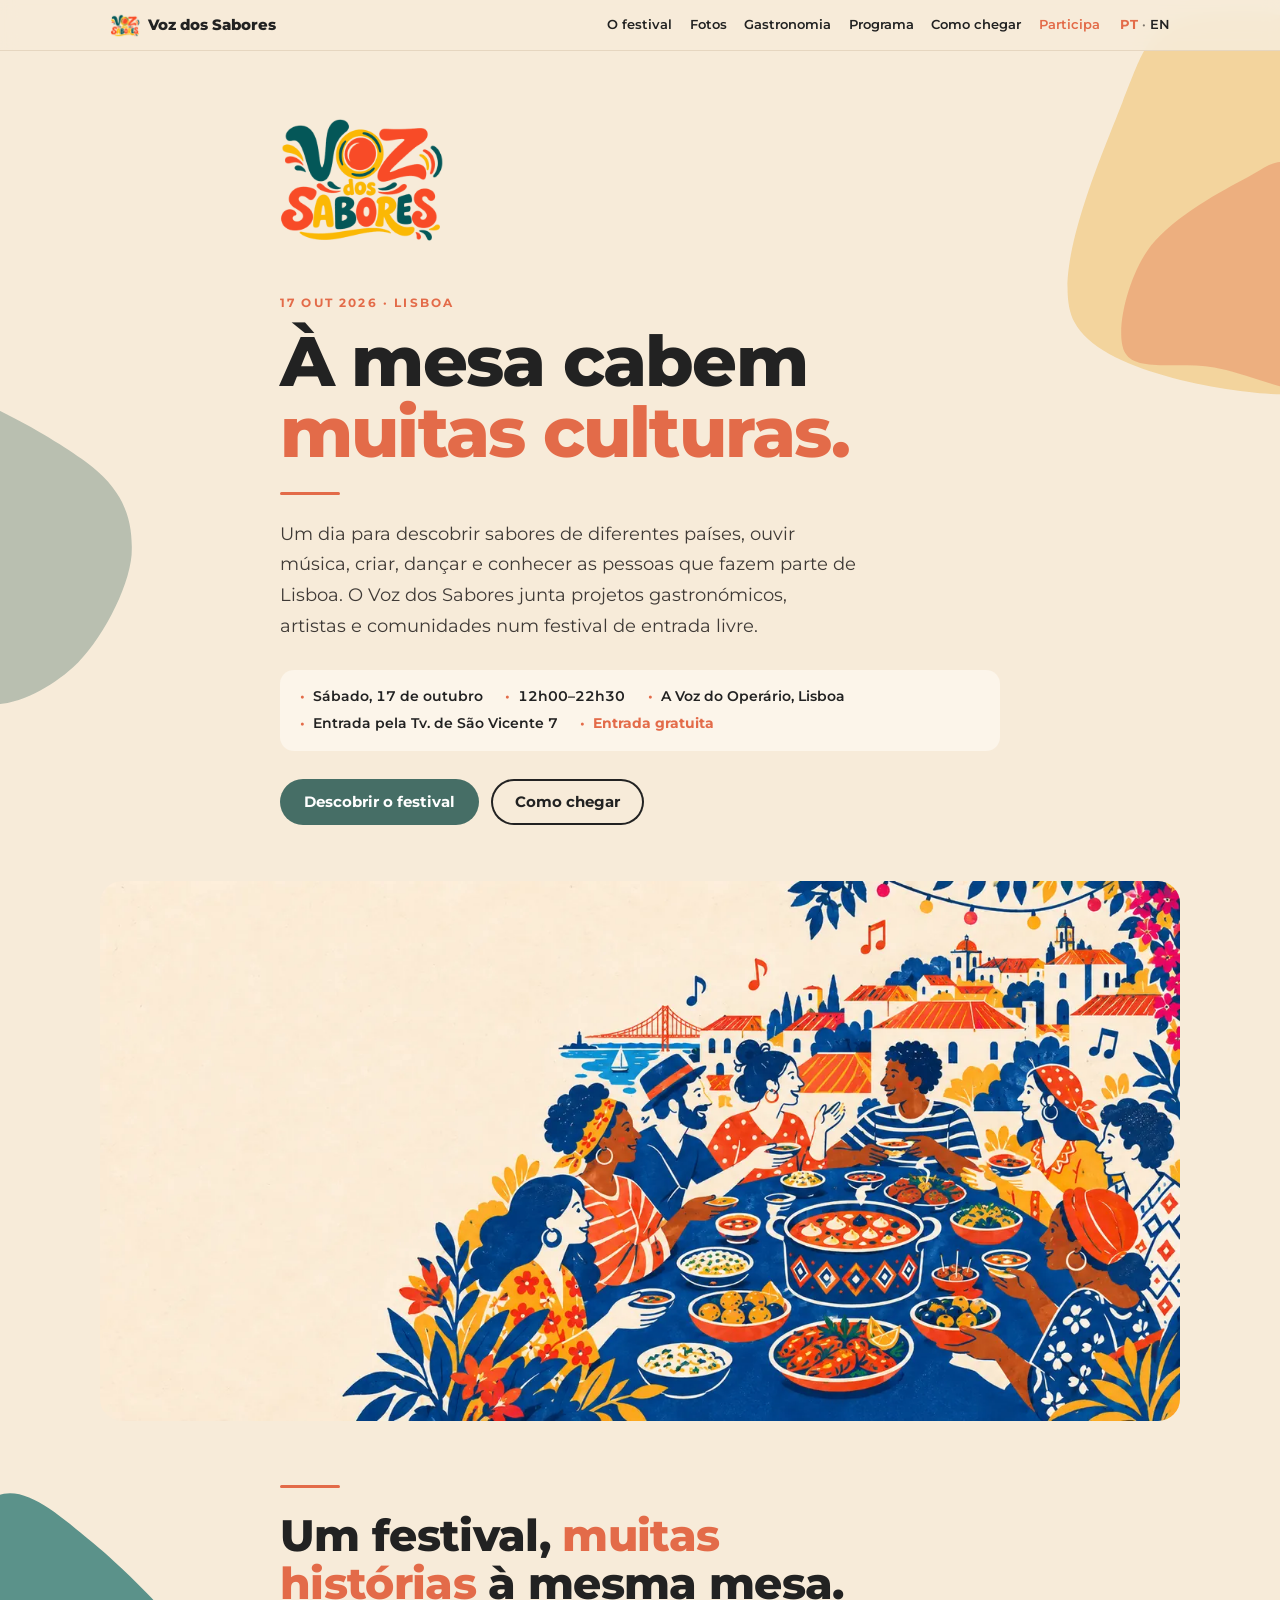
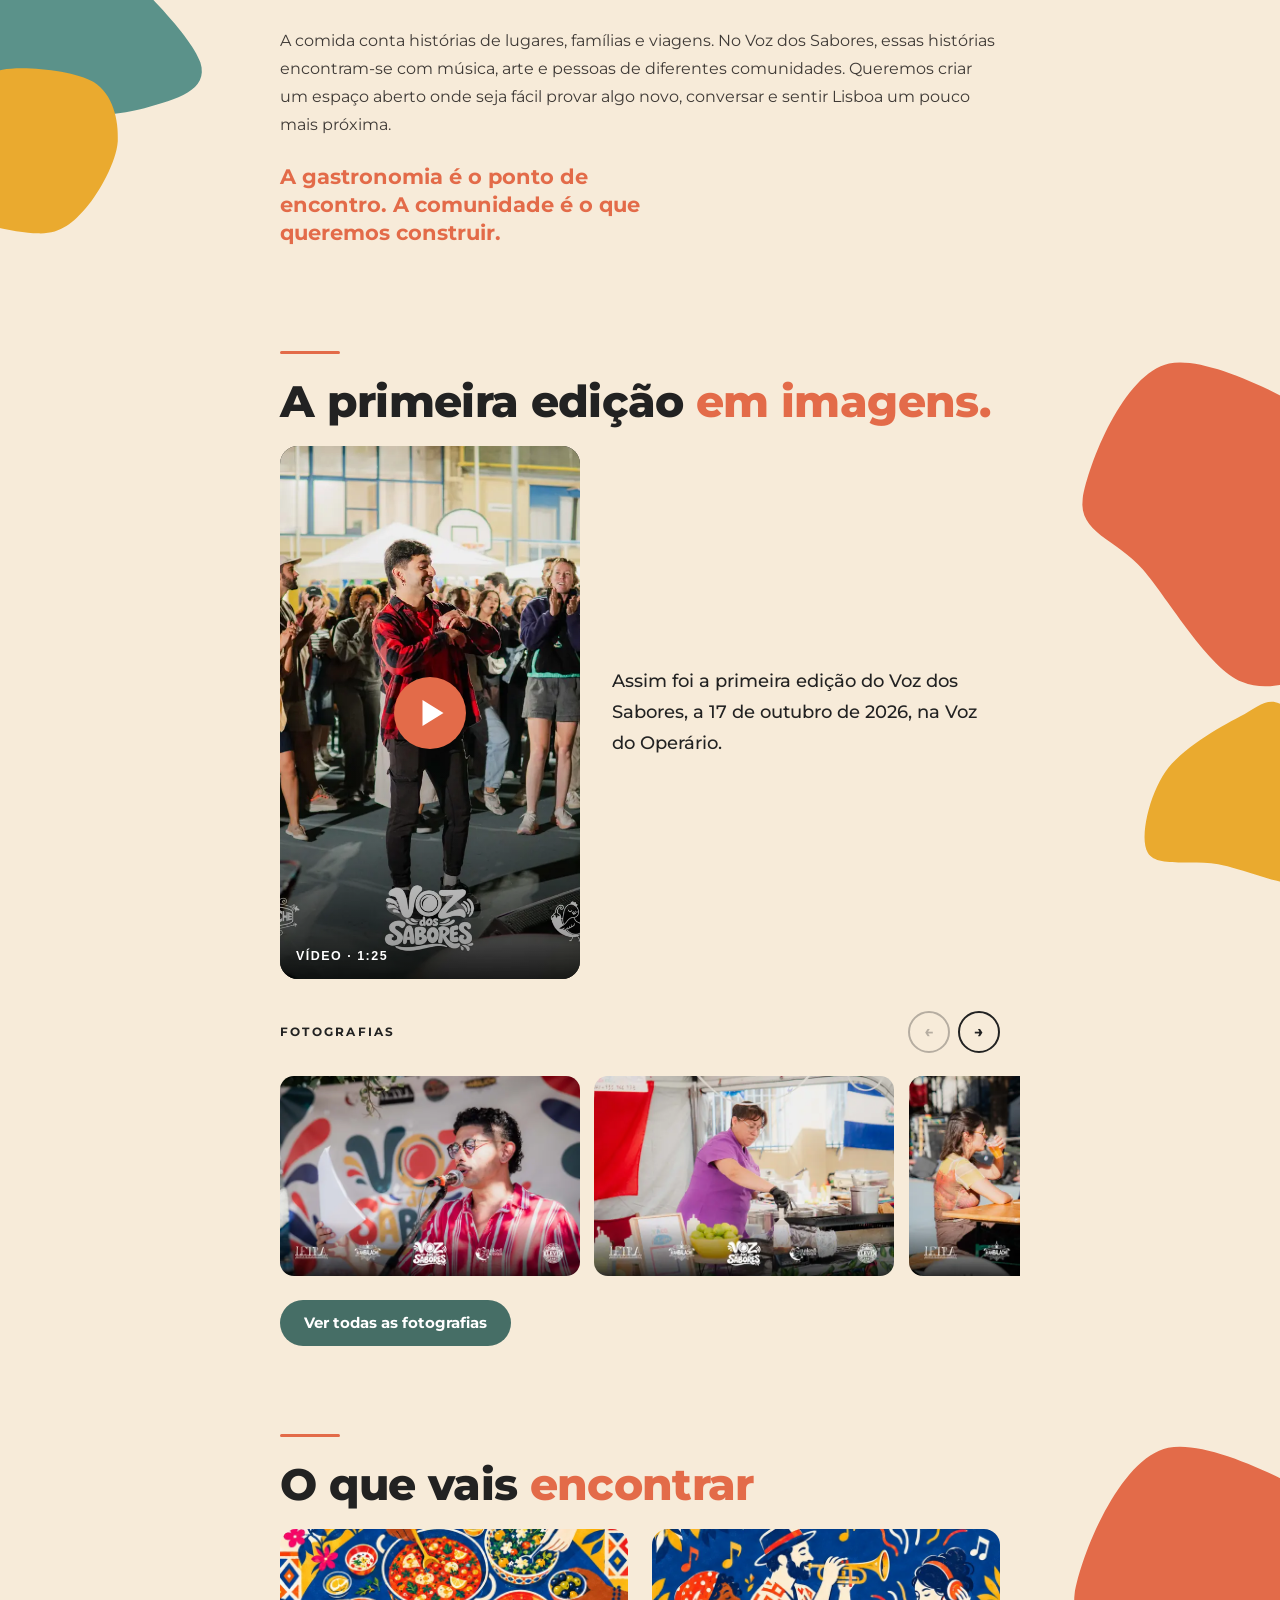
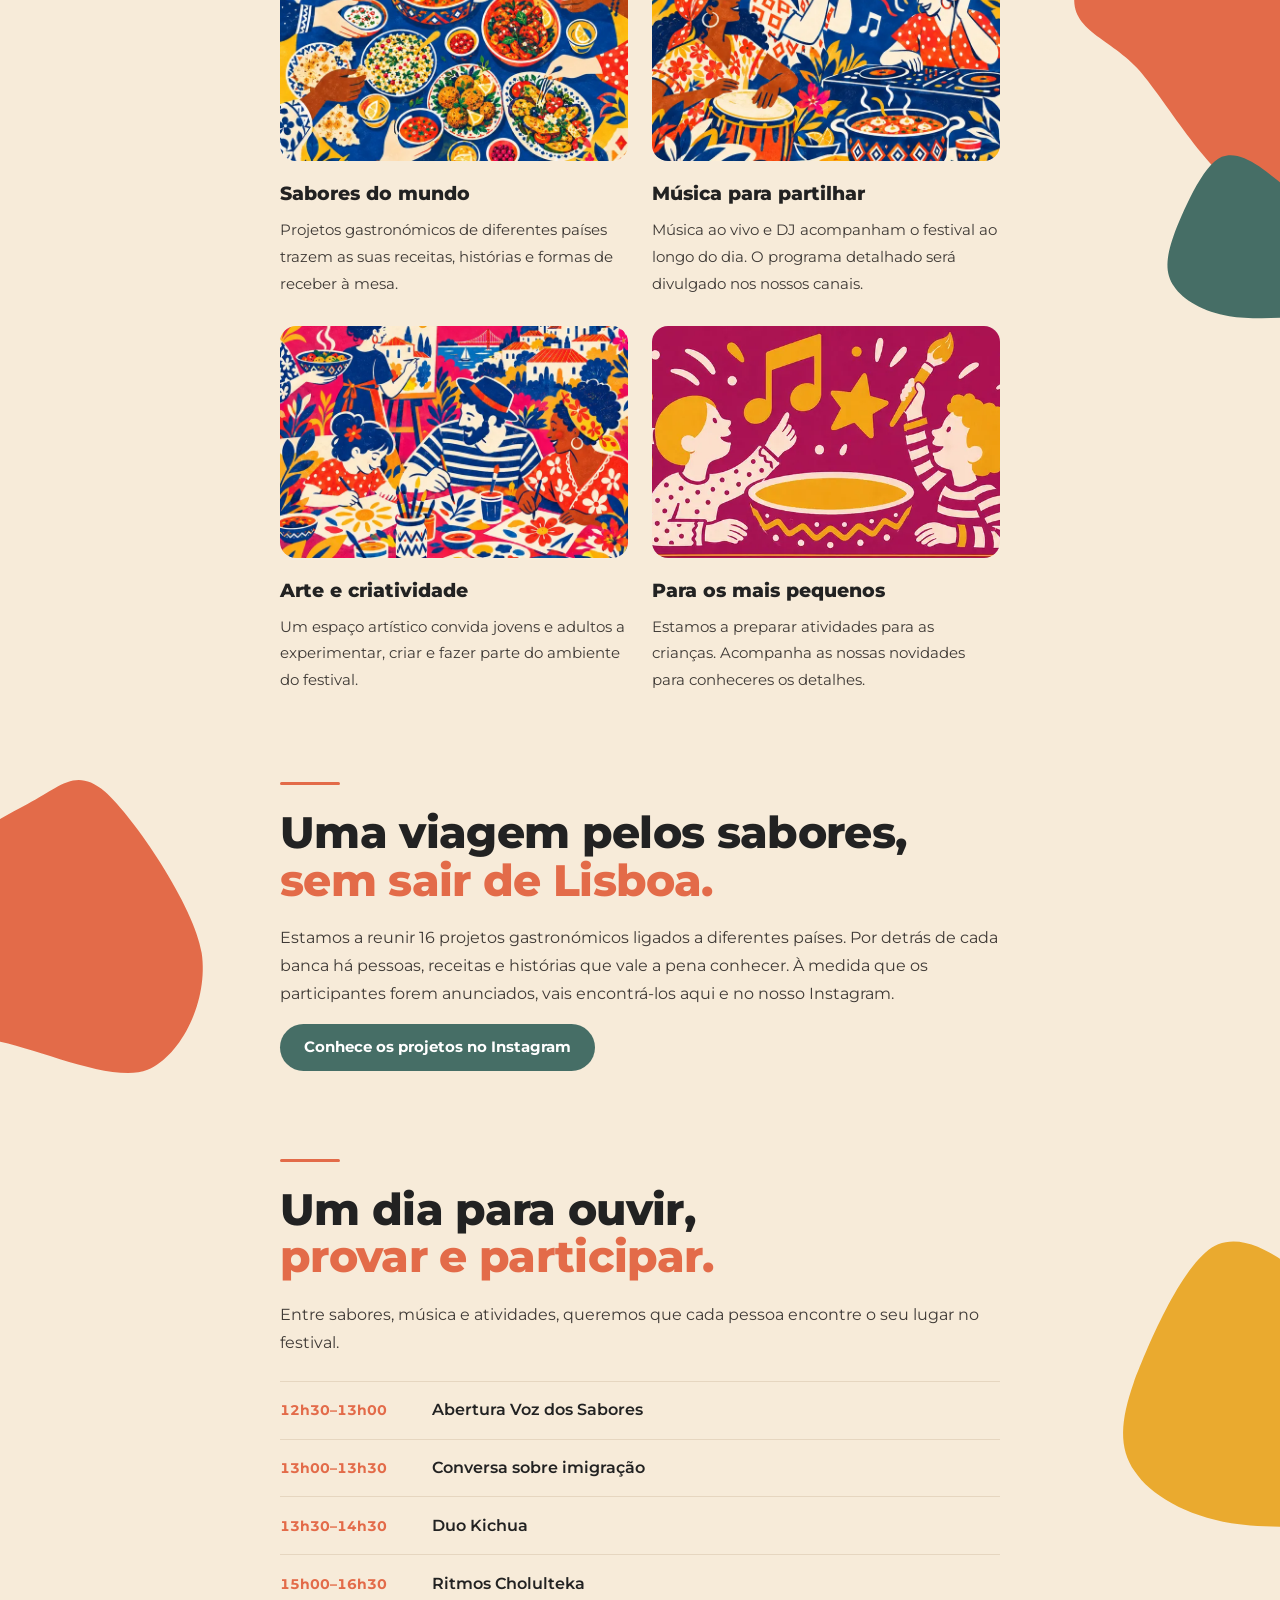
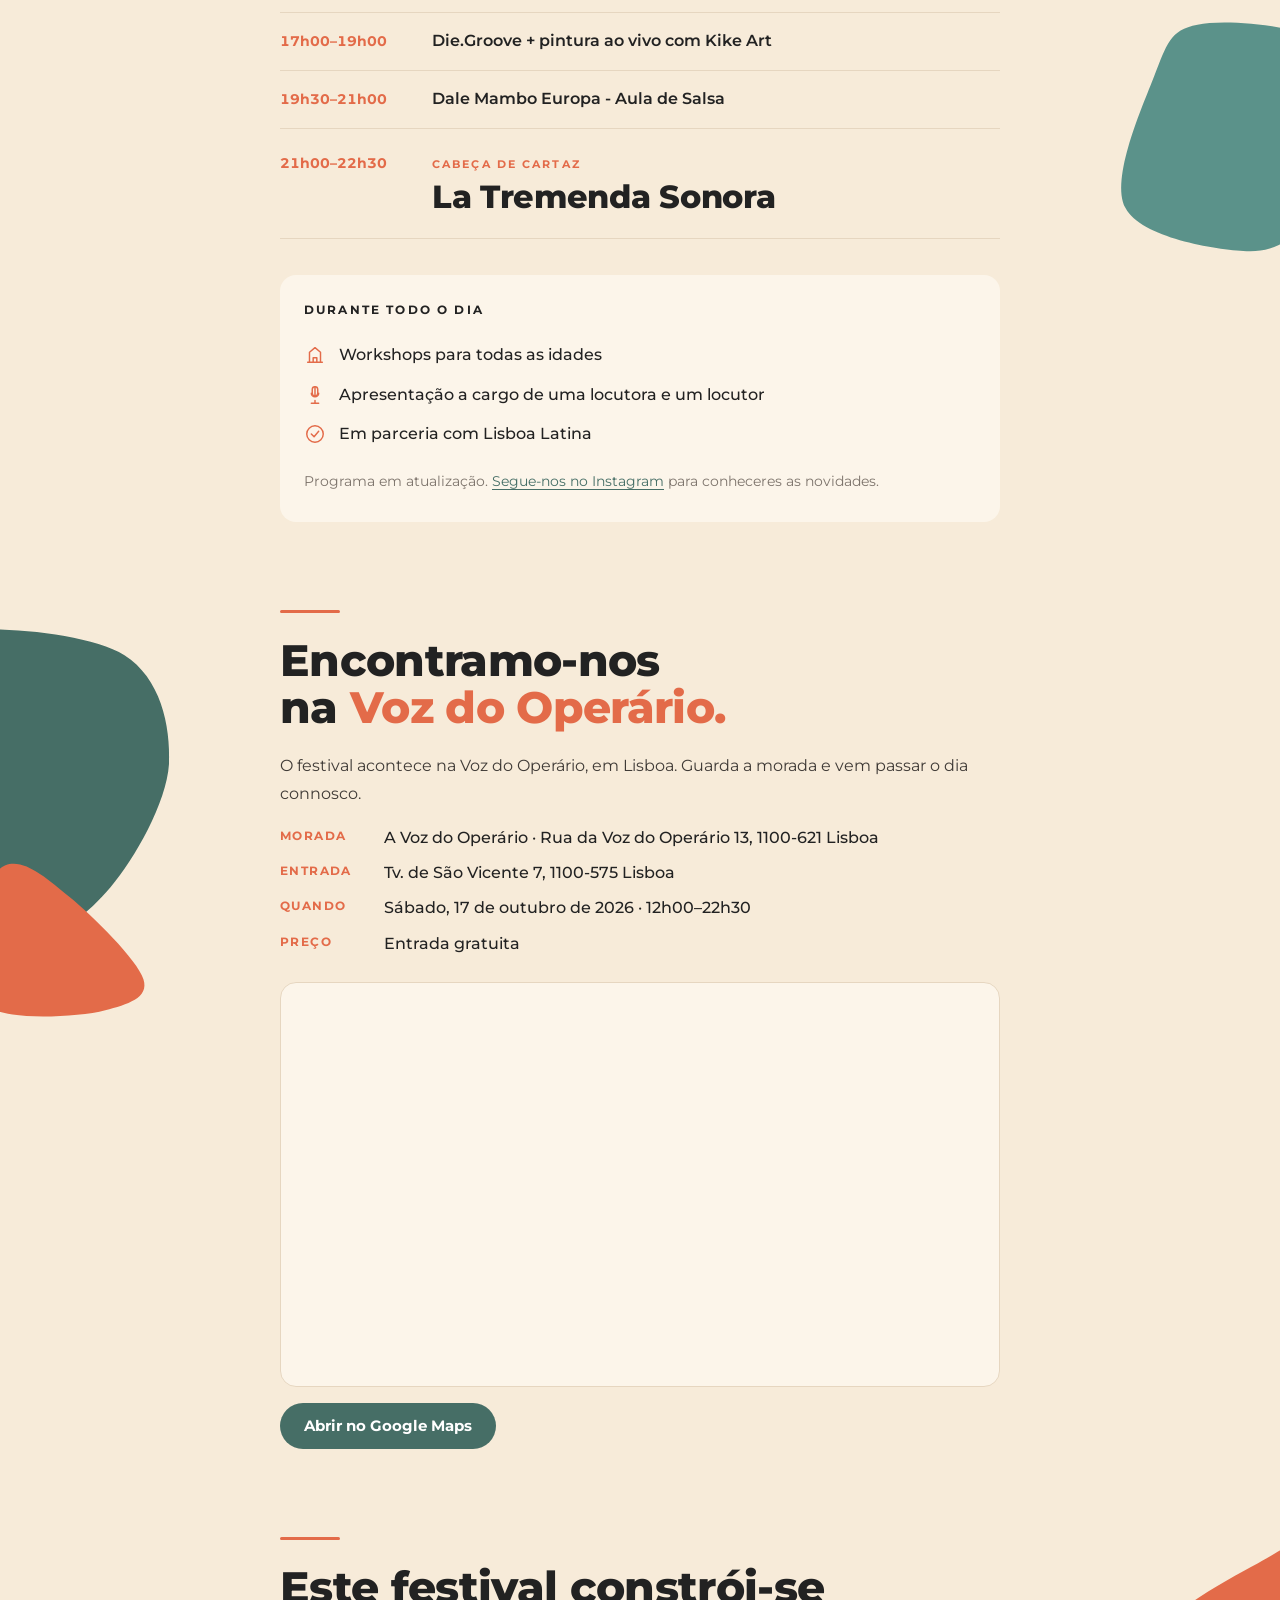
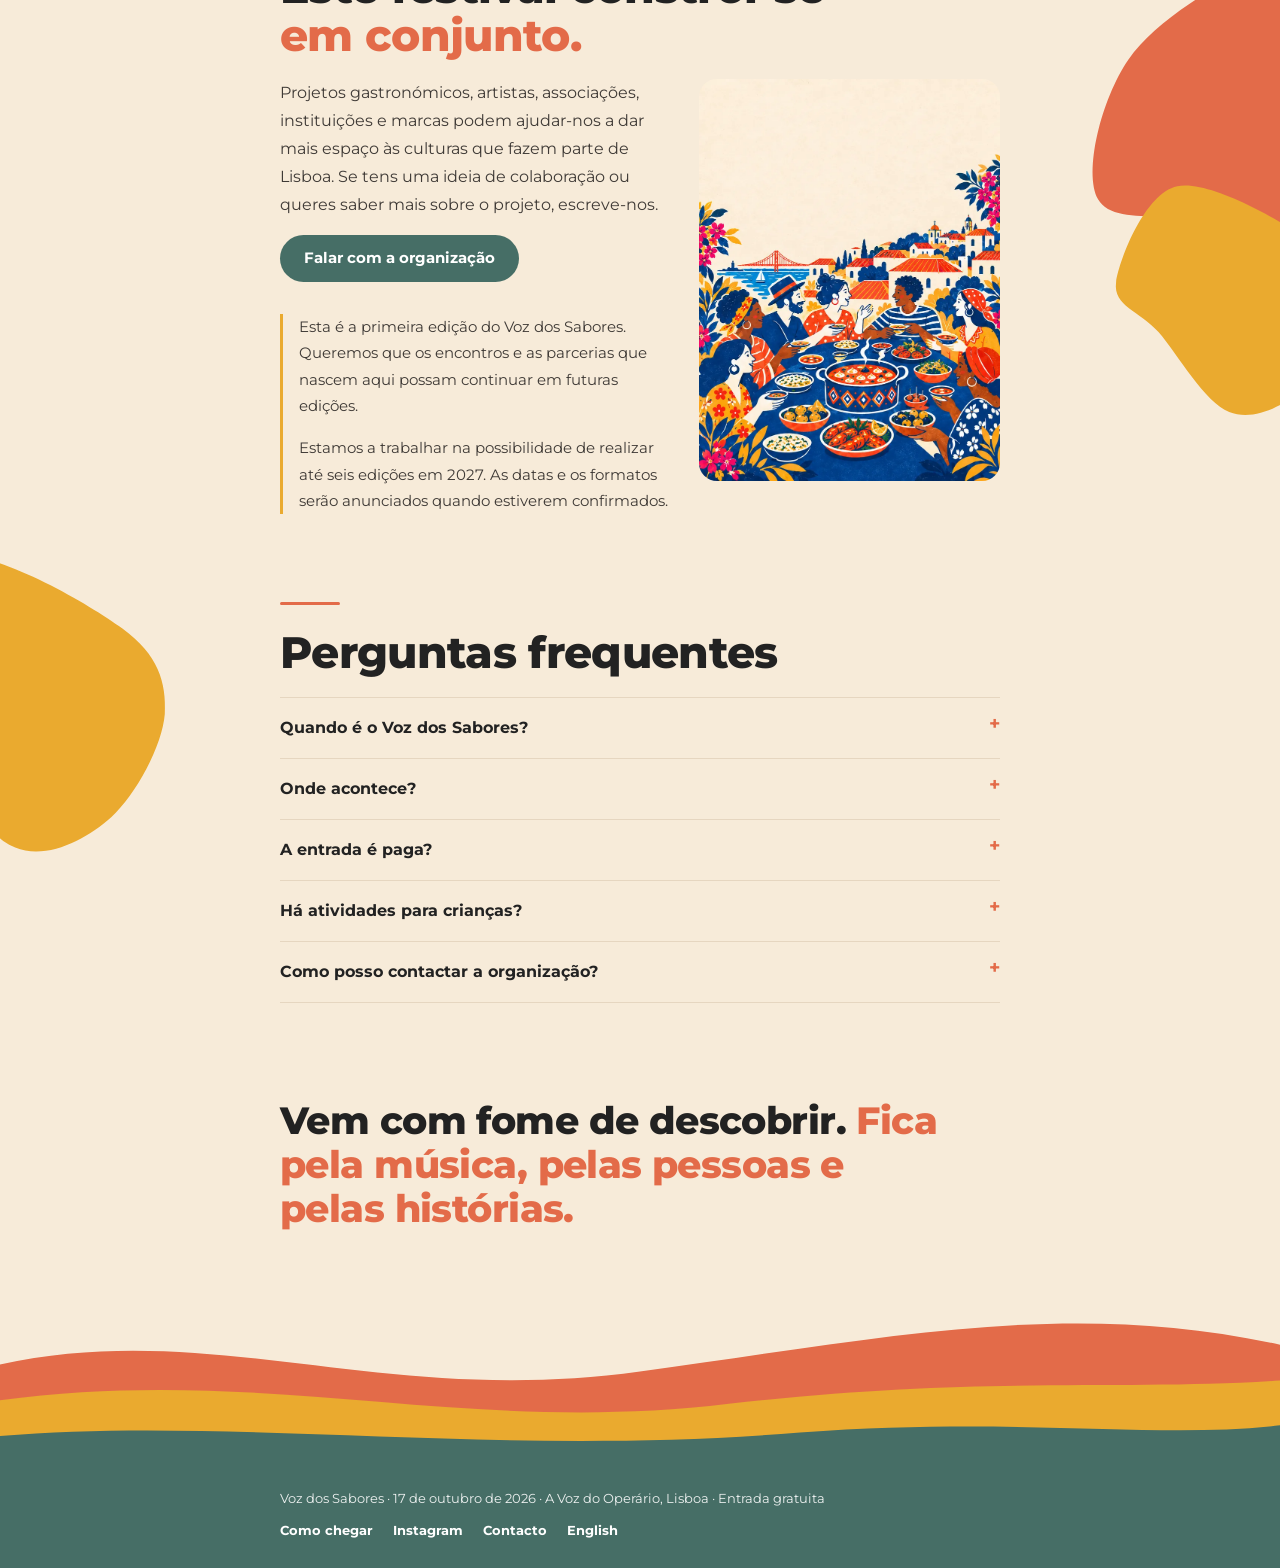
==== commit b9ab3d09: "Fotografias da primeira edição, galeria e vídeo do Vimeo Co-Authored-By: Claude Opus 5.5 <noreply@an" ====
--- a/index.html
+++ b/index.html
@@ -20,6 +20,8 @@
   <link rel="stylesheet" href="style.css">
   <script>document.documentElement.classList.add('js')</script>
   <script src="main.js" defer></script>
+  <!-- Estatísticas de visitas (GoatCounter: sem cookies, sem aviso de cookies) -->
+  <script data-goatcounter="https://vozdossabores.goatcounter.com/count" async src="//gc.zgo.at/count.js"></script>
 </head>
 <body>
 
@@ -43,12 +45,13 @@
     <a class="brand" href="#inicio"><img src="img/favicon.png" width="30" height="31" alt="">Voz dos Sabores</a>
     <ul>
       <li><a href="#festival">O festival</a></li>
+      <li><a href="#fotos">Fotos</a></li>
       <li><a href="#gastronomia">Gastronomia</a></li>
       <li><a href="#programa">Programa</a></li>
       <li><a href="#como-chegar">Como chegar</a></li>
       <li><a href="#participa">Participa</a></li>
     </ul>
-    <p class="lang"><strong>PT</strong> · <a href="en/" hreflang="en" lang="en">EN</a></p>
+    <p class="lang"><strong>PT</strong> · <a data-goatcounter-click="idioma-en" href="en/" hreflang="en" lang="en">EN</a></p>
   </div>
 </nav>
 
@@ -77,8 +80,8 @@
     </ul>
 
     <div class="actions">
-      <a class="btn" href="#encontrar">Descobrir o festival</a>
-      <a class="btn btn-ghost" href="#como-chegar">Como chegar</a>
+      <a data-goatcounter-click="botao-descobrir" class="btn" href="#encontrar">Descobrir o festival</a>
+      <a data-goatcounter-click="botao-como-chegar" class="btn btn-ghost" href="#como-chegar">Como chegar</a>
     </div>
   </header>
 
@@ -97,6 +100,55 @@
     <h2>Um festival, <span class="hl">muitas histórias</span> à mesma mesa.</h2>
     <p>A comida conta histórias de lugares, famílias e viagens. No Voz dos Sabores, essas histórias encontram-se com música, arte e pessoas de diferentes comunidades. Queremos criar um espaço aberto onde seja fácil provar algo novo, conversar e sentir Lisboa um pouco mais próxima.</p>
     <p class="motto">A gastronomia é o ponto de encontro. A comunidade é o que queremos construir.</p>
+  </section>
+
+
+  <!-- 2b. FOTOGRAFIAS E VÍDEO (a seleção de fotos é gerada por scripts/fotos.py) -->
+  <section class="wrap" id="fotos">
+  <div class="deco" aria-hidden="true">
+    <span class="blob r c-coral" style="--s:24rem;--t:3rem;--max:220px;--k:0.8"><svg><use href="#s2"/></svg></span>
+    <span class="blob r c-mostarda desk" style="--s:15rem;--t:24rem;--max:160px;--k:1.1"><svg><use href="#s3"/></svg></span>
+  </div>
+    <hr class="rule">
+    <h2>A primeira edição <span class="hl">em imagens.</span></h2>
+    <div class="media-intro">
+      <div class="video" data-vimeo="1237953592" data-title="Voz dos Sabores · primeira edição">
+        <button type="button" class="video-play" aria-label="Ver o vídeo da primeira edição (1 min 25 s)" data-goatcounter-click="video-play">
+          <img src="img/fotos/video-poster.webp" width="540" height="960" alt="" loading="lazy" decoding="async">
+          <span class="play-icon" aria-hidden="true"></span>
+          <span class="video-label">Vídeo · 1:25</span>
+        </button>
+        <noscript><a href="https://vimeo.com/1237953592">Ver o vídeo no Vimeo</a></noscript>
+      </div>
+      <p class="media-text">Assim foi a primeira edição do Voz dos Sabores, a 17 de outubro de 2026, na Voz do Operário.</p>
+    </div>
+
+    <div class="gallery photos">
+      <div class="gallery-head">
+        <h3>Fotografias</h3>
+        <div class="gallery-nav">
+          <button type="button" data-dir="-1" aria-label="Anterior">←</button>
+          <button type="button" data-dir="1" aria-label="Seguinte">→</button>
+        </div>
+      </div>
+      <ul class="strip" tabindex="0" aria-label="Fotografias do festival" data-gallery>
+        <!-- DESTAQUES:START -->
+        <li><a href="img/fotos/full/MGP05029.webp" data-lightbox data-w="1800" data-h="1200"><img src="img/fotos/thumb/MGP05029.webp" width="640" height="427" loading="lazy" decoding="async" alt="Apresentador ao microfone em frente ao painel do festival"></a></li>
+        <li><a href="img/fotos/full/MGP05055.webp" data-lightbox data-w="1800" data-h="1200"><img src="img/fotos/thumb/MGP05055.webp" width="640" height="427" loading="lazy" decoding="async" alt="Cozinheira a preparar comida numa banca"></a></li>
+        <li><a href="img/fotos/full/MGP05107.webp" data-lightbox data-w="1800" data-h="1200"><img src="img/fotos/thumb/MGP05107.webp" width="640" height="427" loading="lazy" decoding="async" alt="Pessoas a comer e a conversar à mesa"></a></li>
+        <li><a href="img/fotos/full/MGP05166.webp" data-lightbox data-w="1800" data-h="1200"><img src="img/fotos/thumb/MGP05166.webp" width="640" height="427" loading="lazy" decoding="async" alt="Dois cozinheiros na sua banca"></a></li>
+        <li><a href="img/fotos/full/MGP05189.webp" data-lightbox data-w="1800" data-h="1200"><img src="img/fotos/thumb/MGP05189.webp" width="640" height="427" loading="lazy" decoding="async" alt="Doces numa banca, com os preços em quadros de giz"></a></li>
+        <li><a href="img/fotos/full/MGP05214.webp" data-lightbox data-w="1800" data-h="1200"><img src="img/fotos/thumb/MGP05214.webp" width="640" height="427" loading="lazy" decoding="async" alt="DJ a atuar"></a></li>
+        <li><a href="img/fotos/full/MGP05237.webp" data-lightbox data-w="1800" data-h="1200"><img src="img/fotos/thumb/MGP05237.webp" width="640" height="427" loading="lazy" decoding="async" alt="Músico a tocar trompete"></a></li>
+        <li><a href="img/fotos/full/MGP05258.webp" data-lightbox data-w="1200" data-h="1800"><img src="img/fotos/thumb/MGP05258.webp" width="427" height="640" loading="lazy" decoding="async" alt="Pintura ao vivo de uma taça"></a></li>
+        <li><a href="img/fotos/full/MGP05338.webp" data-lightbox data-w="1800" data-h="1200"><img src="img/fotos/thumb/MGP05338.webp" width="640" height="427" loading="lazy" decoding="async" alt="Colheres de madeira pintadas à mão"></a></li>
+        <li><a href="img/fotos/full/MGP05377.webp" data-lightbox data-w="1800" data-h="1200"><img src="img/fotos/thumb/MGP05377.webp" width="640" height="427" loading="lazy" decoding="async" alt="Público sentado às mesas partilhadas"></a></li>
+        <li><a href="img/fotos/full/MGP05454.webp" data-lightbox data-w="1800" data-h="1200"><img src="img/fotos/thumb/MGP05454.webp" width="640" height="427" loading="lazy" decoding="async" alt="Cantor a animar o público"></a></li>
+        <li><a href="img/fotos/full/MGP05496.webp" data-lightbox data-w="1800" data-h="1200"><img src="img/fotos/thumb/MGP05496.webp" width="640" height="427" loading="lazy" decoding="async" alt="Público a dançar à noite"></a></li>
+        <!-- DESTAQUES:END -->
+      </ul>
+      <a class="btn" href="galeria/" data-goatcounter-click="ver-galeria">Ver todas as fotografias</a>
+    </div>
   </section>
 
   <!-- 3. O QUE VAIS ENCONTRAR -->
@@ -154,32 +206,7 @@
     </ul>
     -->
 
-    <a class="btn" href="https://www.instagram.com/vozdossabores/" target="_blank" rel="noopener">Conhece os projetos no Instagram</a>
-
-    <!-- GALERIA DO INSTAGRAM: para mudar, troque os ficheiros em img/instagram/ -->
-    <div class="gallery">
-      <div class="gallery-head">
-        <h3>No nosso Instagram</h3>
-        <div class="gallery-nav">
-          <button type="button" data-dir="-1" aria-label="Anterior">←</button>
-          <button type="button" data-dir="1" aria-label="Seguinte">→</button>
-        </div>
-      </div>
-      <ul class="strip" tabindex="0" aria-label="Publicações do Instagram">
-        <li><a href="https://www.instagram.com/vozdossabores/" target="_blank" rel="noopener"><img src="img/instagram/a-musica-tambem-se-prova.webp" width="480" height="720" loading="lazy" alt="Cartaz do Instagram: «A música também se prova.»"></a></li>
-        <li><a href="https://www.instagram.com/vozdossabores/" target="_blank" rel="noopener"><img src="img/instagram/ha-sabores-que-sabem-a-casa.webp" width="480" height="720" loading="lazy" alt="Cartaz do Instagram: «Há sabores que sabem a casa.»"></a></li>
-        <li><a href="https://www.instagram.com/vozdossabores/" target="_blank" rel="noopener"><img src="img/instagram/o-mundo-cabe-em-lisboa.webp" width="480" height="720" loading="lazy" alt="Cartaz do Instagram: «O mundo cabe em Lisboa.»"></a></li>
-        <li><a href="https://www.instagram.com/vozdossabores/" target="_blank" rel="noopener"><img src="img/instagram/a-diferenca-senta-se-a-mesa.webp" width="480" height="720" loading="lazy" alt="Cartaz do Instagram: «Aqui, a diferença senta-se à mesa.»"></a></li>
-        <li><a href="https://www.instagram.com/vozdossabores/" target="_blank" rel="noopener"><img src="img/instagram/lisboa-fala-muitas-linguas.webp" width="480" height="720" loading="lazy" alt="Cartaz do Instagram: «Lisboa fala muitas línguas.»"></a></li>
-        <li><a href="https://www.instagram.com/vozdossabores/" target="_blank" rel="noopener"><img src="img/instagram/entra-com-fome.webp" width="480" height="720" loading="lazy" alt="Cartaz do Instagram: «Entra com fome. Sai com histórias.»"></a></li>
-        <li><a href="https://www.instagram.com/vozdossabores/" target="_blank" rel="noopener"><img src="img/instagram/um-prato-pode-levar-te-longe.webp" width="480" height="720" loading="lazy" alt="Cartaz do Instagram: «Um prato pode levar-te longe.»"></a></li>
-        <li><a href="https://www.instagram.com/vozdossabores/" target="_blank" rel="noopener"><img src="img/instagram/os-sabores-tem-rosto.webp" width="480" height="720" loading="lazy" alt="Cartaz do Instagram: «Os sabores têm rosto.»"></a></li>
-        <li><a href="https://www.instagram.com/vozdossabores/" target="_blank" rel="noopener"><img src="img/instagram/o-primeiro-ingrediente.webp" width="480" height="720" loading="lazy" alt="Cartaz do Instagram: «O primeiro ingrediente é a curiosidade.»"></a></li>
-        <li><a href="https://www.instagram.com/vozdossabores/" target="_blank" rel="noopener"><img src="img/instagram/lisboa-tem-mesa-marcada.webp" width="480" height="720" loading="lazy" alt="Cartaz do Instagram: «Lisboa tem mesa marcada.»"></a></li>
-        <li><a href="https://www.instagram.com/vozdossabores/" target="_blank" rel="noopener"><img src="img/instagram/vem-pelo-sabor.webp" width="480" height="720" loading="lazy" alt="Cartaz do Instagram: «Vem pelo sabor. Fica pelas pessoas.»"></a></li>
-        <li><a href="https://www.instagram.com/vozdossabores/" target="_blank" rel="noopener"><img src="img/instagram/outubro-esta-a-chegar.webp" width="480" height="720" loading="lazy" alt="Cartaz do Instagram: «Outubro está a chegar.»"></a></li>
-      </ul>
-    </div>
+    <a data-goatcounter-click="instagram-projetos" class="btn" href="https://www.instagram.com/vozdossabores/" target="_blank" rel="noopener">Conhece os projetos no Instagram</a>
   </section>
 
   <!-- 5. PROGRAMA
@@ -221,7 +248,7 @@
           Em parceria com Lisboa Latina
         </li>
       </ul>
-      <p class="note">Programa em atualização. <a href="https://www.instagram.com/vozdossabores/" target="_blank" rel="noopener">Segue-nos no Instagram</a> para conheceres as novidades.</p>
+      <p class="note">Programa em atualização. <a data-goatcounter-click="instagram" href="https://www.instagram.com/vozdossabores/" target="_blank" rel="noopener">Segue-nos no Instagram</a> para conheceres as novidades.</p>
     </div>
   </section>
 
@@ -245,7 +272,7 @@
         src="https://www.google.com/maps?q=Travessa+de+S%C3%A3o+Vicente+7,+1100-575+Lisboa&amp;output=embed"
         loading="lazy" referrerpolicy="no-referrer-when-downgrade"></iframe>
     </div>
-    <a class="btn map-btn" href="https://www.google.com/maps/search/?api=1&amp;query=Travessa+de+S%C3%A3o+Vicente+7,+1100-575+Lisboa" target="_blank" rel="noopener">Abrir no Google Maps</a>
+    <a data-goatcounter-click="google-maps" class="btn map-btn" href="https://www.google.com/maps/search/?api=1&amp;query=Travessa+de+S%C3%A3o+Vicente+7,+1100-575+Lisboa" target="_blank" rel="noopener">Abrir no Google Maps</a>
   </section>
 
   <!-- 7. PARTICIPA -->
@@ -259,7 +286,7 @@
     <div class="participa-grid">
       <div>
         <p>Projetos gastronómicos, artistas, associações, instituições e marcas podem ajudar-nos a dar mais espaço às culturas que fazem parte de Lisboa. Se tens uma ideia de colaboração ou queres saber mais sobre o projeto, escreve-nos.</p>
-        <a class="btn" href="mailto:vozdossabores@gmail.com?subject=Colabora%C3%A7%C3%A3o%20Voz%20dos%20Sabores">Falar com a organização</a>
+        <a data-goatcounter-click="email-colaboracao" class="btn" href="mailto:vozdossabores@gmail.com?subject=Colabora%C3%A7%C3%A3o%20Voz%20dos%20Sabores">Falar com a organização</a>
         <div class="aside">
           <p>Esta é a primeira edição do Voz dos Sabores. Queremos que os encontros e as parcerias que nascem aqui possam continuar em futuras edições.</p>
           <p>Estamos a trabalhar na possibilidade de realizar até seis edições em 2027. As datas e os formatos serão anunciados quando estiverem confirmados.</p>
@@ -296,7 +323,7 @@
       </details>
       <details>
         <summary>Como posso contactar a organização?</summary>
-        <p>Escreve para <a href="mailto:vozdossabores@gmail.com">vozdossabores@gmail.com</a> ou acompanha-nos no Instagram, <a href="https://www.instagram.com/vozdossabores/" target="_blank" rel="noopener">@vozdossabores</a>.</p>
+        <p>Escreve para <a data-goatcounter-click="email" href="mailto:vozdossabores@gmail.com">vozdossabores@gmail.com</a> ou acompanha-nos no Instagram, <a data-goatcounter-click="instagram" href="https://www.instagram.com/vozdossabores/" target="_blank" rel="noopener">@vozdossabores</a>.</p>
       </details>
     </div>
   </section>
@@ -320,9 +347,9 @@
     <p class="footer-data">Voz dos Sabores · 17 de outubro de 2026 · A Voz do Operário, Lisboa · Entrada gratuita</p>
     <p class="footer-links">
       <a href="#como-chegar">Como chegar</a>
-      <a href="https://www.instagram.com/vozdossabores/" target="_blank" rel="noopener">Instagram</a>
-      <a href="mailto:vozdossabores@gmail.com">Contacto</a>
-      <a href="en/" hreflang="en" lang="en">English</a>
+      <a data-goatcounter-click="instagram" href="https://www.instagram.com/vozdossabores/" target="_blank" rel="noopener">Instagram</a>
+      <a data-goatcounter-click="email" href="mailto:vozdossabores@gmail.com">Contacto</a>
+      <a data-goatcounter-click="idioma-en" href="en/" hreflang="en" lang="en">English</a>
     </p>
   </div>
 </footer>
--- a/style.css
+++ b/style.css
@@ -295,3 +295,92 @@
 /* Entrada suave das ilustrações */
 .js .reveal { opacity: 0; transform: translateY(16px); transition: opacity .6s ease, transform .6s cubic-bezier(.2,.7,.2,1); }
 .js .reveal.in-view { opacity: 1; transform: none; }
+
+/* =========================================================
+   FOTOGRAFIAS E VÍDEO
+   ========================================================= */
+.media-intro { display: grid; gap: 1.5rem; align-items: center; margin-bottom: 2rem; }
+@media (min-width: 640px) { .media-intro { grid-template-columns: minmax(0, 300px) 1fr; gap: 2rem; } }
+.media-text { font-size: 1.1rem; color: var(--tinta); font-weight: 500; margin: 0; }
+
+/* Vídeo do Vimeo: só carrega o leitor quando a pessoa carrega no play */
+.video {
+  position: relative; width: 100%; max-width: 300px; aspect-ratio: 9 / 16;
+  border-radius: 18px; overflow: hidden; background: var(--tinta);
+}
+.video-play {
+  display: block; width: 100%; height: 100%; padding: 0; border: 0;
+  background: none; cursor: pointer; position: relative;
+}
+.video-play img { width: 100%; height: 100%; object-fit: cover; transition: transform .4s ease; }
+.video-play:hover img, .video-play:focus-visible img { transform: scale(1.03); }
+.video-play::after { content: ""; position: absolute; inset: 0; background: linear-gradient(to top, rgb(0 0 0 / .45), transparent 45%); }
+.play-icon {
+  position: absolute; top: 50%; left: 50%; z-index: 1;
+  width: 72px; height: 72px; margin: -36px 0 0 -36px; border-radius: 50%;
+  background: var(--coral); box-shadow: 0 6px 24px rgb(0 0 0 / .3);
+  transition: transform .2s ease;
+}
+.play-icon::before {
+  content: ""; position: absolute; top: 50%; left: 54%; transform: translate(-50%, -50%);
+  border-style: solid; border-width: 13px 0 13px 21px; border-color: transparent transparent transparent #fff;
+}
+.video-play:hover .play-icon, .video-play:focus-visible .play-icon { transform: scale(1.08); }
+.video-label {
+  position: absolute; left: 1rem; bottom: 1rem; z-index: 1;
+  color: #fff; font-size: .78rem; font-weight: 700; letter-spacing: .12em; text-transform: uppercase;
+}
+.video iframe { position: absolute; inset: 0; width: 100%; height: 100%; border: 0; }
+.video noscript a { position: absolute; inset: auto 1rem 1rem; color: #fff; }
+
+/* Faixa de fotografias na página inicial */
+.photos { margin-top: 0; }
+.photos .strip { grid-auto-columns: min(78%, 300px); }
+.photos .strip img { aspect-ratio: 3 / 2; }
+.photos > .btn { margin-top: .5rem; }
+
+/* Página da galeria */
+.wrap.wide { max-width: 1200px; }
+.gallery-page h1 { font-size: clamp(2.2rem, 8vw, 3.6rem); font-weight: 800; line-height: 1.05; letter-spacing: -.02em; margin: 0 0 1.25rem; }
+.gallery-page .lead { max-width: 40rem; }
+.back { margin: 0 0 2rem; font-weight: 600; font-size: .9rem; }
+.back a { text-decoration: none; }
+.photo-grid {
+  list-style: none; margin: 2rem 0 0; padding: 0;
+  display: grid; grid-template-columns: repeat(2, 1fr); gap: .5rem;
+}
+@media (min-width: 640px)  { .photo-grid { grid-template-columns: repeat(3, 1fr); gap: .75rem; } }
+@media (min-width: 1000px) { .photo-grid { grid-template-columns: repeat(4, 1fr); } }
+.photo-grid a { display: block; border-radius: 10px; overflow: hidden; background: var(--creme-claro); }
+.photo-grid img { width: 100%; aspect-ratio: 3 / 2; object-fit: cover; transition: transform .35s ease; }
+.photo-grid a:hover img, .photo-grid a:focus-visible img { transform: scale(1.04); }
+
+/* Visualizador de fotografias (lightbox) */
+.lb {
+  width: 100vw; height: 100vh; height: 100dvh; max-width: none; max-height: none;
+  margin: 0; padding: 0; border: 0; background: rgb(18 18 18 / .96); color: #fff;
+  overscroll-behavior: contain;
+}
+.lb::backdrop { background: rgb(18 18 18 / .96); }
+.lb[open] { display: grid; place-items: center; }
+.lb img {
+  max-width: min(94vw, 1800px); max-height: calc(100dvh - 7rem);
+  width: auto; height: auto; object-fit: contain; border-radius: 6px;
+  user-select: none; -webkit-user-drag: none;
+}
+.lb-caption {
+  position: absolute; left: 0; right: 0; bottom: 1rem; margin: 0; padding: 0 4.5rem;
+  text-align: center; font-size: .85rem; color: rgb(255 255 255 / .8);
+}
+.lb button {
+  position: absolute; width: 48px; height: 48px; border-radius: 50%; border: 0;
+  background: rgb(255 255 255 / .12); color: #fff; font: 700 1.3rem/1 var(--f-texto); cursor: pointer;
+}
+.lb button:hover, .lb button:focus-visible { background: var(--coral); }
+.lb-close { top: 1rem; right: 1rem; }
+.lb-prev { left: 1rem; top: 50%; margin-top: -24px; }
+.lb-next { right: 1rem; top: 50%; margin-top: -24px; }
+@media (max-width: 640px) {
+  .lb-prev, .lb-next { top: auto; bottom: .6rem; margin-top: 0; }
+  .lb-caption { bottom: 1.4rem; }
+}
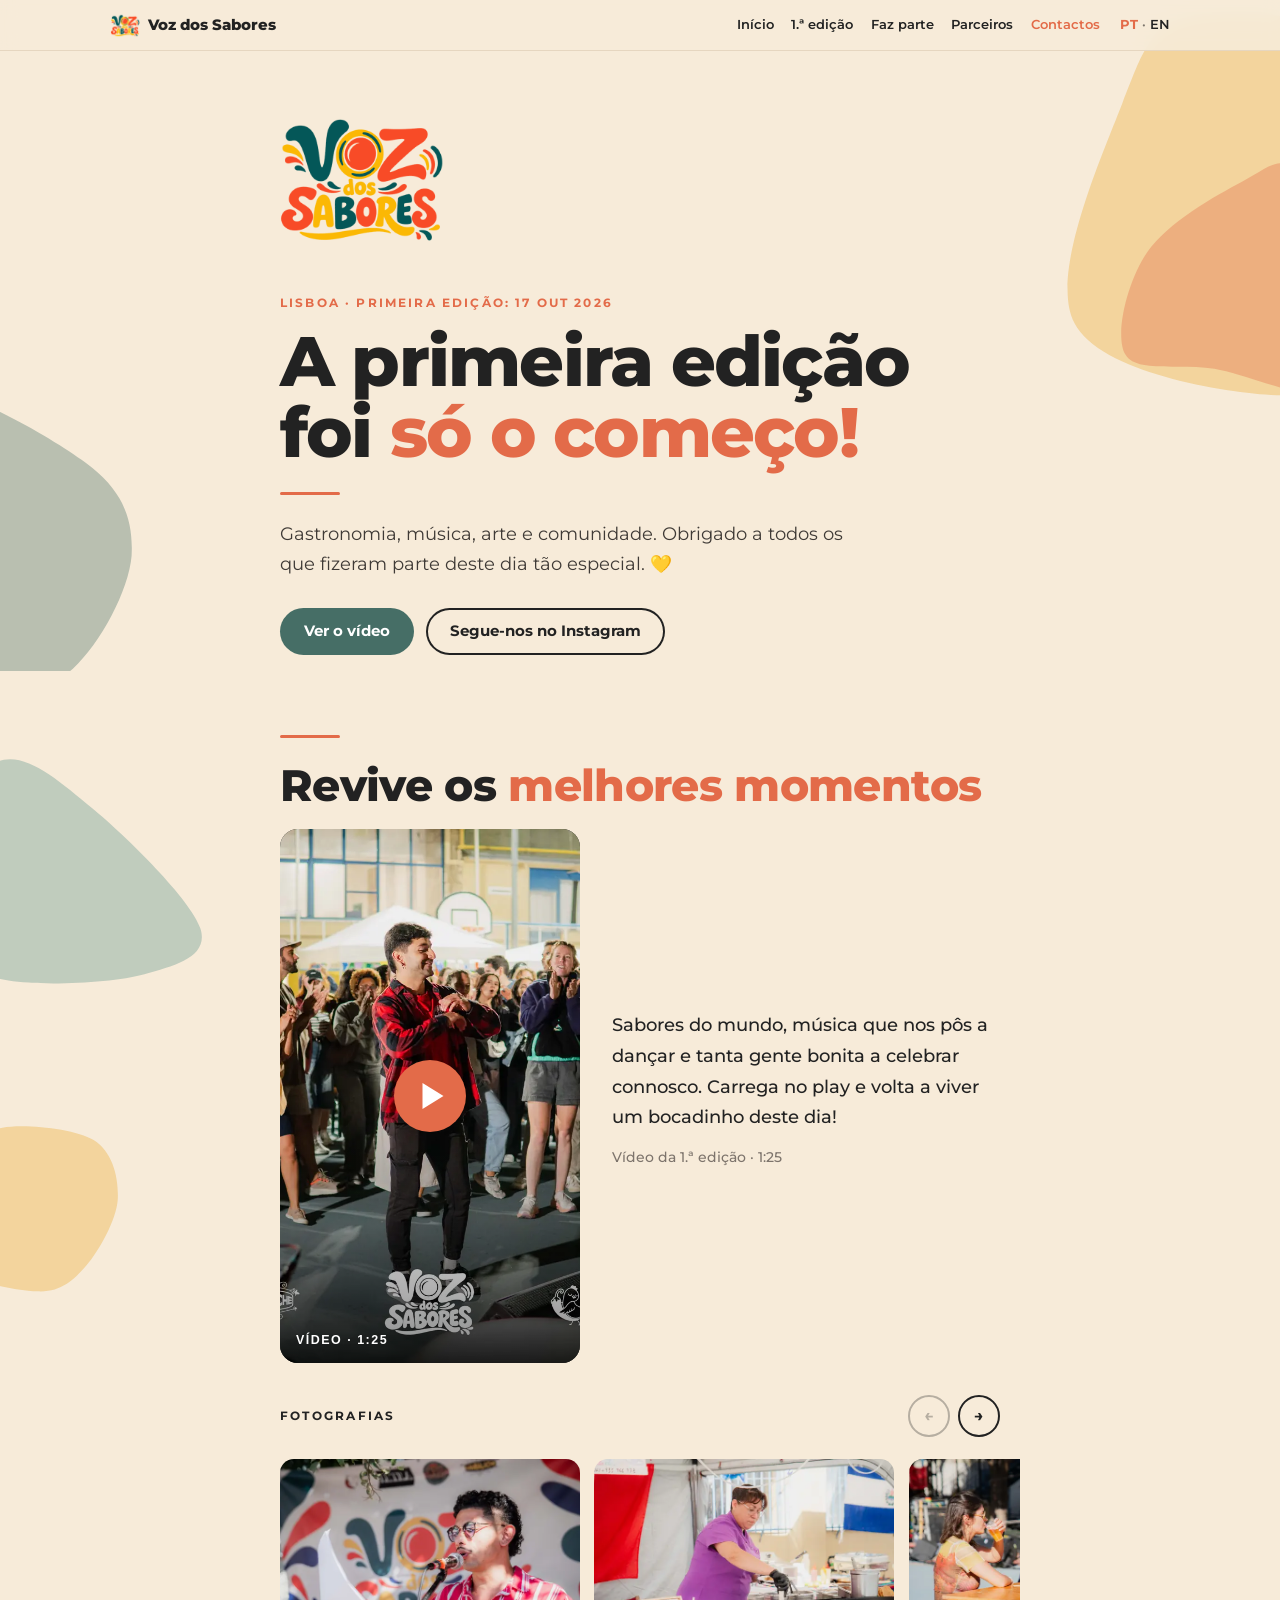
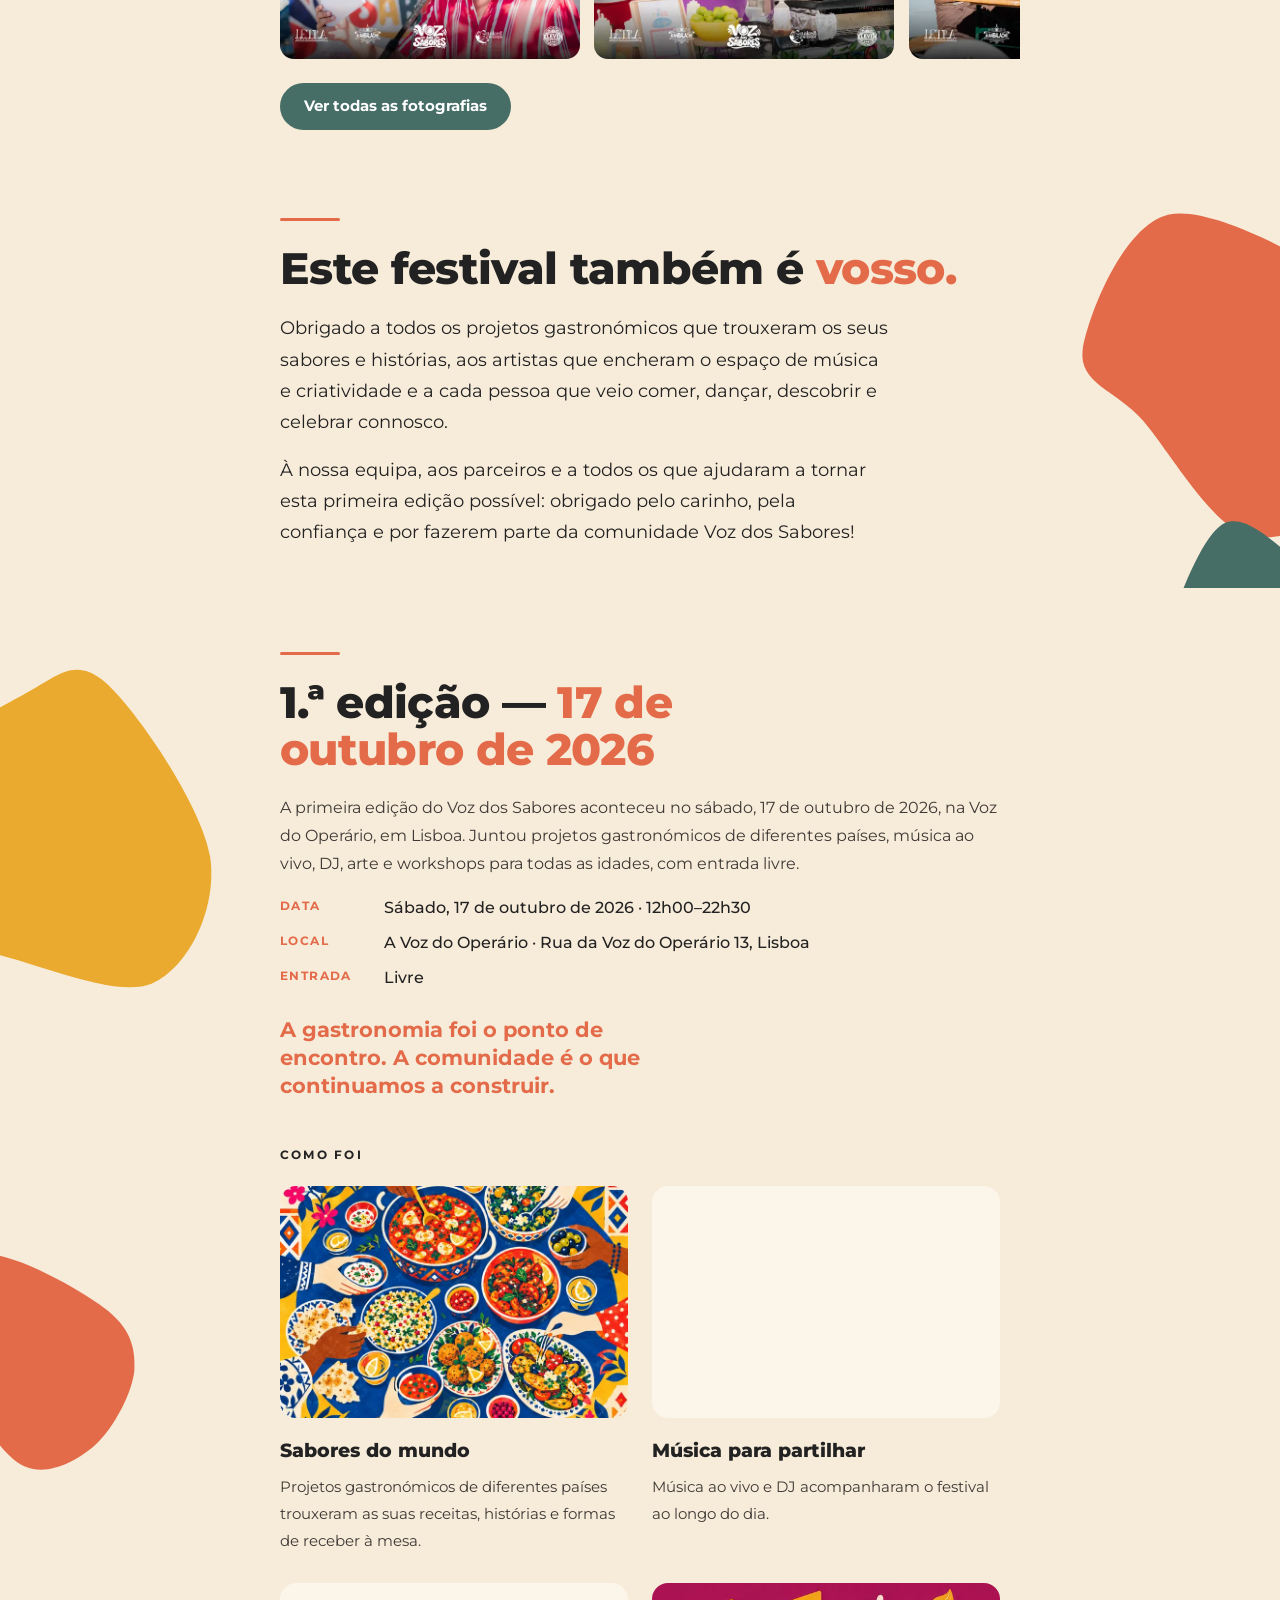
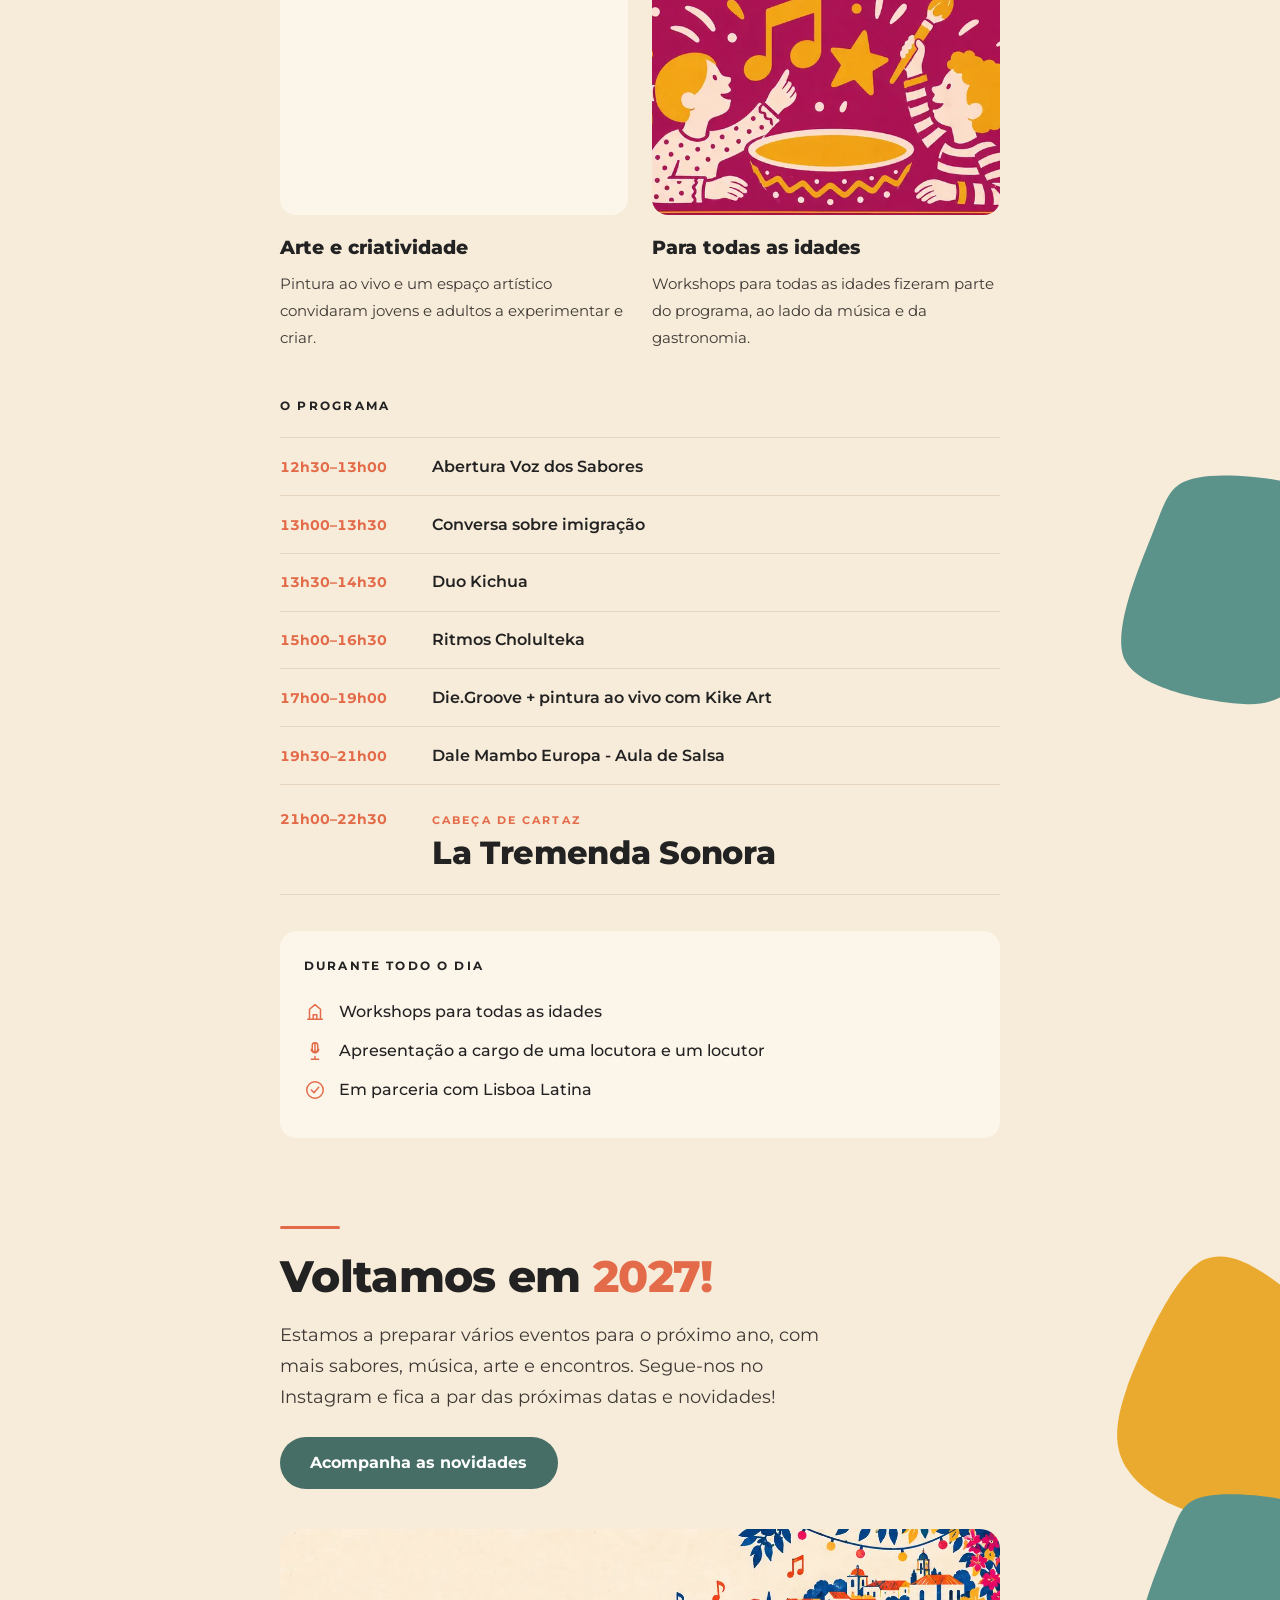
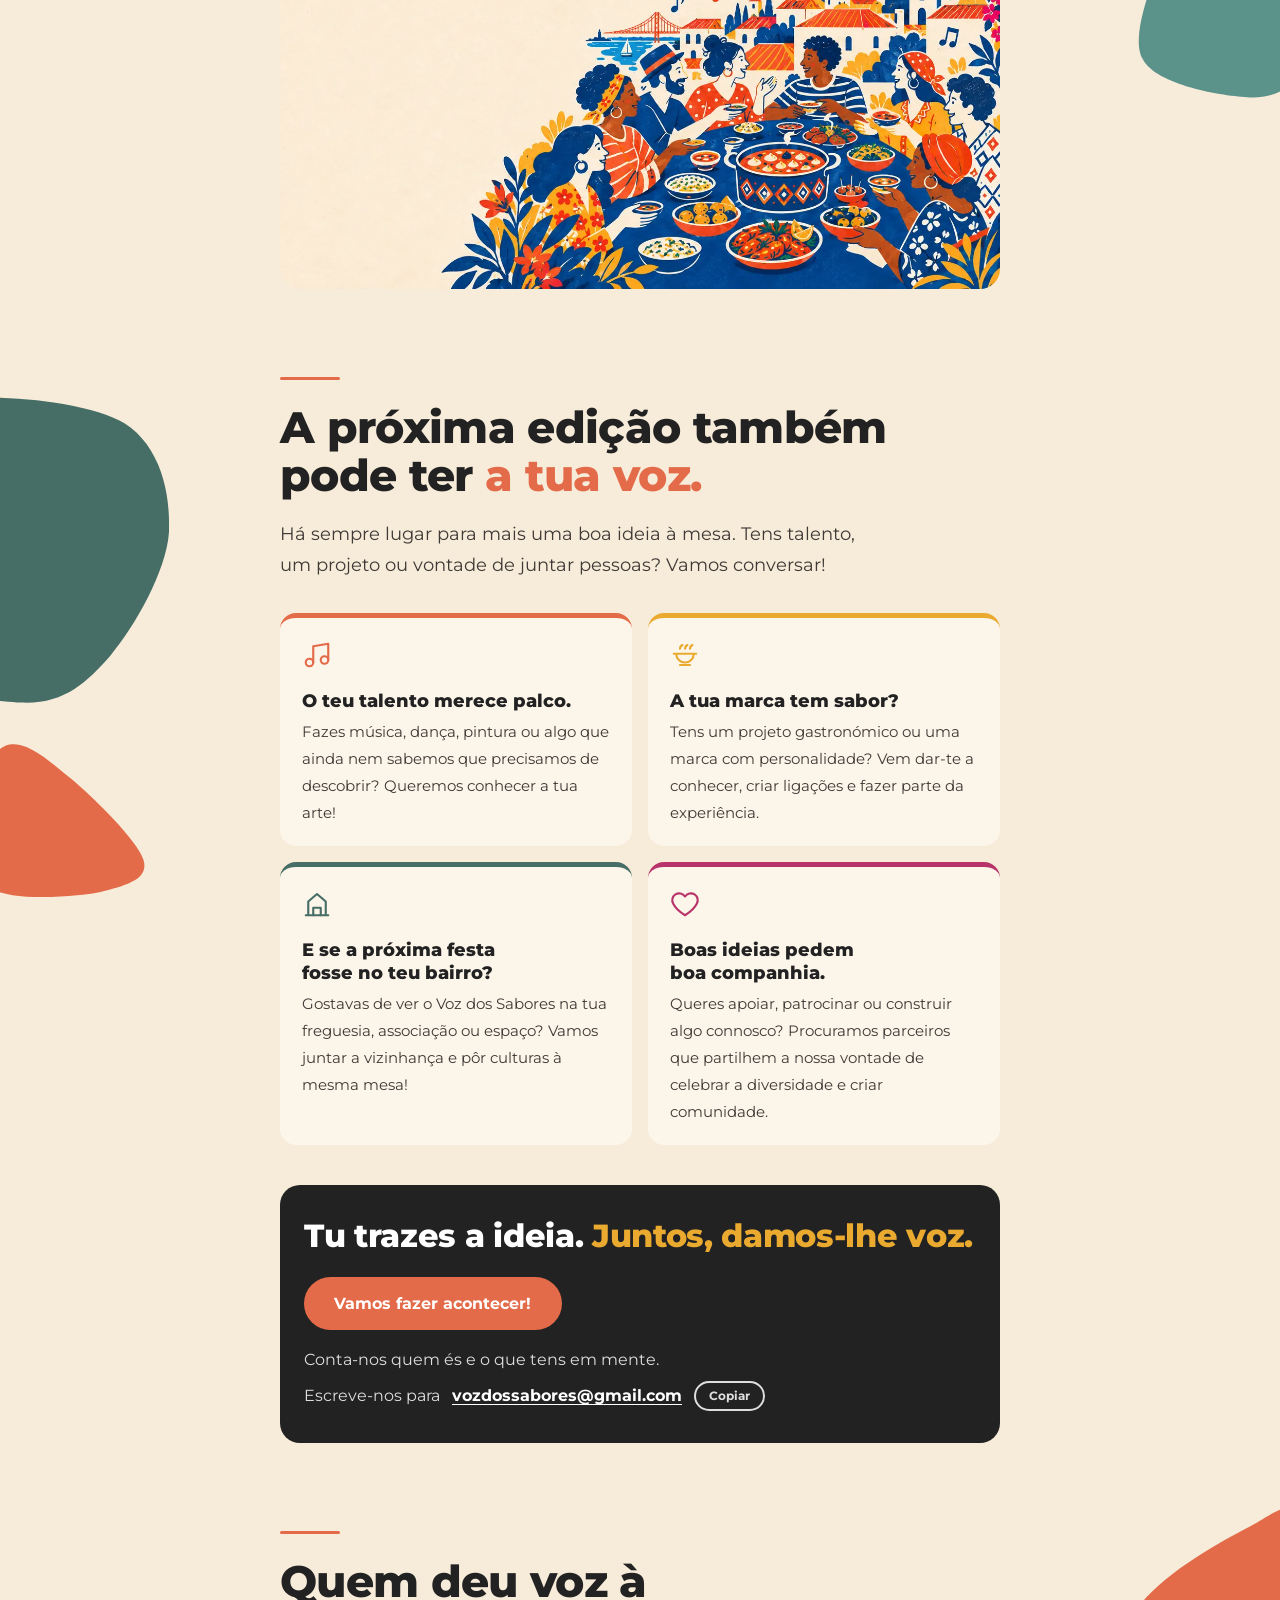
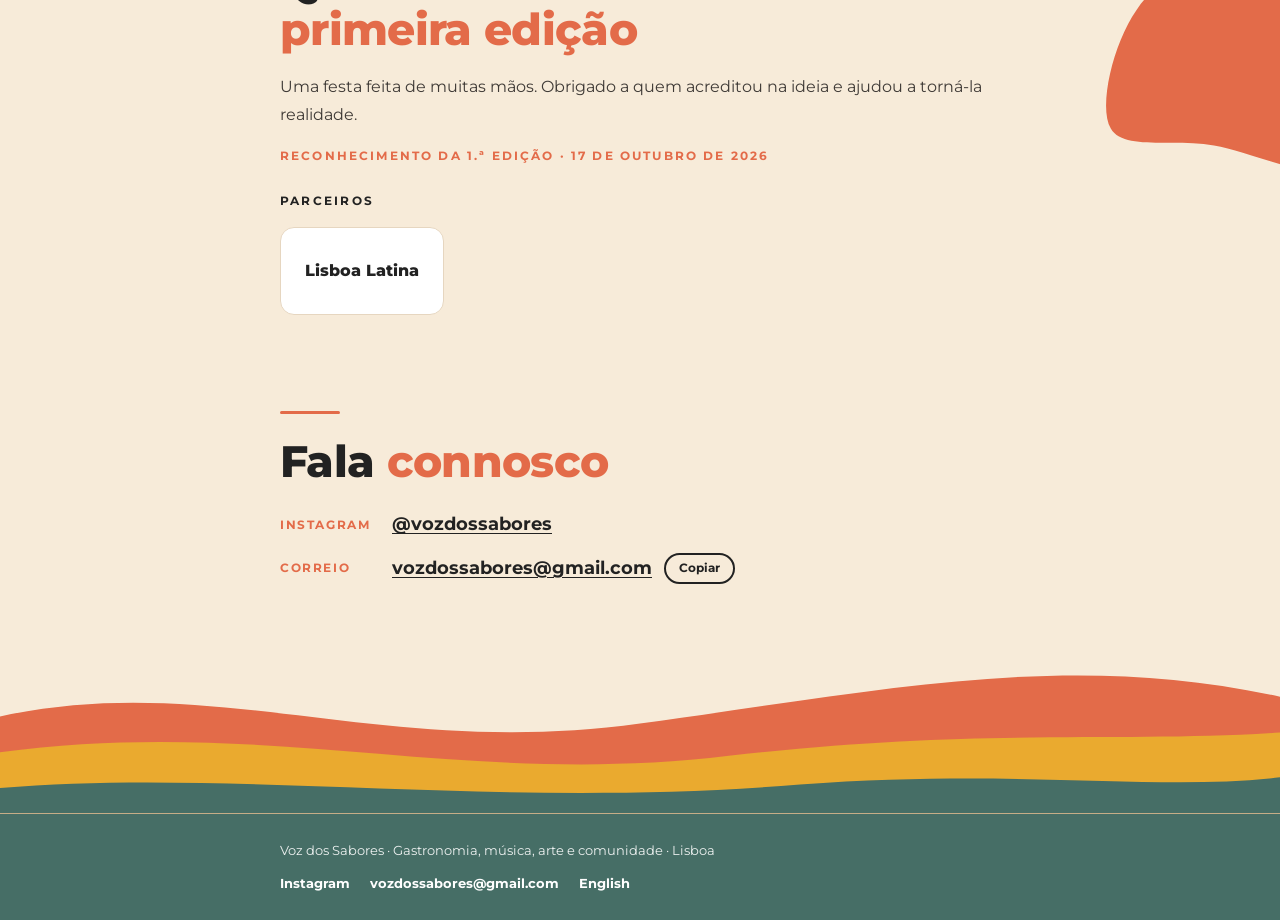
==== commit 7fa3235c: "Web pós-evento: obrigado, 1.ª edição, 2027, Faz parte e parceiros - portada: 'A primeira edição foi " ====
--- a/index.html
+++ b/index.html
@@ -3,16 +3,19 @@
 <head>
   <meta charset="utf-8">
   <meta name="viewport" content="width=device-width, initial-scale=1">
-  <title>Voz dos Sabores | Festival de gastronomia, música e culturas em Lisboa</title>
-  <meta name="description" content="No dia 17 de outubro de 2026, junta-te ao Voz dos Sabores na Voz do Operário, em Lisboa. Gastronomia de diferentes países, música, arte e atividades para famílias. Entrada gratuita, das 12h00 às 22h30.">
+  <title>Voz dos Sabores | Gastronomia, Música, Arte e Comunidade</title>
+  <meta name="description" content="Revive a primeira edição do Voz dos Sabores e acompanha as novidades para 2027. Gastronomia, música, arte e uma comunidade que continua a crescer.">
+  <link rel="canonical" href="https://vozdossabores.pt/">
   <meta property="og:type" content="website">
-  <meta property="og:title" content="Voz dos Sabores | Festival de gastronomia, música e culturas em Lisboa">
-  <meta property="og:description" content="Voz dos Sabores: gastronomia, música e culturas do mundo, à mesma mesa em Lisboa. 17 de outubro de 2026. Entrada gratuita.">
-  <meta property="og:image" content="img/ilustracoes/mesa-lisboa.webp">
+  <meta property="og:url" content="https://vozdossabores.pt/">
+  <meta property="og:title" content="Voz dos Sabores | Gastronomia, Música, Arte e Comunidade">
+  <meta property="og:description" content="Revive a primeira edição do Voz dos Sabores e acompanha as novidades para 2027. Gastronomia, música, arte e uma comunidade que continua a crescer.">
+  <meta property="og:image" content="https://vozdossabores.pt/img/fotos/full/MGP05496.webp">
   <meta property="og:locale" content="pt_PT">
   <meta property="og:locale:alternate" content="en_GB">
-  <link rel="alternate" hreflang="pt-PT" href="./">
-  <link rel="alternate" hreflang="en" href="en/">
+  <meta name="twitter:card" content="summary_large_image">
+  <link rel="alternate" hreflang="pt-PT" href="https://vozdossabores.pt/">
+  <link rel="alternate" hreflang="en" href="https://vozdossabores.pt/en/">
   <link rel="icon" href="img/favicon.png">
   <link rel="preconnect" href="https://fonts.googleapis.com">
   <link rel="preconnect" href="https://fonts.gstatic.com" crossorigin>
@@ -20,17 +23,16 @@
   <link rel="stylesheet" href="style.css">
   <script>document.documentElement.classList.add('js')</script>
   <script src="main.js" defer></script>
-  <!-- Estatísticas de visitas (GoatCounter: sem cookies, sem aviso de cookies) -->
+  <!-- GoatCounter: estatísticas sem cookies -->
   <script data-goatcounter="https://vozdossabores.goatcounter.com/count" async src="//gc.zgo.at/count.js"></script>
 </head>
 <body>
 
 <!-- =========================================================
      VERSÃO PORTUGUESA (PT-PT). A versão inglesa está em en/index.html.
-     Todo o texto está aqui, em HTML simples: para mudar uma hora ou um
-     nome, basta editar o texto entre as etiquetas.
-     Os blocos <div class="deco"> são só ornamentos (formas das
-     apresentações); não contêm texto e podem ser ignorados ao editar.
+     Todo o texto está aqui, em HTML simples. Os blocos <div class="deco"> são só
+     ornamentos. A lista entre DESTAQUES:START e DESTAQUES:END é gerada por
+     scripts/fotos.py: não a edite à mão.
      ========================================================= -->
 
 <svg class="sr-only" aria-hidden="true" focusable="false"><defs>
@@ -44,12 +46,11 @@
   <div class="wrap">
     <a class="brand" href="#inicio"><img src="img/favicon.png" width="30" height="31" alt="">Voz dos Sabores</a>
     <ul>
-      <li><a href="#festival">O festival</a></li>
-      <li><a href="#fotos">Fotos</a></li>
-      <li><a href="#gastronomia">Gastronomia</a></li>
-      <li><a href="#programa">Programa</a></li>
-      <li><a href="#como-chegar">Como chegar</a></li>
-      <li><a href="#participa">Participa</a></li>
+      <li><a href="#inicio">Início</a></li>
+      <li><a href="#primeira-edicao">1.ª edição</a></li>
+      <li><a href="#faz-parte">Faz parte</a></li>
+      <li><a href="#parceiros">Parceiros</a></li>
+      <li><a href="#contactos">Contactos</a></li>
     </ul>
     <p class="lang"><strong>PT</strong> · <a data-goatcounter-click="idioma-en" href="en/" hreflang="en" lang="en">EN</a></p>
   </div>
@@ -57,7 +58,7 @@
 
 <main id="inicio">
 
-  <!-- 1. PRIMEIRA PÁGINA -->
+  <!-- 1. PORTADA -->
   <header class="hero wrap">
   <div class="deco" aria-hidden="true">
     <span class="blob r c-mostarda" style="--s:30rem;--t:-1rem;--max:300px;--k:0.6"><svg><use href="#s1"/></svg></span>
@@ -65,62 +66,37 @@
     <span class="blob l c-petroleo desk" style="--s:24rem;--t:24rem;--max:170px;--k:0.8"><svg><use href="#s2"/></svg></span>
   </div>
     <img class="logo" src="img/logo.png" width="462" height="480" alt="Voz dos Sabores">
-    <p class="label">17 out 2026 · Lisboa</p>
-    <h1>À mesa cabem <span class="hl">muitas culturas.</span></h1>
-    <hr class="rule">
-
-    <p class="lead">Um dia para descobrir sabores de diferentes países, ouvir música, criar, dançar e conhecer as pessoas que fazem parte de Lisboa. O Voz dos Sabores junta projetos gastronómicos, artistas e comunidades num festival de entrada livre.</p>
-
-    <ul class="infostrip">
-      <li>Sábado, 17 de outubro</li>
-      <li>12h00–22h30</li>
-      <li>A Voz do Operário, Lisboa</li>
-      <li>Entrada pela Tv. de São Vicente 7</li>
-      <li><strong>Entrada gratuita</strong></li>
-    </ul>
-
+    <p class="label">Lisboa · Primeira edição: 17 out 2026</p>
+    <h1>A primeira edição foi <span class="hl">só o começo!</span></h1>
+    <hr class="rule">
+    <p class="lead">Gastronomia, música, arte e comunidade. Obrigado a todos os que fizeram parte deste dia tão especial. 💛</p>
     <div class="actions">
-      <a data-goatcounter-click="botao-descobrir" class="btn" href="#encontrar">Descobrir o festival</a>
-      <a data-goatcounter-click="botao-como-chegar" class="btn btn-ghost" href="#como-chegar">Como chegar</a>
+      <a class="btn" href="#video" data-goatcounter-click="botao-video">Ver o vídeo</a>
+      <a class="btn btn-ghost" href="https://www.instagram.com/vozdossabores/" target="_blank" rel="noopener" data-goatcounter-click="instagram-portada">Segue-nos no Instagram</a>
     </div>
   </header>
 
-  <div class="hero-art reveal">
-    <img src="img/ilustracoes/mesa-lisboa.webp" width="1400" height="700"
-         alt="Ilustração: pessoas de várias culturas à volta de uma mesa cheia de pratos, com os telhados de Lisboa e o rio ao fundo.">
-  </div>
-
-  <!-- 2. O FESTIVAL -->
-  <section class="wrap" id="festival">
-  <div class="deco" aria-hidden="true">
-    <span class="blob l c-azulado" style="--s:22rem;--t:1rem;--max:210px;--k:0.8"><svg><use href="#s4"/></svg></span>
-    <span class="blob l c-mostarda desk" style="--s:13rem;--t:13rem;--max:140px;--k:1.1"><svg><use href="#s1"/></svg></span>
-  </div>
-    <hr class="rule">
-    <h2>Um festival, <span class="hl">muitas histórias</span> à mesma mesa.</h2>
-    <p>A comida conta histórias de lugares, famílias e viagens. No Voz dos Sabores, essas histórias encontram-se com música, arte e pessoas de diferentes comunidades. Queremos criar um espaço aberto onde seja fácil provar algo novo, conversar e sentir Lisboa um pouco mais próxima.</p>
-    <p class="motto">A gastronomia é o ponto de encontro. A comunidade é o que queremos construir.</p>
-  </section>
-
-
-  <!-- 2b. FOTOGRAFIAS E VÍDEO (a seleção de fotos é gerada por scripts/fotos.py) -->
-  <section class="wrap" id="fotos">
-  <div class="deco" aria-hidden="true">
-    <span class="blob r c-coral" style="--s:24rem;--t:3rem;--max:220px;--k:0.8"><svg><use href="#s2"/></svg></span>
-    <span class="blob r c-mostarda desk" style="--s:15rem;--t:24rem;--max:160px;--k:1.1"><svg><use href="#s3"/></svg></span>
-  </div>
-    <hr class="rule">
-    <h2>A primeira edição <span class="hl">em imagens.</span></h2>
+  <!-- 2. VÍDEO RESUMO + FOTOGRAFIAS -->
+  <section class="wrap" id="video">
+  <div class="deco" aria-hidden="true">
+    <span class="blob l c-azulado" style="--s:22rem;--t:2rem;--max:210px;--k:0.8"><svg><use href="#s4"/></svg></span>
+    <span class="blob l c-mostarda desk" style="--s:13rem;--t:26rem;--max:140px;--k:1.1"><svg><use href="#s1"/></svg></span>
+  </div>
+    <hr class="rule">
+    <h2>Revive os <span class="hl">melhores momentos</span></h2>
     <div class="media-intro">
       <div class="video" data-vimeo="1237953592" data-title="Voz dos Sabores · primeira edição">
         <button type="button" class="video-play" aria-label="Ver o vídeo da primeira edição (1 min 25 s)" data-goatcounter-click="video-play">
-          <img src="img/fotos/video-poster.webp" width="540" height="960" alt="" loading="lazy" decoding="async">
+          <img src="img/fotos/video-poster.webp" width="540" height="960" alt="" decoding="async">
           <span class="play-icon" aria-hidden="true"></span>
           <span class="video-label">Vídeo · 1:25</span>
         </button>
         <noscript><a href="https://vimeo.com/1237953592">Ver o vídeo no Vimeo</a></noscript>
       </div>
-      <p class="media-text">Assim foi a primeira edição do Voz dos Sabores, a 17 de outubro de 2026, na Voz do Operário.</p>
+      <div class="media-text">
+        <p>Sabores do mundo, música que nos pôs a dançar e tanta gente bonita a celebrar connosco. Carrega no play e volta a viver um bocadinho deste dia!</p>
+        <p class="note">Vídeo da 1.ª edição · 1:25</p>
+      </div>
     </div>
 
     <div class="gallery photos">
@@ -131,7 +107,7 @@
           <button type="button" data-dir="1" aria-label="Seguinte">→</button>
         </div>
       </div>
-      <ul class="strip" tabindex="0" aria-label="Fotografias do festival" data-gallery>
+      <ul class="strip" tabindex="0" aria-label="Fotografias da primeira edição" data-gallery>
         <!-- DESTAQUES:START -->
         <li><a href="img/fotos/full/MGP05029.webp" data-lightbox data-w="1800" data-h="1200"><img src="img/fotos/thumb/MGP05029.webp" width="640" height="427" loading="lazy" decoding="async" alt="Apresentador ao microfone em frente ao painel do festival"></a></li>
         <li><a href="img/fotos/full/MGP05055.webp" data-lightbox data-w="1800" data-h="1200"><img src="img/fotos/thumb/MGP05055.webp" width="640" height="427" loading="lazy" decoding="async" alt="Cozinheira a preparar comida numa banca"></a></li>
@@ -151,78 +127,61 @@
     </div>
   </section>
 
-  <!-- 3. O QUE VAIS ENCONTRAR -->
-  <section class="wrap" id="encontrar">
-  <div class="deco" aria-hidden="true">
-    <span class="blob r c-coral" style="--s:26rem;--t:3rem;--max:230px;--k:0.8"><svg><use href="#s2"/></svg></span>
-    <span class="blob r c-petroleo desk" style="--s:16rem;--t:21rem;--max:160px;--k:1.1"><svg><use href="#s4"/></svg></span>
-  </div>
-    <hr class="rule">
-    <h2>O que vais <span class="hl">encontrar</span></h2>
+  <!-- 3. AGRADECIMENTO -->
+  <section class="wrap thanks" id="obrigado">
+  <div class="deco" aria-hidden="true">
+    <span class="blob r c-coral" style="--s:24rem;--t:2rem;--max:220px;--k:0.8"><svg><use href="#s2"/></svg></span>
+    <span class="blob r c-petroleo desk" style="--s:15rem;--t:20rem;--max:150px;--k:1.1"><svg><use href="#s4"/></svg></span>
+  </div>
+    <hr class="rule">
+    <h2>Este festival também é <span class="hl">vosso.</span></h2>
+    <p>Obrigado a todos os projetos gastronómicos que trouxeram os seus sabores e histórias, aos artistas que encheram o espaço de música e criatividade e a cada pessoa que veio comer, dançar, descobrir e celebrar connosco.</p>
+    <p>À nossa equipa, aos parceiros e a todos os que ajudaram a tornar esta primeira edição possível: obrigado pelo carinho, pela confiança e por fazerem parte da comunidade Voz dos Sabores!</p>
+  </section>
+
+  <!-- 4. PRIMEIRA EDIÇÃO (arquivo: evento já realizado) -->
+  <section class="wrap" id="primeira-edicao">
+  <div class="deco" aria-hidden="true">
+    <span class="blob l c-mostarda" style="--s:26rem;--t:3rem;--max:230px;--k:0.7"><svg><use href="#s3"/></svg></span>
+    <span class="blob l c-coral desk" style="--s:16rem;--t:40rem;--max:160px;--k:1"><svg><use href="#s2"/></svg></span>
+    <span class="blob r c-azulado desk" style="--s:18rem;--t:90rem;--max:180px;--k:1.1"><svg><use href="#s1"/></svg></span>
+  </div>
+    <hr class="rule">
+    <h2>1.ª edição — <span class="hl">17 de outubro de 2026</span></h2>
+    <p>A primeira edição do Voz dos Sabores aconteceu no sábado, 17 de outubro de 2026, na Voz do Operário, em Lisboa. Juntou projetos gastronómicos de diferentes países, música ao vivo, DJ, arte e workshops para todas as idades, com entrada livre.</p>
+    <dl class="facts">
+      <dt>Data</dt><dd>Sábado, 17 de outubro de 2026 · 12h00–22h30</dd>
+      <dt>Local</dt><dd>A Voz do Operário · Rua da Voz do Operário 13, Lisboa</dd>
+      <dt>Entrada</dt><dd>Livre</dd>
+    </dl>
+    <p class="motto">A gastronomia foi o ponto de encontro. A comunidade é o que continuamos a construir.</p>
+
+    <h3 class="subhead">Como foi</h3>
     <div class="features">
       <article class="reveal">
-        <img src="img/ilustracoes/sabores.webp" width="720" height="480" loading="lazy" alt="Ilustração: mesa com pratos de várias cozinhas do mundo.">
-        <h3>Sabores do mundo</h3>
-        <p>Projetos gastronómicos de diferentes países trazem as suas receitas, histórias e formas de receber à mesa.</p>
+        <img src="img/ilustracoes/sabores.webp" width="720" height="480" loading="lazy" decoding="async" alt="Ilustração: mesa com pratos de várias cozinhas do mundo.">
+        <h4>Sabores do mundo</h4>
+        <p>Projetos gastronómicos de diferentes países trouxeram as suas receitas, histórias e formas de receber à mesa.</p>
       </article>
       <article class="reveal">
-        <img src="img/ilustracoes/musica.webp" width="720" height="480" loading="lazy" alt="Ilustração: músicos, DJ e pessoas a dançar.">
-        <h3>Música para partilhar</h3>
-        <p>Música ao vivo e DJ acompanham o festival ao longo do dia. O programa detalhado será divulgado nos nossos canais.</p>
+        <img src="img/ilustracoes/musica.webp" width="720" height="480" loading="lazy" decoding="async" alt="Ilustração: músicos, DJ e pessoas a dançar.">
+        <h4>Música para partilhar</h4>
+        <p>Música ao vivo e DJ acompanharam o festival ao longo do dia.</p>
       </article>
       <article class="reveal">
-        <img src="img/ilustracoes/arte.webp" width="720" height="480" loading="lazy" alt="Ilustração: pessoas a pintar e a criar juntas.">
-        <h3>Arte e criatividade</h3>
-        <p>Um espaço artístico convida jovens e adultos a experimentar, criar e fazer parte do ambiente do festival.</p>
+        <img src="img/ilustracoes/arte.webp" width="720" height="480" loading="lazy" decoding="async" alt="Ilustração: pessoas a pintar e a criar juntas.">
+        <h4>Arte e criatividade</h4>
+        <p>Pintura ao vivo e um espaço artístico convidaram jovens e adultos a experimentar e criar.</p>
       </article>
       <article class="reveal">
-        <img src="img/ilustracoes/criancas.webp" width="720" height="374" loading="lazy" alt="Ilustração: duas crianças a descobrir música e pintura à volta de uma taça.">
-        <h3>Para os mais pequenos</h3>
-        <p>Estamos a preparar atividades para as crianças. Acompanha as nossas novidades para conheceres os detalhes.</p>
-      </article>
-    </div>
-  </section>
-
-  <!-- 4. GASTRONOMIA -->
-  <section class="wrap" id="gastronomia">
-  <div class="deco" aria-hidden="true">
-    <span class="blob l c-coral" style="--s:24rem;--t:2rem;--max:220px;--k:0.7"><svg><use href="#s3"/></svg></span>
-    <span class="blob l c-mostarda desk" style="--s:17rem;--t:22rem;--max:170px;--k:1"><svg><use href="#s2"/></svg></span>
-  </div>
-    <hr class="rule">
-    <h2>Uma viagem pelos sabores, <span class="hl">sem sair de Lisboa.</span></h2>
-    <p>Estamos a reunir 16 projetos gastronómicos ligados a diferentes países. Por detrás de cada banca há pessoas, receitas e histórias que vale a pena conhecer. À medida que os participantes forem anunciados, vais encontrá-los aqui e no nosso Instagram.</p>
-
-    <!-- PROJETOS: só dados aprovados pela organização. Não publicar fichas vazias.
-         Quando houver projetos, retirar os comentários e copiar um <li> por projeto:
-    <ul class="projects">
-      <li>
-        <img src="img/projetos/nome.jpg" alt="Nome do projeto" width="400" height="300" loading="lazy">
-        <h3>Nome do projeto</h3>
-        <p class="country">País</p>
-        <p>Breve descrição.</p>
-        <a href="https://instagram.com/..." target="_blank" rel="noopener">Instagram</a>
-      </li>
-    </ul>
-    -->
-
-    <a data-goatcounter-click="instagram-projetos" class="btn" href="https://www.instagram.com/vozdossabores/" target="_blank" rel="noopener">Conhece os projetos no Instagram</a>
-  </section>
-
-  <!-- 5. PROGRAMA
-       Cada linha: <li><span class="t">HORA</span><span class="a">ATIVIDADE</span></li>
-       Para acrescentar uma linha, copie uma <li> e altere o texto.
-       class="ambient" = linha de música ambiente (mais discreta). -->
-  <section class="wrap" id="programa">
-  <div class="deco" aria-hidden="true">
-    <span class="blob r c-mostarda" style="--s:28rem;--t:5rem;--max:240px;--k:0.7"><svg><use href="#s4"/></svg></span>
-    <span class="blob r c-azulado desk" style="--s:18rem;--t:30rem;--max:180px;--k:1.1"><svg><use href="#s1"/></svg></span>
-  </div>
-    <hr class="rule">
-    <h2>Um dia para ouvir, <span class="hl">provar e participar.</span></h2>
-    <p>Entre sabores, música e atividades, queremos que cada pessoa encontre o seu lugar no festival.</p>
-
-<ol class="timeline">
+        <img src="img/ilustracoes/criancas.webp" width="720" height="374" loading="lazy" decoding="async" alt="Ilustração: duas crianças a descobrir música e pintura à volta de uma taça.">
+        <h4>Para todas as idades</h4>
+        <p>Workshops para todas as idades fizeram parte do programa, ao lado da música e da gastronomia.</p>
+      </article>
+    </div>
+
+    <h3 class="subhead">O programa</h3>
+    <ol class="timeline">
   <li><span class="t">12h30–13h00</span><span class="a">Abertura Voz dos Sabores</span></li>
   <li><span class="t">13h00–13h30</span><span class="a">Conversa sobre imigração</span></li>
   <li><span class="t">13h30–14h30</span><span class="a">Duo Kichua</span></li>
@@ -233,7 +192,7 @@
 </ol>
 
     <div class="allday">
-      <h3>Durante todo o dia</h3>
+      <h4>Durante todo o dia</h4>
       <ul>
         <li>
           <svg viewBox="0 0 24 24" aria-hidden="true"><path d="M4 20h16M6 20V9l6-5 6 5v11M10 20v-5h4v5"/></svg>
@@ -248,108 +207,116 @@
           Em parceria com Lisboa Latina
         </li>
       </ul>
-      <p class="note">Programa em atualização. <a data-goatcounter-click="instagram" href="https://www.instagram.com/vozdossabores/" target="_blank" rel="noopener">Segue-nos no Instagram</a> para conheceres as novidades.</p>
-    </div>
-  </section>
-
-  <!-- 6. COMO CHEGAR (sem indicações de transportes, estacionamento ou acessibilidade até estarem verificadas) -->
-  <section class="wrap" id="como-chegar">
+    </div>
+  </section>
+
+  <!-- 5. PRÓXIMOS EVENTOS (não publicar datas, locais nem artistas por confirmar) -->
+  <section class="wrap next" id="proximos-eventos">
+  <div class="deco" aria-hidden="true">
+    <span class="blob r c-mostarda" style="--s:26rem;--t:2rem;--max:240px;--k:0.7"><svg><use href="#s4"/></svg></span>
+    <span class="blob r c-azulado desk" style="--s:16rem;--t:18rem;--max:160px;--k:1.1"><svg><use href="#s1"/></svg></span>
+  </div>
+    <hr class="rule">
+    <h2>Voltamos em <span class="hl">2027!</span></h2>
+    <p class="lead">Estamos a preparar vários eventos para o próximo ano, com mais sabores, música, arte e encontros. Segue-nos no Instagram e fica a par das próximas datas e novidades!</p>
+    <a class="btn btn-lg" href="https://www.instagram.com/vozdossabores/" target="_blank" rel="noopener" data-goatcounter-click="instagram-2027">Acompanha as novidades</a>
+    <div class="next-art reveal">
+      <img src="img/ilustracoes/mesa-lisboa.webp" width="1400" height="700" loading="lazy" decoding="async" alt="Ilustração: pessoas de várias culturas à volta de uma mesa cheia de pratos, com os telhados de Lisboa e o rio ao fundo.">
+    </div>
+  </section>
+
+  <!-- 6. FAZ PARTE -->
+  <section class="wrap" id="faz-parte">
   <div class="deco" aria-hidden="true">
     <span class="blob l c-petroleo" style="--s:24rem;--t:2rem;--max:210px;--k:0.8"><svg><use href="#s1"/></svg></span>
-    <span class="blob l c-coral desk" style="--s:15rem;--t:17rem;--max:150px;--k:1.1"><svg><use href="#s4"/></svg></span>
-  </div>
-    <hr class="rule">
-    <h2>Encontramo-nos na <span class="hl">Voz do Operário.</span></h2>
-    <p>O festival acontece na Voz do Operário, em Lisboa. Guarda a morada e vem passar o dia connosco.</p>
-    <dl class="facts">
-      <dt>Morada</dt><dd>A Voz do Operário · Rua da Voz do Operário 13, 1100-621 Lisboa</dd>
-      <dt>Entrada</dt><dd>Tv. de São Vicente 7, 1100-575 Lisboa</dd>
-      <dt>Quando</dt><dd>Sábado, 17 de outubro de 2026 · 12h00–22h30</dd>
-      <dt>Preço</dt><dd>Entrada gratuita</dd>
-    </dl>
-    <div class="map">
-      <iframe title="Mapa: A Voz do Operário, Tv. de São Vicente 7, Lisboa"
-        src="https://www.google.com/maps?q=Travessa+de+S%C3%A3o+Vicente+7,+1100-575+Lisboa&amp;output=embed"
-        loading="lazy" referrerpolicy="no-referrer-when-downgrade"></iframe>
-    </div>
-    <a data-goatcounter-click="google-maps" class="btn map-btn" href="https://www.google.com/maps/search/?api=1&amp;query=Travessa+de+S%C3%A3o+Vicente+7,+1100-575+Lisboa" target="_blank" rel="noopener">Abrir no Google Maps</a>
-  </section>
-
-  <!-- 7. PARTICIPA -->
-  <section class="wrap" id="participa">
-  <div class="deco" aria-hidden="true">
-    <span class="blob r c-coral" style="--s:26rem;--t:2rem;--max:230px;--k:0.7"><svg><use href="#s3"/></svg></span>
-    <span class="blob r c-mostarda desk" style="--s:17rem;--t:18rem;--max:180px;--k:1"><svg><use href="#s2"/></svg></span>
-  </div>
-    <hr class="rule">
-    <h2>Este festival <span class="nowrap">constrói-se</span> <span class="hl">em conjunto.</span></h2>
-    <div class="participa-grid">
-      <div>
-        <p>Projetos gastronómicos, artistas, associações, instituições e marcas podem ajudar-nos a dar mais espaço às culturas que fazem parte de Lisboa. Se tens uma ideia de colaboração ou queres saber mais sobre o projeto, escreve-nos.</p>
-        <a data-goatcounter-click="email-colaboracao" class="btn" href="mailto:vozdossabores@gmail.com?subject=Colabora%C3%A7%C3%A3o%20Voz%20dos%20Sabores">Falar com a organização</a>
-        <div class="aside">
-          <p>Esta é a primeira edição do Voz dos Sabores. Queremos que os encontros e as parcerias que nascem aqui possam continuar em futuras edições.</p>
-          <p>Estamos a trabalhar na possibilidade de realizar até seis edições em 2027. As datas e os formatos serão anunciados quando estiverem confirmados.</p>
-        </div>
-      </div>
-      <img class="reveal" src="img/ilustracoes/mesa-lisboa-vertical.webp" width="800" height="1067" loading="lazy"
-           alt="Ilustração: uma mesa comprida partilhada por várias pessoas, com Lisboa ao fundo.">
-    </div>
-  </section>
-
-  <!-- 8. PERGUNTAS FREQUENTES -->
-  <section class="wrap" id="perguntas">
-  <div class="deco" aria-hidden="true">
-    <span class="blob l c-mostarda" style="--s:22rem;--t:1rem;--max:200px;--k:0.8"><svg><use href="#s2"/></svg></span>
-  </div>
-    <hr class="rule">
-    <h2>Perguntas frequentes</h2>
-    <div class="faq">
-      <details>
-        <summary>Quando é o Voz dos Sabores?</summary>
-        <p>No sábado, 17 de outubro de 2026, das 12h00 às 22h30.</p>
-      </details>
-      <details>
-        <summary>Onde acontece?</summary>
-        <p>Na Voz do Operário, Rua da Voz do Operário 13, 1100-621 Lisboa. A entrada do festival é pela Tv. de São Vicente 7.</p>
-      </details>
-      <details>
-        <summary>A entrada é paga?</summary>
-        <p>Não. A entrada no festival é gratuita.</p>
-      </details>
-      <details>
-        <summary>Há atividades para crianças?</summary>
-        <p>Sim, estamos a preparar atividades para os mais pequenos. Acompanha as nossas novidades para conheceres os detalhes.</p>
-      </details>
-      <details>
-        <summary>Como posso contactar a organização?</summary>
-        <p>Escreve para <a data-goatcounter-click="email" href="mailto:vozdossabores@gmail.com">vozdossabores@gmail.com</a> ou acompanha-nos no Instagram, <a data-goatcounter-click="instagram" href="https://www.instagram.com/vozdossabores/" target="_blank" rel="noopener">@vozdossabores</a>.</p>
-      </details>
-    </div>
-  </section>
-
-  <!-- 9. FECHO -->
-  <section class="wrap closing">
-  <div class="wave" aria-hidden="true">
+    <span class="blob l c-coral desk" style="--s:15rem;--t:24rem;--max:150px;--k:1.1"><svg><use href="#s4"/></svg></span>
+  </div>
+    <hr class="rule">
+    <h2>A próxima edição também pode ter <span class="hl">a tua voz.</span></h2>
+    <p class="lead">Há sempre lugar para mais uma boa ideia à mesa. Tens talento, um projeto ou vontade de juntar pessoas? Vamos conversar!</p>
+    <div class="offers">
+      <article class="offer c-coral">
+        <svg class="offer-icon" viewBox="0 0 24 24" aria-hidden="true"><path d="M9 18V5l12-2v13"/><circle cx="6" cy="18" r="3"/><circle cx="18" cy="16" r="3"/></svg>
+        <h3>O teu talento merece palco.</h3>
+        <p>Fazes música, dança, pintura ou algo que ainda nem sabemos que precisamos de descobrir? Queremos conhecer a tua arte!</p>
+      </article>
+      <article class="offer c-mostarda">
+        <svg class="offer-icon" viewBox="0 0 24 24" aria-hidden="true"><path d="M3 11h18M5 11a7 7 0 0 0 14 0M8 7c0-1.5 1-2.5 2-3M12 7c0-1.5 1-2.5 2-3M16 7c0-1.5 1-2.5 2-3"/><path d="M8 20h8"/></svg>
+        <h3>A tua marca tem sabor?</h3>
+        <p>Tens um projeto gastronómico ou uma marca com personalidade? Vem dar-te a conhecer, criar ligações e fazer parte da experiência.</p>
+      </article>
+      <article class="offer c-petroleo">
+        <svg class="offer-icon" viewBox="0 0 24 24" aria-hidden="true"><path d="M3 21h18M5 21V10l7-6 7 6v11"/><path d="M9 21v-6h6v6"/></svg>
+        <h3>E se a próxima festa fosse no teu bairro?</h3>
+        <p>Gostavas de ver o Voz dos Sabores na tua freguesia, associação ou espaço? Vamos juntar a vizinhança e pôr culturas à mesma mesa!</p>
+      </article>
+      <article class="offer c-magenta">
+        <svg class="offer-icon" viewBox="0 0 24 24" aria-hidden="true"><path d="M12 21s-7-4.4-9.3-9A5.5 5.5 0 0 1 12 6a5.5 5.5 0 0 1 9.3 6c-2.3 4.6-9.3 9-9.3 9z"/></svg>
+        <h3>Boas ideias pedem boa companhia.</h3>
+        <p>Queres apoiar, patrocinar ou construir algo connosco? Procuramos parceiros que partilhem a nossa vontade de celebrar a diversidade e criar comunidade.</p>
+      </article>
+    </div>
+    <div class="join-cta">
+      <p class="join-close">Tu trazes a ideia. <span class="hl">Juntos, damos-lhe voz.</span></p>
+      <a class="btn btn-lg" href="mailto:vozdossabores@gmail.com?subject=Faz%20parte%20%C2%B7%20Voz%20dos%20Sabores" data-goatcounter-click="email-faz-parte">Vamos fazer acontecer!</a>
+      <p class="join-support">Conta-nos quem és e o que tens em mente.</p>
+      <p class="email-line"><span>Escreve-nos para</span>
+          <a class="email-link" data-goatcounter-click="email" href="mailto:vozdossabores@gmail.com">vozdossabores@gmail.com</a>
+          <button type="button" class="copy-btn" data-copy="vozdossabores@gmail.com" data-copied="Copiado!">Copiar</button></p>
+    </div>
+  </section>
+
+  <!-- 7. PARCEIROS DA 1.ª EDIÇÃO
+       Categorias: só publicar entidades e categorias confirmadas pela organização.
+         Para acrescentar uma categoria (Patrocinadores, Parceiros, Colaboradores), copie o bloco
+         <div class="partner-group"> e use, por entidade:
+         <li><a href="https://site-oficial" target="_blank" rel="noopener"><img src="img/parceiros/nome.svg" alt="Nome da entidade" loading="lazy"></a></li>
+         Sem logótipo, basta o nome: <li><span class="partner-name">Nome</span></li> -->
+  <section class="wrap" id="parceiros">
+  <div class="deco" aria-hidden="true">
+    <span class="blob r c-coral" style="--s:22rem;--t:2rem;--max:210px;--k:0.7"><svg><use href="#s3"/></svg></span>
+  </div>
+    <hr class="rule">
+    <h2>Quem deu voz à <span class="hl">primeira edição</span></h2>
+    <p>Uma festa feita de muitas mãos. Obrigado a quem acreditou na ideia e ajudou a torná-la realidade.</p>
+    <p class="label">Reconhecimento da 1.ª edição · 17 de outubro de 2026</p>
+    <div class="partner-group">
+      <h3>Parceiros</h3>
+      <ul class="partners">
+        <li><span class="partner-name">Lisboa Latina</span></li>
+      </ul>
+    </div>
+  </section>
+
+  <!-- 8. CONTACTOS -->
+  <section class="wrap closing contact" id="contactos">
+<div class="wave" aria-hidden="true">
     <svg viewBox="0 0 1440 200" preserveAspectRatio="none">
       <path fill="#E36B49" d="M0,92C240,40 430,140 720,100C1000,62 1200,18 1440,70V200H0Z"/>
       <path fill="#EAAA2F" d="M0,132C300,92 520,172 820,136C1100,104 1260,122 1440,110V200H0Z"/>
       <path fill="#466E66" d="M0,172C260,150 560,196 900,168C1150,150 1300,176 1440,160V200H0Z"/>
     </svg>
   </div>
-    <p>Vem com fome de descobrir. <span class="hl">Fica pela música, pelas pessoas e pelas histórias.</span></p>
+    <hr class="rule">
+    <h2>Fala <span class="hl">connosco</span></h2>
+    <dl class="contact-list">
+      <dt>Instagram</dt>
+      <dd><a href="https://www.instagram.com/vozdossabores/" target="_blank" rel="noopener" data-goatcounter-click="instagram">@vozdossabores</a></dd>
+      <dt>Correio</dt>
+      <dd><a class="email-link" href="mailto:vozdossabores@gmail.com" data-goatcounter-click="email">vozdossabores@gmail.com</a>
+        <button type="button" class="copy-btn" data-copy="vozdossabores@gmail.com" data-copied="Copiado!">Copiar</button></dd>
+    </dl>
   </section>
 
 </main>
 
 <footer class="footer">
   <div class="wrap">
-    <p class="footer-data">Voz dos Sabores · 17 de outubro de 2026 · A Voz do Operário, Lisboa · Entrada gratuita</p>
+    <p class="footer-data">Voz dos Sabores · Gastronomia, música, arte e comunidade · Lisboa</p>
     <p class="footer-links">
-      <a href="#como-chegar">Como chegar</a>
-      <a data-goatcounter-click="instagram" href="https://www.instagram.com/vozdossabores/" target="_blank" rel="noopener">Instagram</a>
-      <a data-goatcounter-click="email" href="mailto:vozdossabores@gmail.com">Contacto</a>
-      <a data-goatcounter-click="idioma-en" href="en/" hreflang="en" lang="en">English</a>
+      <a href="https://www.instagram.com/vozdossabores/" target="_blank" rel="noopener" data-goatcounter-click="instagram">Instagram</a>
+      <a href="mailto:vozdossabores@gmail.com" data-goatcounter-click="email">vozdossabores@gmail.com</a>
+      <a href="en/" hreflang="en" lang="en" data-goatcounter-click="idioma-en">English</a>
     </p>
   </div>
 </footer>
--- a/style.css
+++ b/style.css
@@ -384,3 +384,74 @@
   .lb-prev, .lb-next { top: auto; bottom: .6rem; margin-top: 0; }
   .lb-caption { bottom: 1.4rem; }
 }
+
+/* =========================================================
+   PÓS-EVENTO (outubro 2026): agradecimento, 1.ª edição,
+   próximos eventos, Faz parte, parceiros, contactos
+   ========================================================= */
+:root { --magenta: #B8336A; }
+.c-magenta { color: var(--magenta); }
+
+.media-text p { margin: 0 0 .75rem; }
+.media-text .note { font-weight: 500; }
+
+.thanks p { font-size: 1.12rem; color: var(--tinta); max-width: 38rem; }
+
+.subhead {
+  font-size: .78rem; font-weight: 700; letter-spacing: .18em; text-transform: uppercase;
+  color: var(--tinta); margin: 2.75rem 0 1.25rem;
+}
+.features h4 { font-size: 1.2rem; font-weight: 800; color: var(--tinta); margin: 0 0 .4rem; }
+.allday h4 { font-size: .75rem; font-weight: 700; letter-spacing: .18em; text-transform: uppercase; color: var(--tinta); margin: 0 0 1rem; }
+
+.btn-lg { padding: 1.15rem 1.9rem; font-size: 1rem; }
+
+.next .lead { margin-bottom: 1.5rem; }
+.next-art { margin-top: 2.5rem; }
+.next-art img { width: 100%; border-radius: 20px; }
+
+/* Faz parte: quatro propostas */
+.offers { display: grid; gap: 1rem; margin: 2rem 0 0; }
+@media (min-width: 640px) { .offers { grid-template-columns: 1fr 1fr; } }
+.offer {
+  background: var(--creme-claro); border-radius: 16px; padding: 1.4rem 1.4rem 1.2rem;
+  border-top: 5px solid currentColor;
+}
+.offer-icon { width: 30px; height: 30px; fill: none; stroke: currentColor; stroke-width: 1.7; stroke-linecap: round; stroke-linejoin: round; margin-bottom: .6rem; }
+.offer h3 { font-size: 1.15rem; font-weight: 800; line-height: 1.25; color: var(--tinta); margin-bottom: .45rem; }
+.offer p { color: var(--texto); font-size: .96rem; margin: 0; }
+
+.join-cta { margin-top: 2.5rem; padding: 2rem 1.5rem; border-radius: 20px; background: var(--tinta); color: #fff; }
+.join-close { font-size: clamp(1.4rem, 4.6vw, 2rem); font-weight: 800; line-height: 1.2; letter-spacing: -.01em; margin: 0 0 1.4rem; color: #fff; }
+.join-cta .hl { color: var(--mostarda); }
+.join-cta .btn { background: var(--coral); }
+.join-cta .btn:hover, .join-cta .btn:focus-visible { background: var(--mostarda); color: var(--tinta); }
+.join-support { margin: 1rem 0 .4rem; color: rgb(255 255 255 / .85); }
+.email-line { display: flex; flex-wrap: wrap; align-items: center; gap: .4rem .75rem; margin: 0; color: rgb(255 255 255 / .85); }
+.join-cta .email-link { color: #fff; font-weight: 700; word-break: break-all; }
+.copy-btn {
+  border: 2px solid currentColor; background: transparent; color: inherit;
+  font: 700 .78rem/1 var(--f-texto); padding: .45rem .8rem; border-radius: 999px; cursor: pointer;
+}
+.copy-btn:hover, .copy-btn:focus-visible { background: var(--mostarda); border-color: var(--mostarda); color: var(--tinta); }
+
+/* Parceiros */
+.partner-group { margin-top: 1.5rem; }
+.partner-group h3 { font-size: .78rem; font-weight: 700; letter-spacing: .18em; text-transform: uppercase; margin-bottom: .9rem; }
+.partners { list-style: none; margin: 0; padding: 0; display: flex; flex-wrap: wrap; gap: .75rem; }
+.partners li { display: flex; }
+.partners a, .partner-name {
+  display: flex; align-items: center; justify-content: center; min-height: 88px; min-width: 160px;
+  padding: 1rem 1.5rem; background: #fff; border: 1px solid var(--linha); border-radius: 14px;
+  font-weight: 800; color: var(--tinta); text-decoration: none;
+}
+.partners img { max-height: 56px; max-width: 160px; width: auto; height: auto; object-fit: contain; }
+
+/* Contactos */
+.contact h2 { margin-bottom: 1.5rem; }
+.contact-list { display: grid; grid-template-columns: 6rem 1fr; gap: .8rem 1rem; margin: 0; align-items: center; }
+.contact-list dt { font-size: .72rem; font-weight: 700; letter-spacing: .14em; text-transform: uppercase; color: var(--coral); }
+.contact-list dd { margin: 0; display: flex; flex-wrap: wrap; align-items: center; gap: .5rem .75rem; font-size: 1.1rem; font-weight: 700; }
+.contact-list a { color: var(--tinta); word-break: break-all; }
+.contact .copy-btn { color: var(--tinta); }
+@media (max-width: 420px) { .contact-list { grid-template-columns: 1fr; gap: .2rem; } .contact-list dd { margin-bottom: .8rem; } }
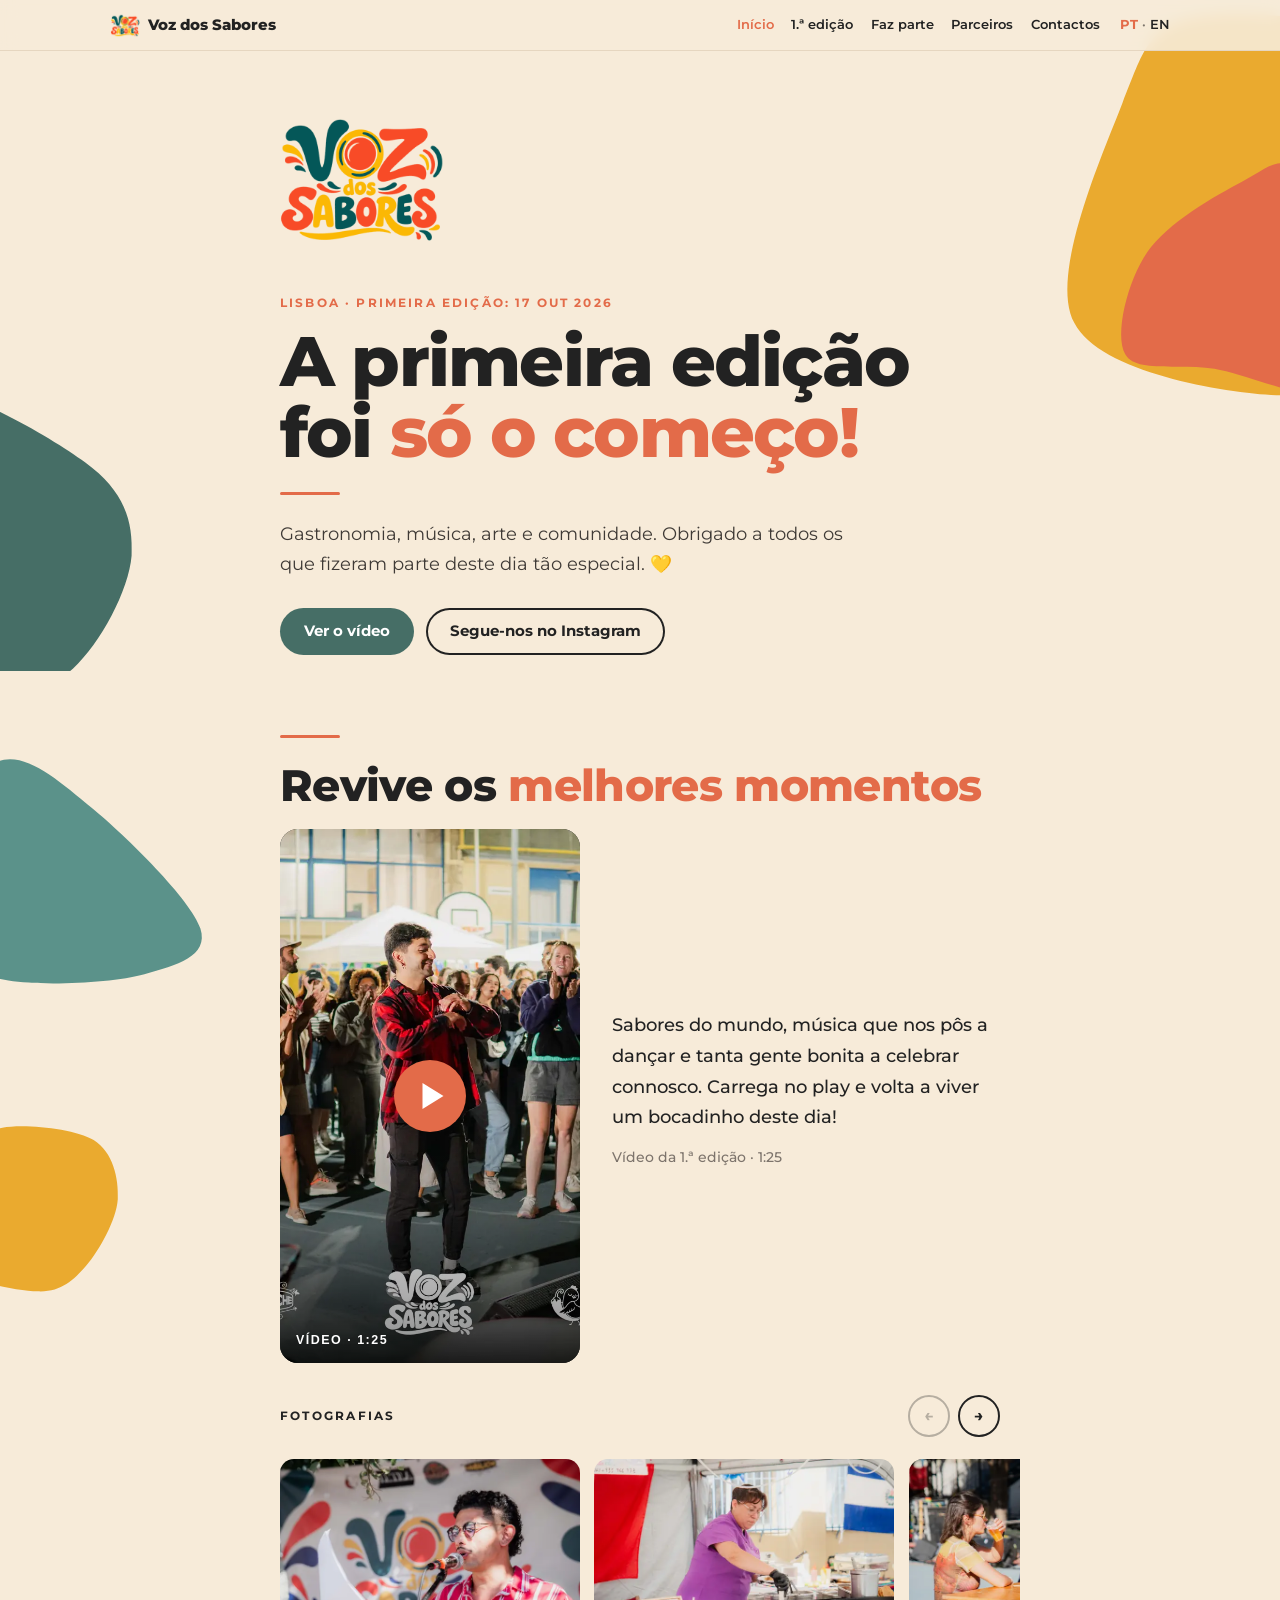
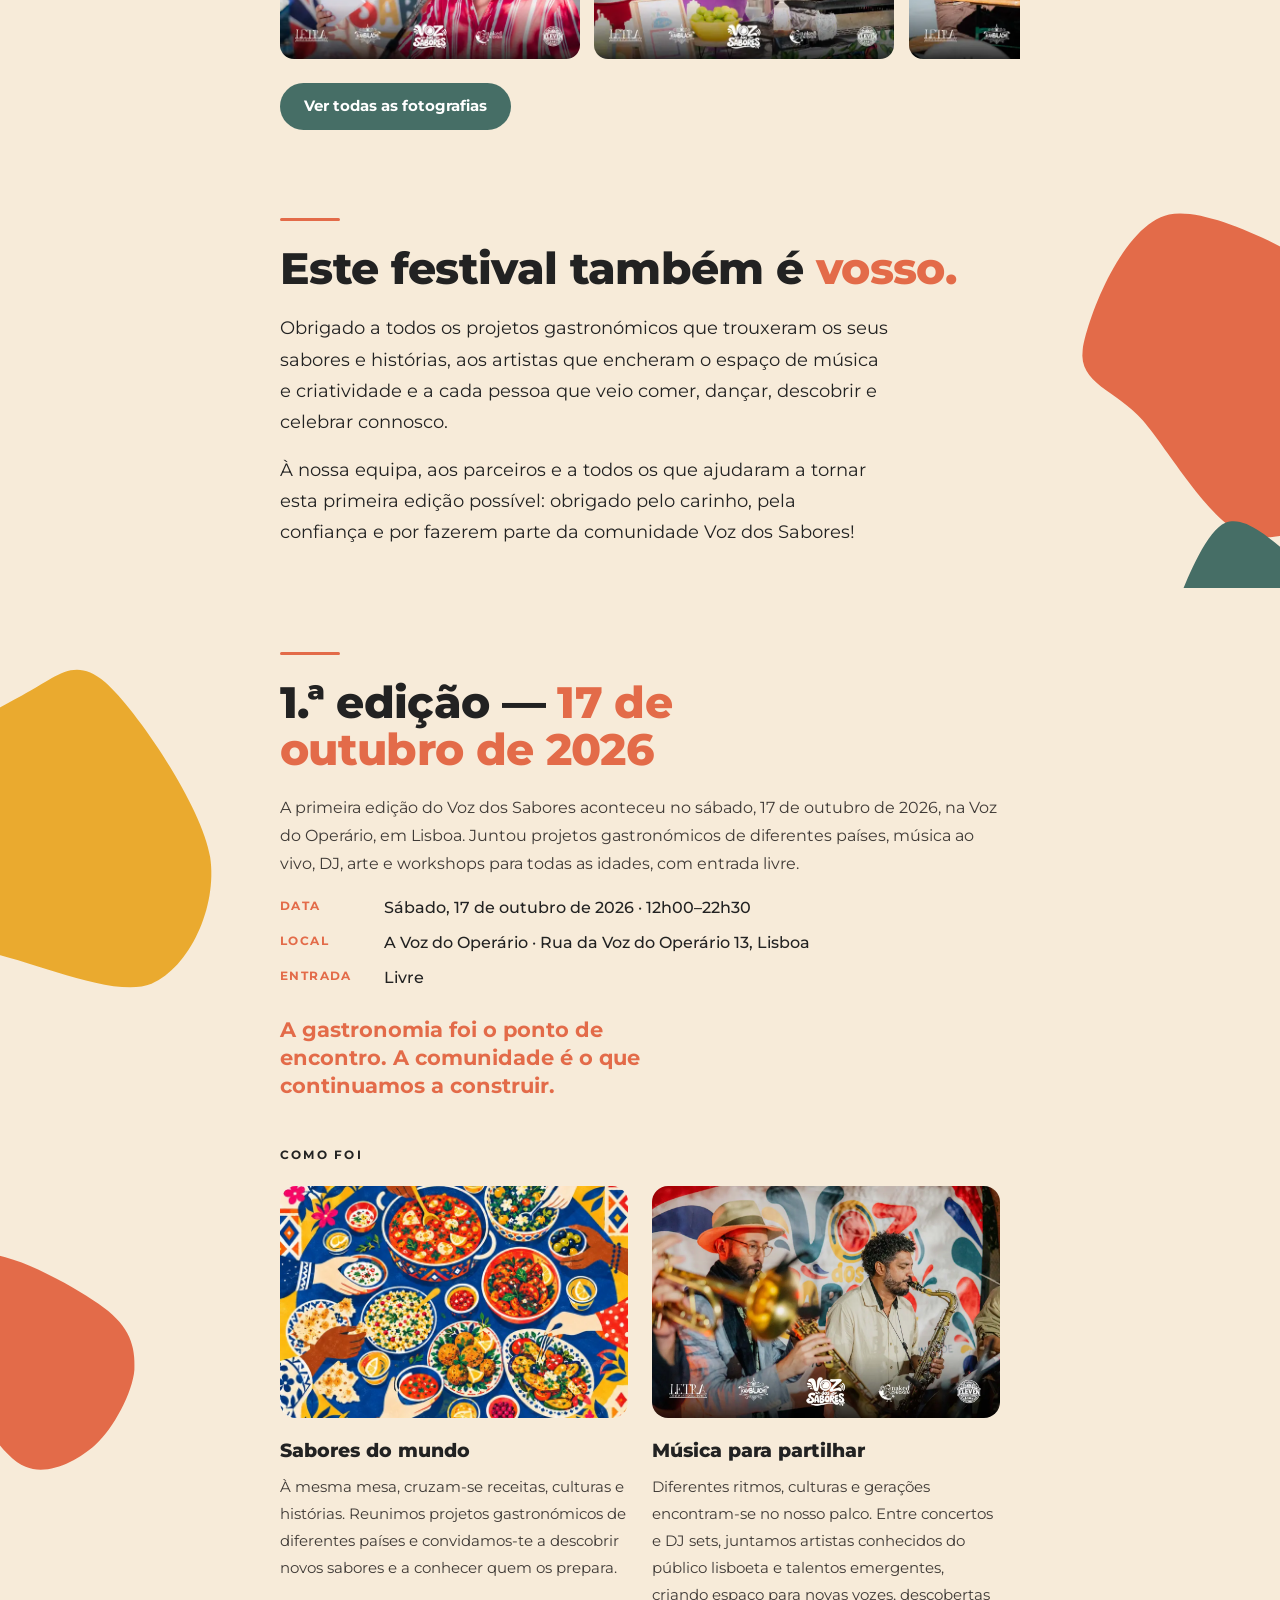
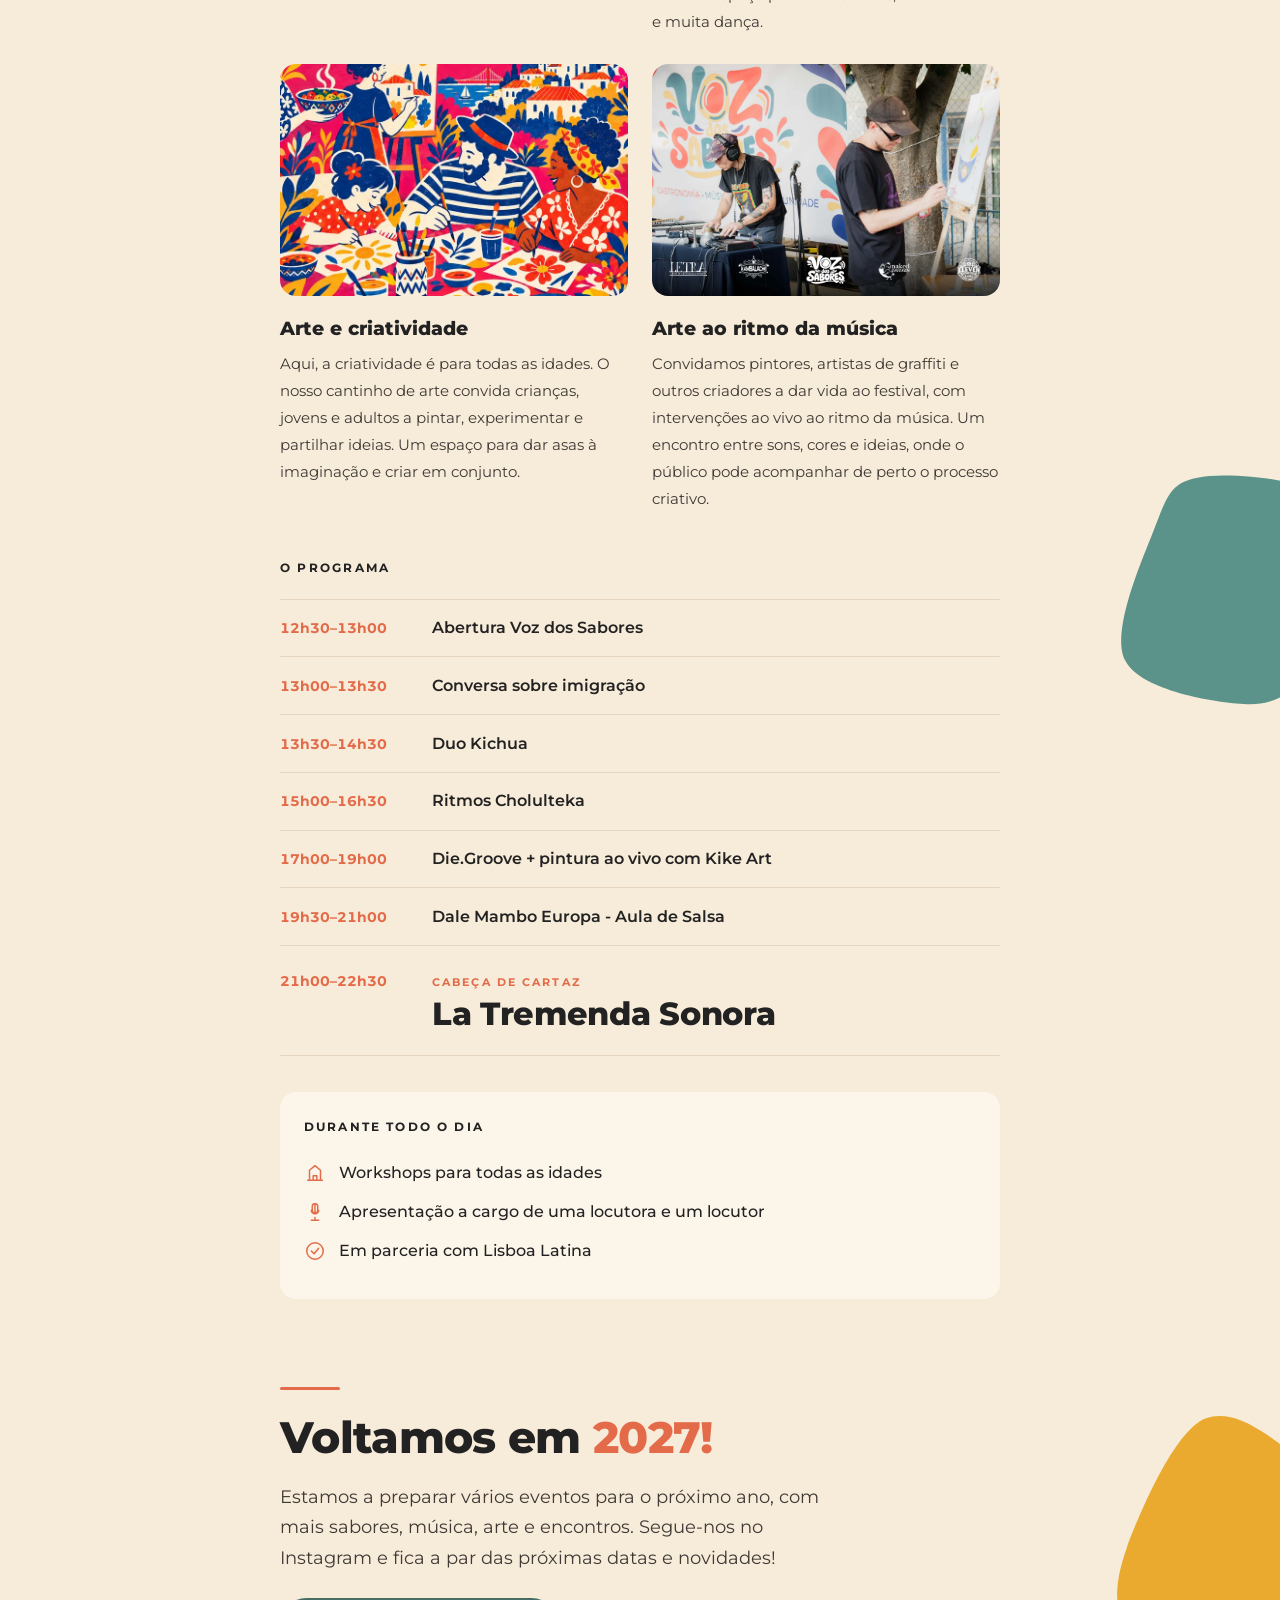
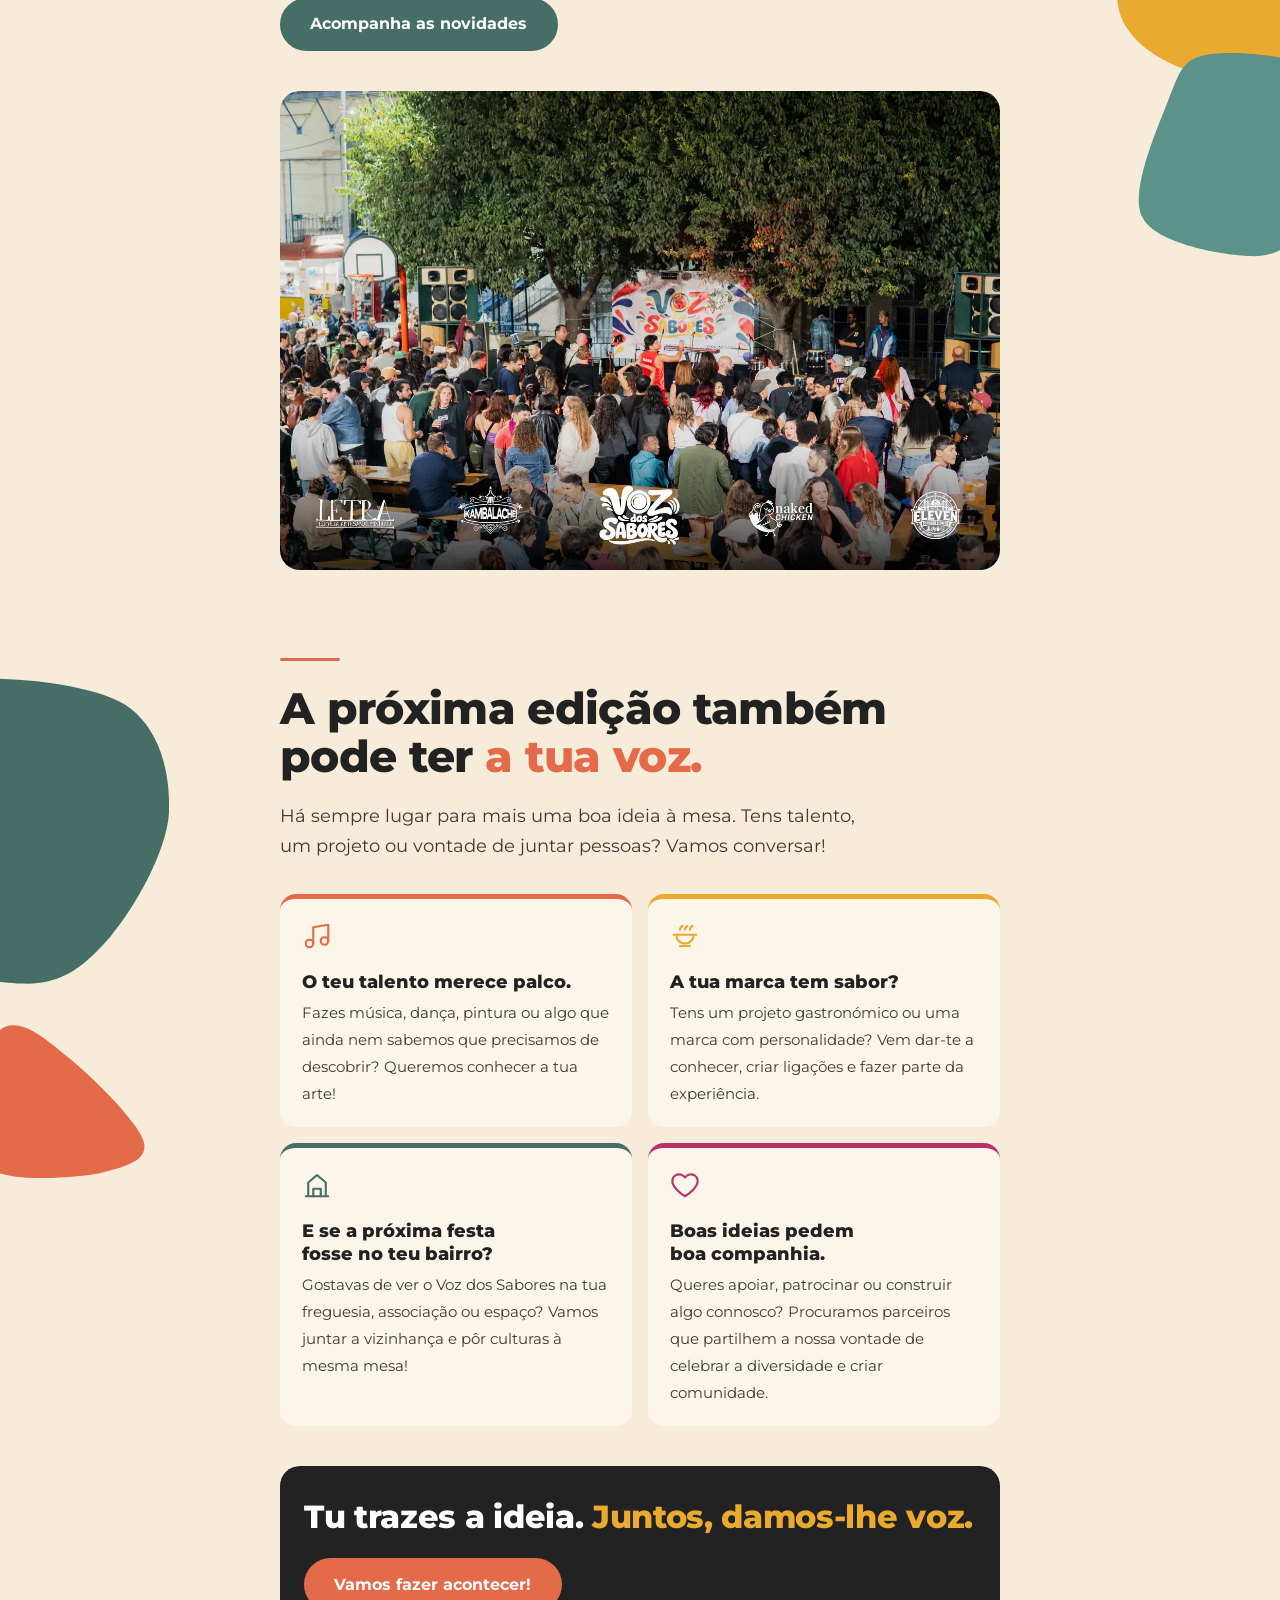
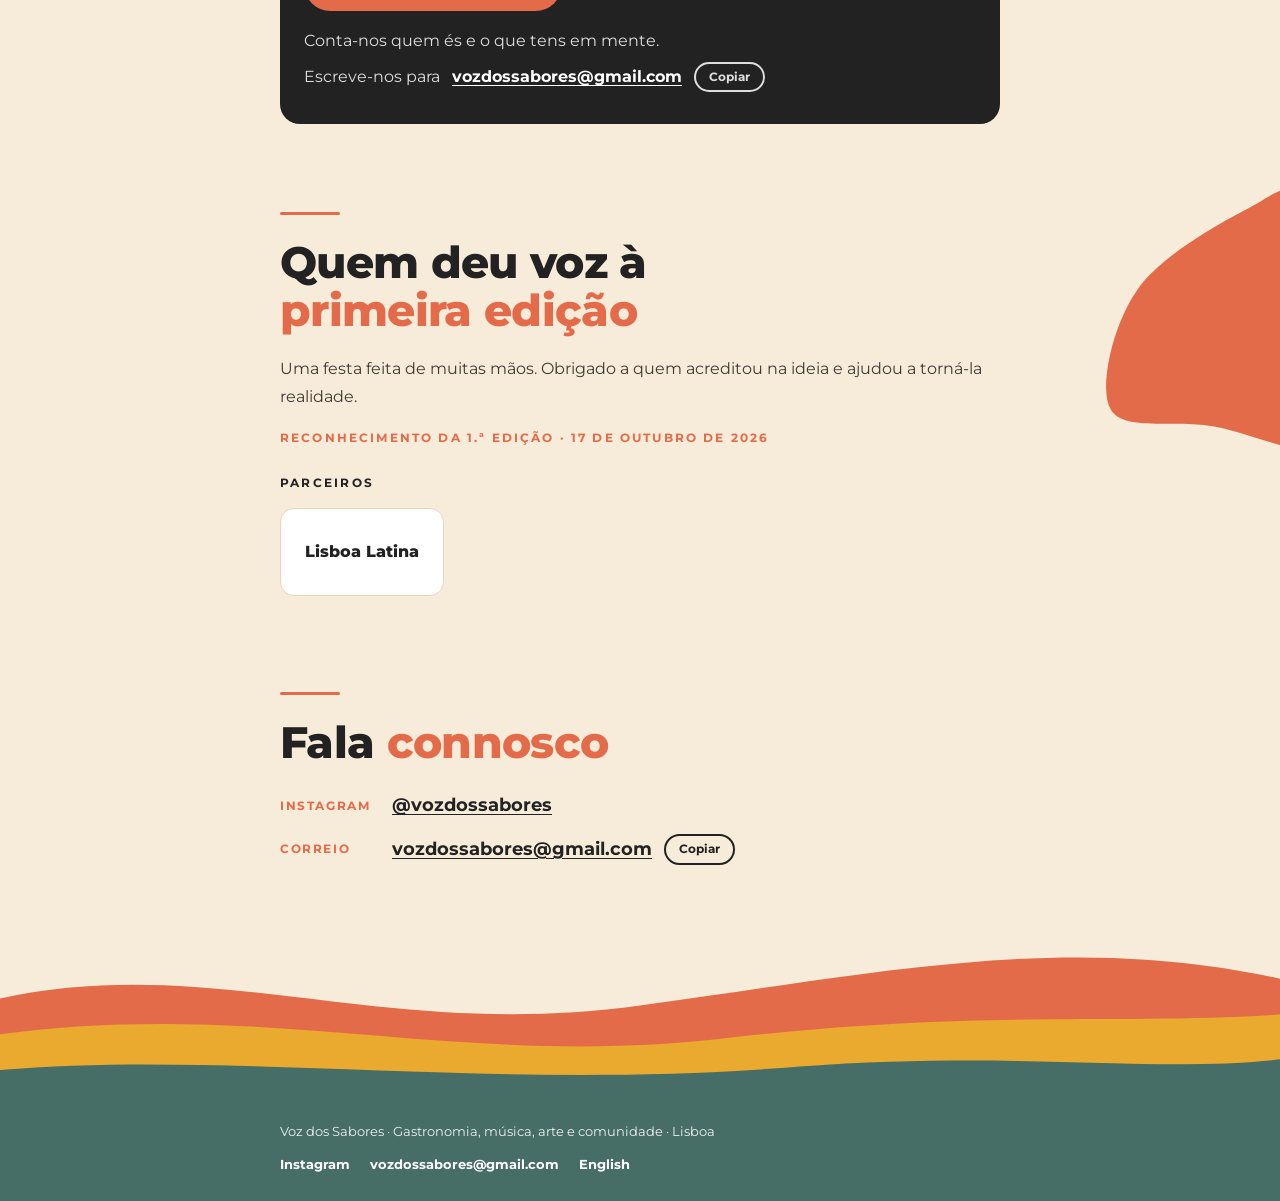
==== commit 88ac1a28: "1.ª edição: novas fotografias e textos dos blocos - música e 'Arte ao ritmo da música' passam a usar" ====
--- a/index.html
+++ b/index.html
@@ -161,22 +161,22 @@
       <article class="reveal">
         <img src="img/ilustracoes/sabores.webp" width="720" height="480" loading="lazy" decoding="async" alt="Ilustração: mesa com pratos de várias cozinhas do mundo.">
         <h4>Sabores do mundo</h4>
-        <p>Projetos gastronómicos de diferentes países trouxeram as suas receitas, histórias e formas de receber à mesa.</p>
+        <p>À mesma mesa, cruzam-se receitas, culturas e histórias. Reunimos projetos gastronómicos de diferentes países e convidamos-te a descobrir novos sabores e a conhecer quem os prepara.</p>
       </article>
       <article class="reveal">
-        <img src="img/ilustracoes/musica.webp" width="720" height="480" loading="lazy" decoding="async" alt="Ilustração: músicos, DJ e pessoas a dançar.">
+        <img src="img/fotos/secoes/MGP05573.webp" width="1200" height="800" loading="lazy" decoding="async" alt="Músicos a tocar trompete e saxofone em frente ao painel do festival.">
         <h4>Música para partilhar</h4>
-        <p>Música ao vivo e DJ acompanharam o festival ao longo do dia.</p>
+        <p>Diferentes ritmos, culturas e gerações encontram-se no nosso palco. Entre concertos e DJ sets, juntamos artistas conhecidos do público lisboeta e talentos emergentes, criando espaço para novas vozes, descobertas e muita dança.</p>
       </article>
       <article class="reveal">
         <img src="img/ilustracoes/arte.webp" width="720" height="480" loading="lazy" decoding="async" alt="Ilustração: pessoas a pintar e a criar juntas.">
         <h4>Arte e criatividade</h4>
-        <p>Pintura ao vivo e um espaço artístico convidaram jovens e adultos a experimentar e criar.</p>
+        <p>Aqui, a criatividade é para todas as idades. O nosso cantinho de arte convida crianças, jovens e adultos a pintar, experimentar e partilhar ideias. Um espaço para dar asas à imaginação e criar em conjunto.</p>
       </article>
       <article class="reveal">
-        <img src="img/ilustracoes/criancas.webp" width="720" height="374" loading="lazy" decoding="async" alt="Ilustração: duas crianças a descobrir música e pintura à volta de uma taça.">
-        <h4>Para todas as idades</h4>
-        <p>Workshops para todas as idades fizeram parte do programa, ao lado da música e da gastronomia.</p>
+        <img src="img/fotos/full/MGP05271.webp" width="1800" height="1200" loading="lazy" decoding="async" alt="Música eletrónica e pintura ao vivo junto ao painel do festival.">
+        <h4>Arte ao ritmo da música</h4>
+        <p>Convidamos pintores, artistas de graffiti e outros criadores a dar vida ao festival, com intervenções ao vivo ao ritmo da música. Um encontro entre sons, cores e ideias, onde o público pode acompanhar de perto o processo criativo.</p>
       </article>
     </div>
 
@@ -221,7 +221,7 @@
     <p class="lead">Estamos a preparar vários eventos para o próximo ano, com mais sabores, música, arte e encontros. Segue-nos no Instagram e fica a par das próximas datas e novidades!</p>
     <a class="btn btn-lg" href="https://www.instagram.com/vozdossabores/" target="_blank" rel="noopener" data-goatcounter-click="instagram-2027">Acompanha as novidades</a>
     <div class="next-art reveal">
-      <img src="img/ilustracoes/mesa-lisboa.webp" width="1400" height="700" loading="lazy" decoding="async" alt="Ilustração: pessoas de várias culturas à volta de uma mesa cheia de pratos, com os telhados de Lisboa e o rio ao fundo.">
+      <img src="img/fotos/secoes/MGP05516.webp" width="1400" height="933" loading="lazy" decoding="async" alt="Público reunido em frente ao palco e ao painel do Voz dos Sabores, à noite.">
     </div>
   </section>
 
